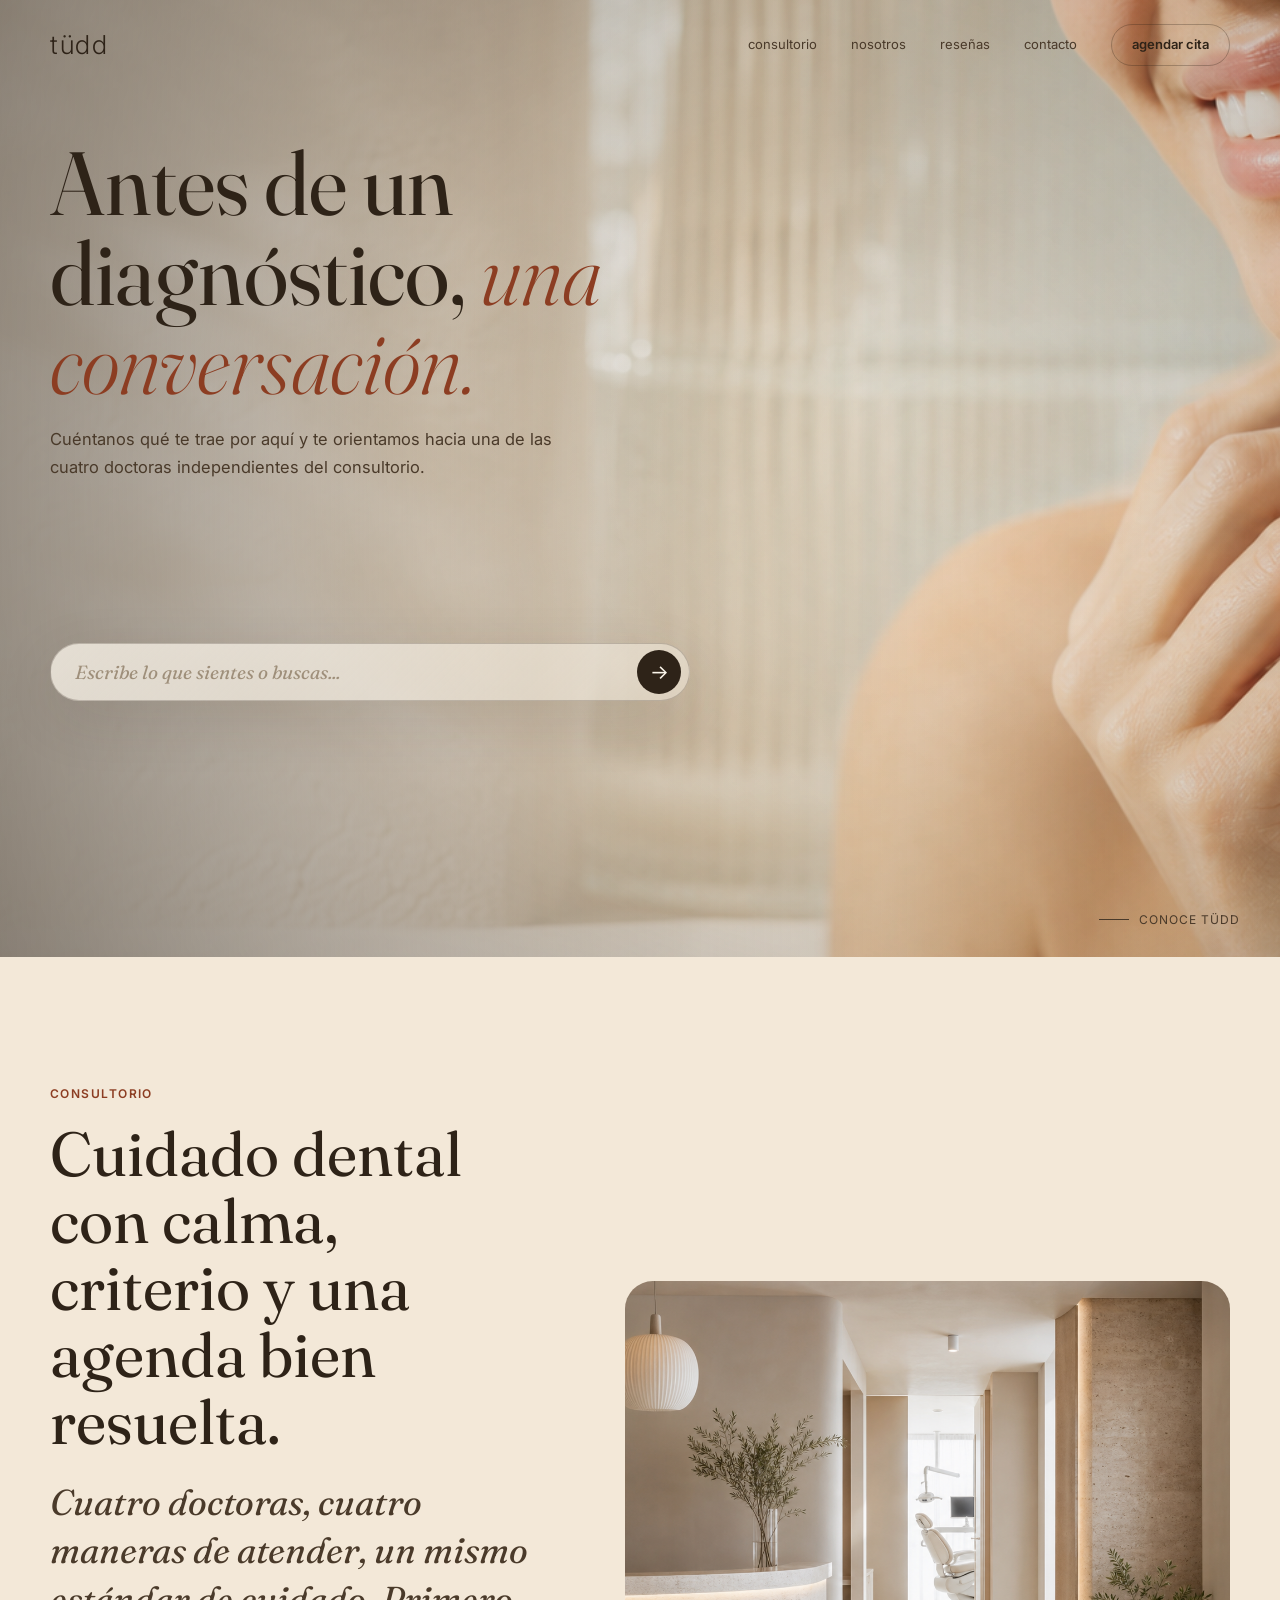
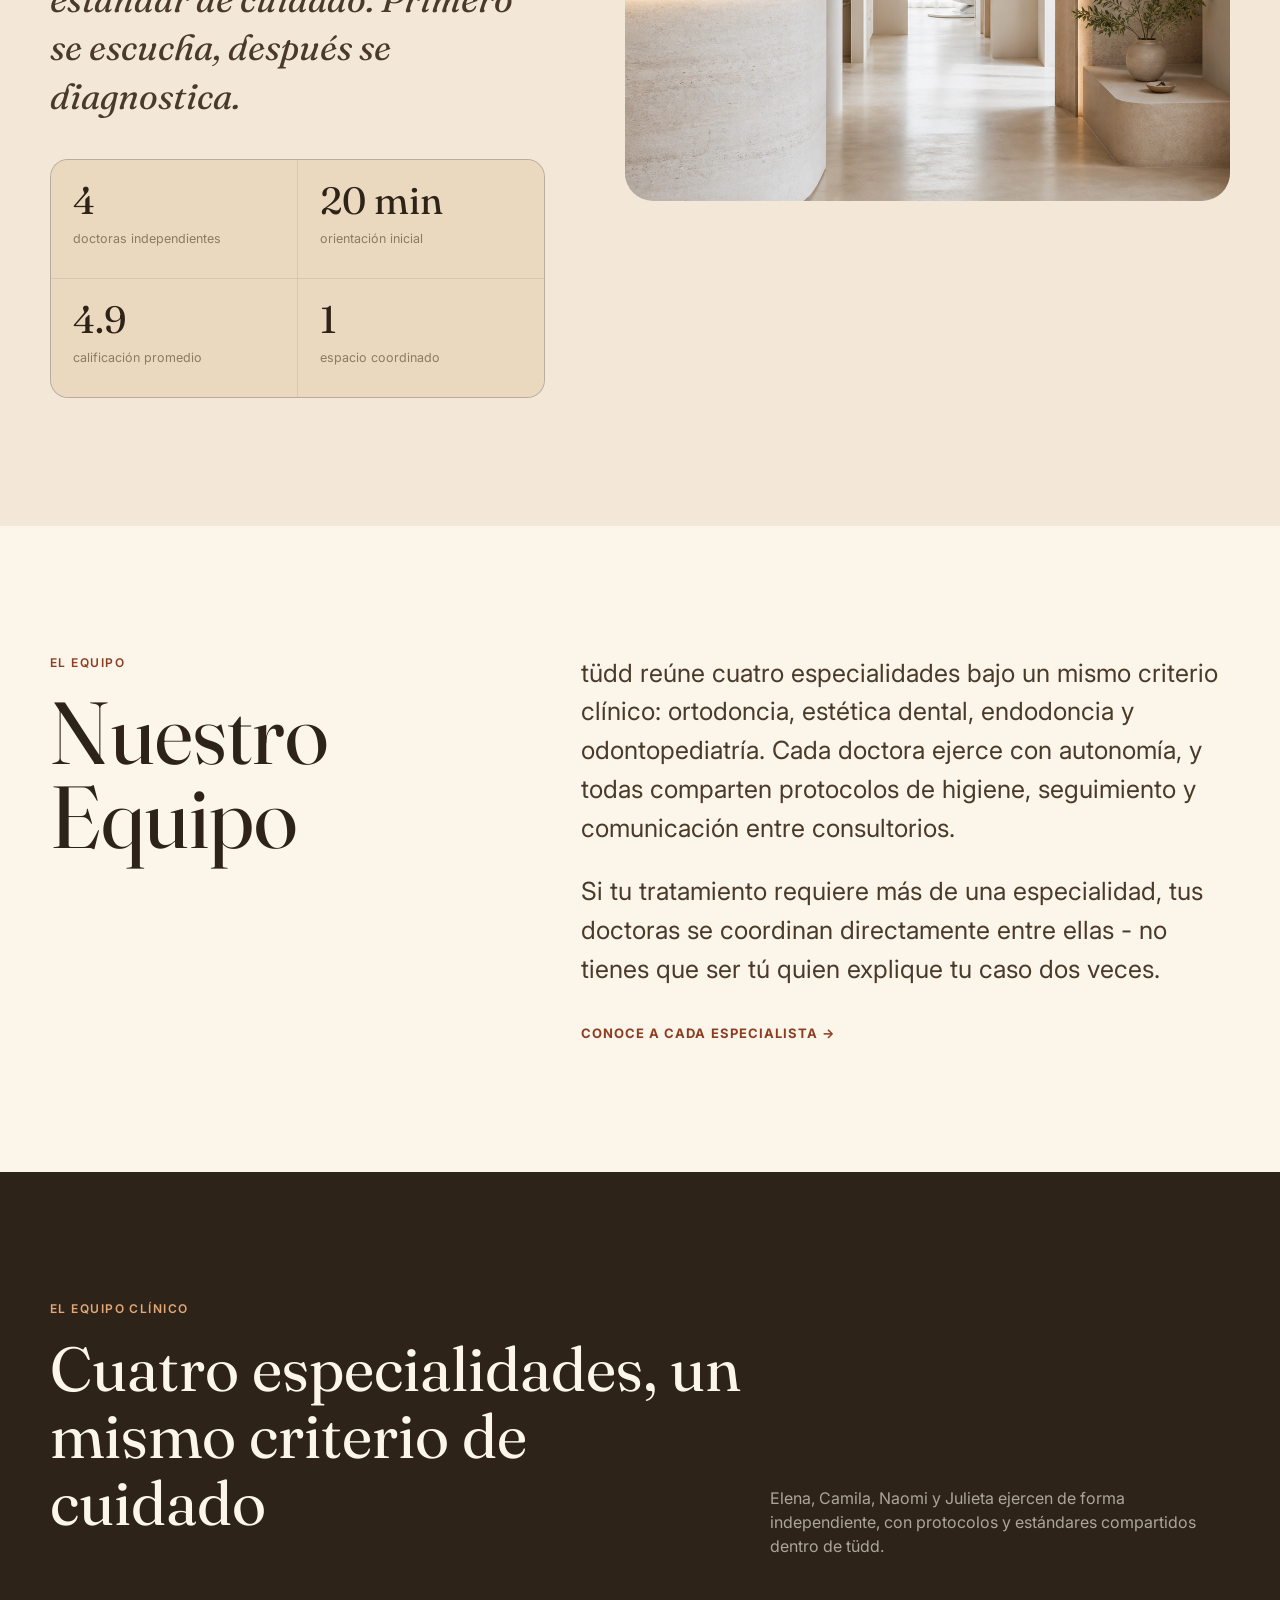
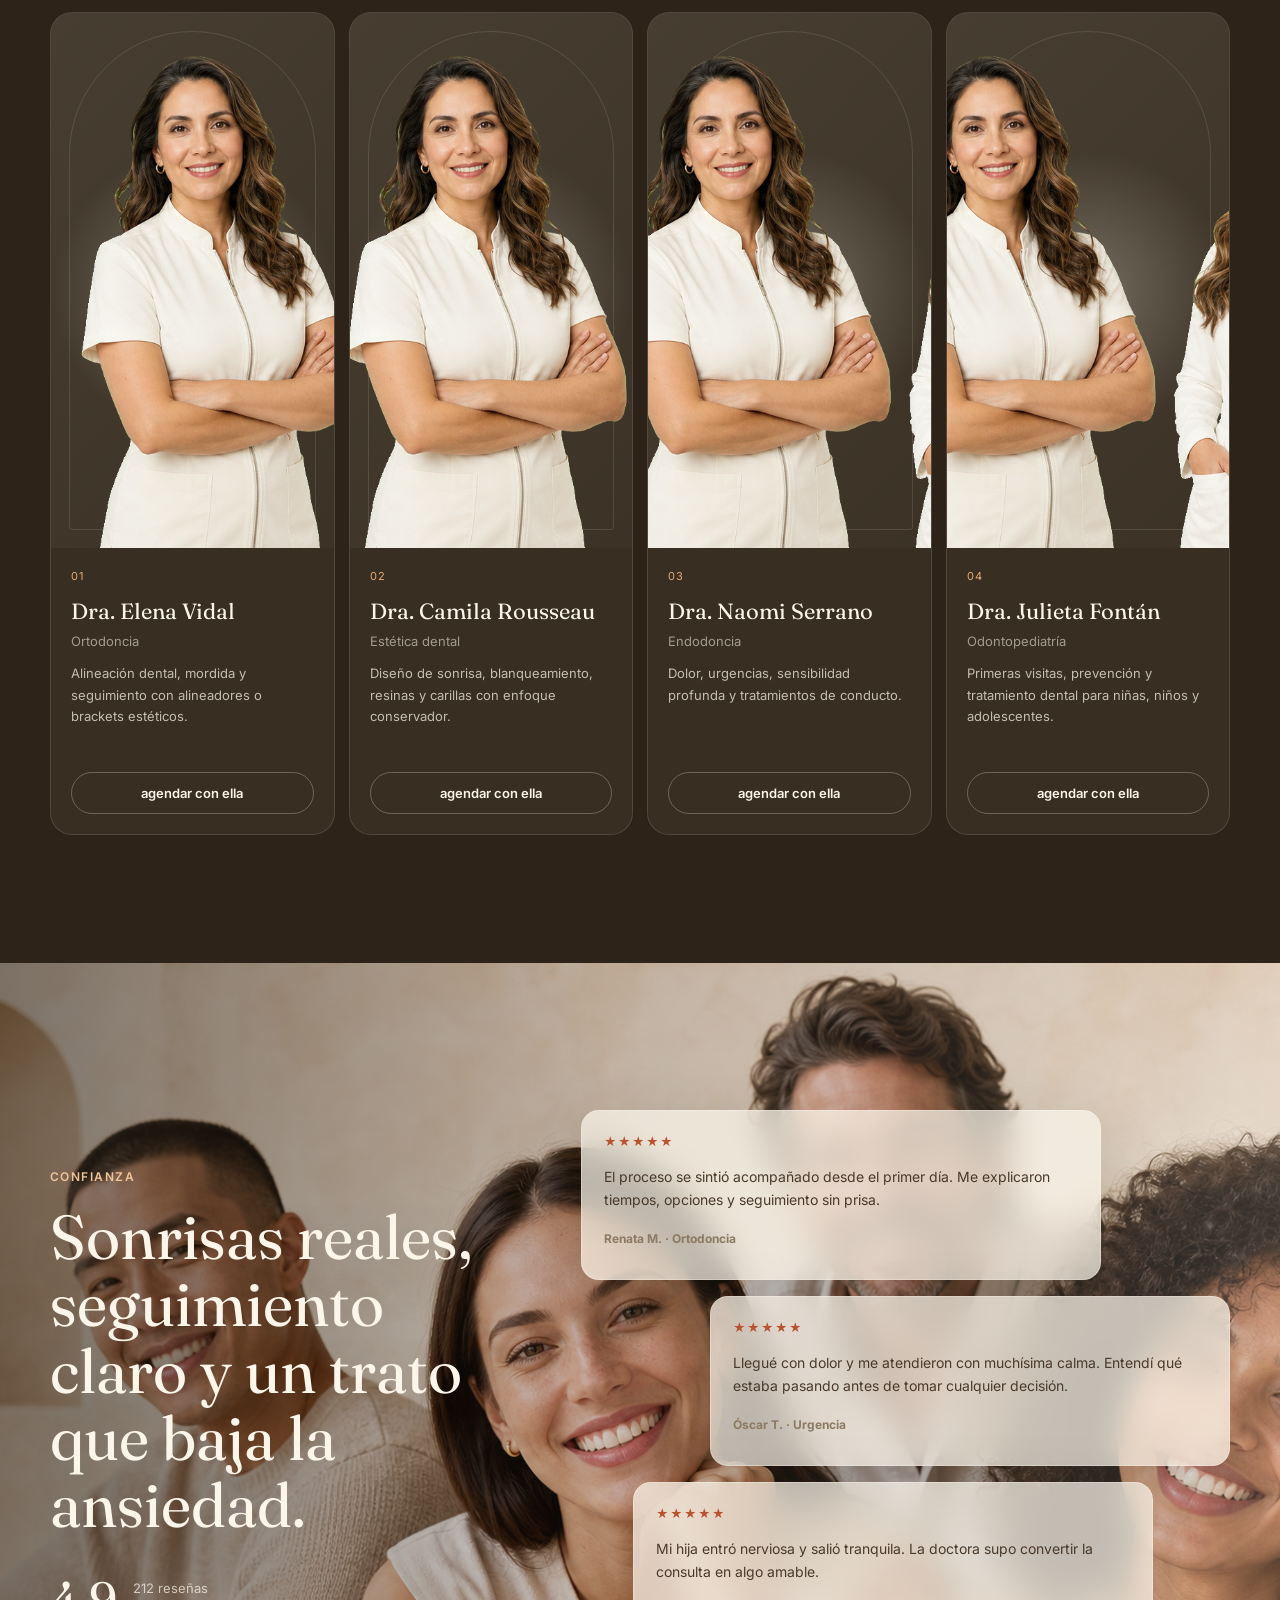
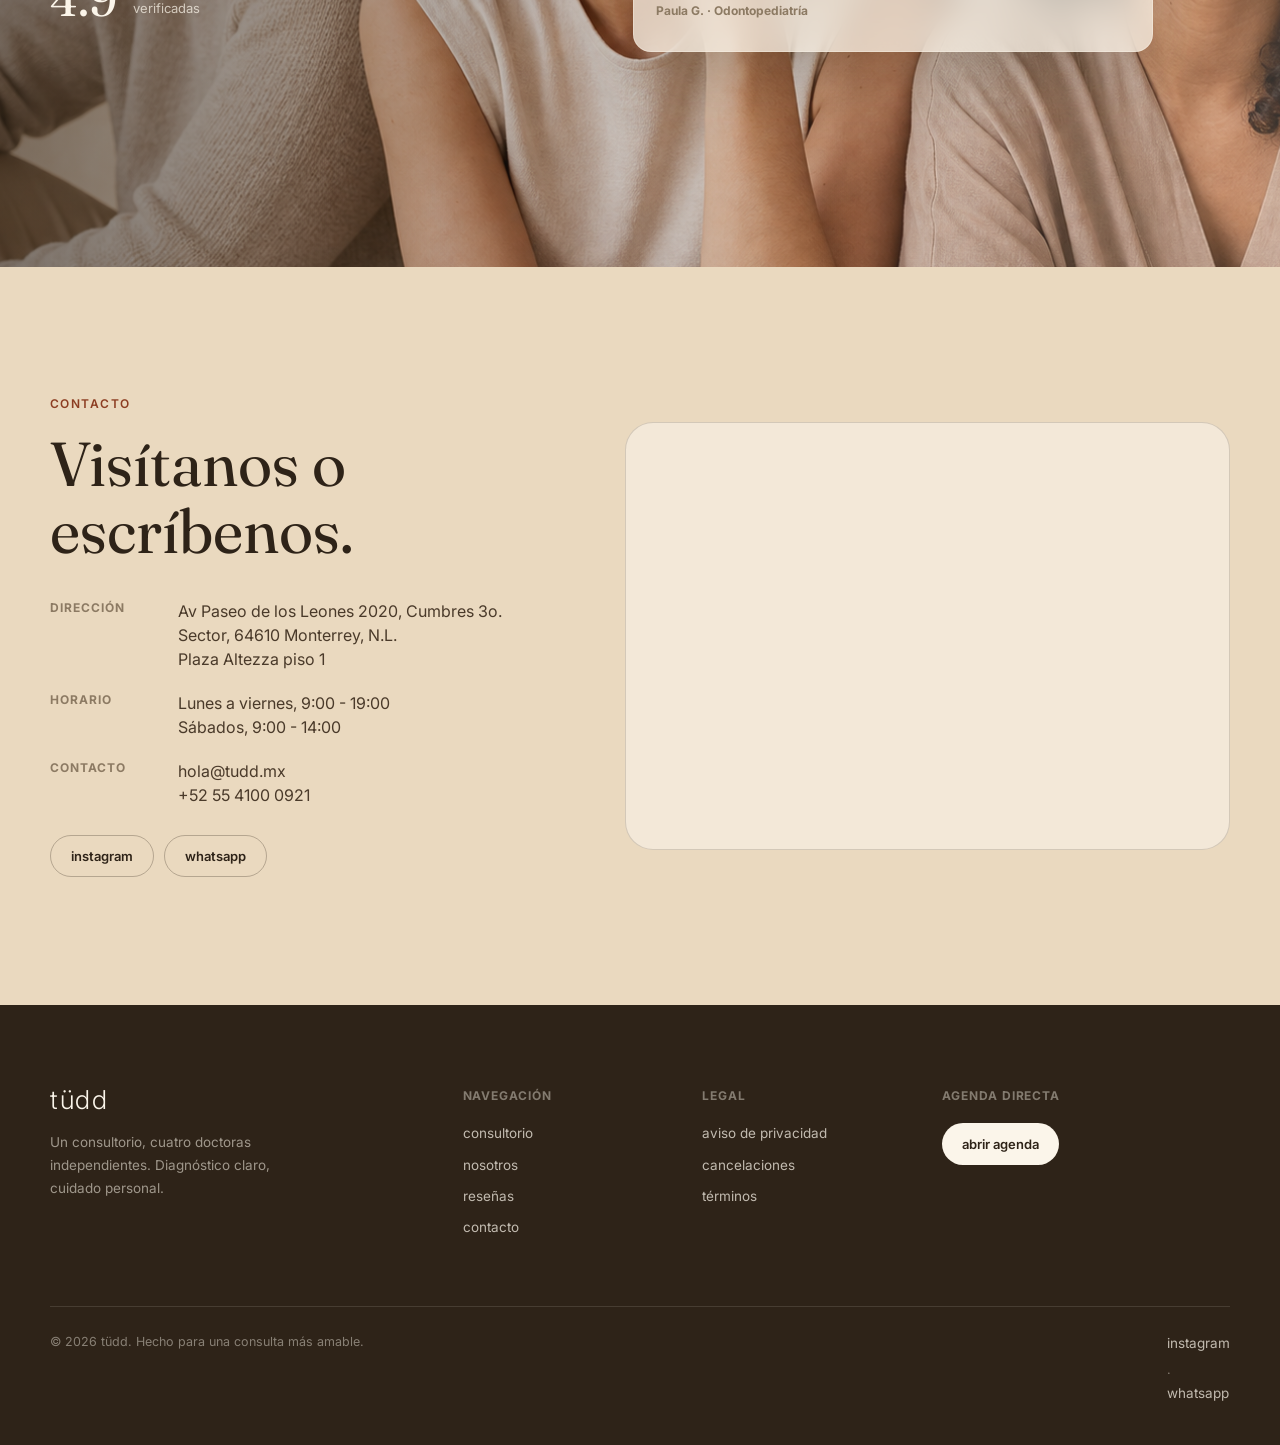
==== public/index.html @ cc46cb90 "Ajusta hero equipo confianza y contacto" ====
<!doctype html>
<html lang="es">
  <head>
    <meta charset="utf-8" />
    <meta name="viewport" content="width=device-width, initial-scale=1" />
    <title>tüdd | Consultorio dental boutique</title>
    <meta
      name="description"
      content="Consultorio dental boutique con asistente de triaje, cuatro doctoras independientes y agenda de citas."
    />
    <link rel="preconnect" href="https://fonts.googleapis.com" />
    <link rel="preconnect" href="https://fonts.gstatic.com" crossorigin />
    <link
      href="https://fonts.googleapis.com/css2?family=Fraunces:ital,opsz,wght@0,9..144,300;0,9..144,400;0,9..144,500;1,9..144,400&family=Inter:wght@300;400;500;600;700&display=swap"
      rel="stylesheet"
    />
    <link rel="stylesheet" href="styles.css" />
  </head>
  <body>
    <header class="site-header" id="siteHeader">
      <div class="wrap nav-wrap">
        <a class="logo" href="#inicio" aria-label="tüdd inicio">tüdd</a>
        <nav class="main-nav" id="mainNav" aria-label="Navegacion principal">
          <a href="#consultorio">consultorio</a>
          <a href="#nosotros">nosotros</a>
          <a href="#confianza">reseñas</a>
          <a href="#contacto">contacto</a>
          <button class="btn btn-outline" type="button" data-open-booking="elena">agendar cita</button>
        </nav>
        <button class="menu-toggle" id="menuToggle" type="button" aria-label="Abrir menu">
          <span></span>
          <span></span>
        </button>
      </div>
    </header>

    <main>
      <section class="hero" id="inicio">
        <div class="hero-photo" aria-hidden="true"></div>
        <div class="hero-scrim"></div>
        <div class="hero-grain"></div>

        <div class="wrap hero-inner" id="heroInner">
          <h1>Antes de un diagnóstico, <em>una conversación.</em></h1>
          <p class="hero-lede">
            Cuéntanos qué te trae por aquí y te orientamos hacia una de las cuatro doctoras
            independientes del consultorio.
          </p>

          <section class="assistant-embed" id="asistente" aria-label="Asistente de triaje">
            <div class="ask-line">
              <input id="assistantInput" type="text" placeholder="Escribe lo que sientes o buscas..." />
              <button class="send-btn" id="sendBtn" type="button" aria-label="Enviar">
                <span>→</span>
              </button>
            </div>
            <div class="assistant-response" id="assistantResponse" aria-live="polite"></div>
          </section>
        </div>

        <div class="scroll-cue"><span></span>conoce tüdd</div>
      </section>

      <section class="about" id="consultorio">
        <div class="wrap about-grid">
          <div class="about-copy reveal">
            <span class="eyebrow">consultorio</span>
            <h2>Cuidado dental con calma, criterio y una agenda bien resuelta.</h2>
            <p class="quote">
              Cuatro doctoras, cuatro maneras de atender, un mismo estándar de cuidado.
              Primero se escucha, después se diagnostica.
            </p>
            <div class="stat-grid">
              <div><strong>4</strong><span>doctoras independientes</span></div>
              <div><strong>20 min</strong><span>orientación inicial</span></div>
              <div><strong>4.9</strong><span>calificación promedio</span></div>
              <div><strong>1</strong><span>espacio coordinado</span></div>
            </div>
          </div>
          <div class="about-media reveal">
            <img src="assets/tudd-clinic.png" alt="Recepcion minimal del consultorio dental tüdd" />
          </div>
        </div>
      </section>

      <section class="team-intro" id="nosotros">
        <div class="wrap team-intro-grid">
          <div>
            <span class="eyebrow">el equipo</span>
            <h2>Nuestro Equipo</h2>
          </div>
          <div>
            <p>
              tüdd reúne cuatro especialidades bajo un mismo criterio clínico: ortodoncia,
              estética dental, endodoncia y odontopediatría. Cada doctora ejerce con
              autonomía, y todas comparten protocolos de higiene, seguimiento y comunicación
              entre consultorios.
            </p>
            <p>
              Si tu tratamiento requiere más de una especialidad, tus doctoras se coordinan
              directamente entre ellas - no tienes que ser tú quien explique tu caso dos veces.
            </p>
            <a href="#doctoras">conoce a cada especialista →</a>
          </div>
        </div>
      </section>

      <section class="doctors" id="doctoras">
        <div class="wrap doctors-head">
          <div>
            <span class="eyebrow">el equipo clínico</span>
            <h2>Cuatro especialidades, un mismo criterio de cuidado</h2>
          </div>
          <p>
            Elena, Camila, Naomi y Julieta ejercen de forma independiente, con protocolos y
            estándares compartidos dentro de tüdd.
          </p>
        </div>
        <div class="wrap">
          <div class="doctor-panel" id="doctorTrack" aria-label="Doctoras de tüdd"></div>
        </div>
      </section>

      <section class="trust" id="confianza">
        <div class="trust-bg" aria-hidden="true"></div>
        <div class="wrap trust-grid">
          <div class="trust-copy reveal">
            <span class="eyebrow">confianza</span>
            <h2>Sonrisas reales, seguimiento claro y un trato que baja la ansiedad.</h2>
            <div class="rating">
              <strong>4.9</strong>
              <span>212 reseñas verificadas</span>
            </div>
          </div>
          <div class="review-stack" id="reviewGrid" data-parallax-reviews></div>
        </div>
      </section>

      <section class="contact" id="contacto">
        <div class="wrap contact-grid">
          <div>
            <span class="eyebrow">contacto</span>
            <h2>Visítanos o escríbenos.</h2>
            <div class="contact-list">
              <div><span>dirección</span><p>Av Paseo de los Leones 2020, Cumbres 3o. Sector, 64610 Monterrey, N.L.<br />Plaza Altezza piso 1</p></div>
              <div><span>horario</span><p>Lunes a viernes, 9:00 - 19:00<br />Sábados, 9:00 - 14:00</p></div>
              <div><span>contacto</span><p>hola@tudd.mx<br />+52 55 4100 0921</p></div>
            </div>
            <div class="social-actions">
              <a class="btn btn-outline" href="https://www.instagram.com/tudd.mx" target="_blank" rel="noreferrer">instagram</a>
              <a class="btn btn-outline" href="https://wa.me/525541000921" target="_blank" rel="noreferrer">whatsapp</a>
            </div>
          </div>
          <div class="map-card">
            <iframe
              title="Mapa de tüdd en Plaza Altezza"
              src="https://www.google.com/maps?q=Av%20Paseo%20de%20los%20Leones%202020%2C%20Cumbres%203o.%20Sector%2C%2064610%20Monterrey%2C%20N.L.%20Plaza%20Altezza%20piso%201&output=embed"
              loading="lazy"
              referrerpolicy="no-referrer-when-downgrade"
            ></iframe>
          </div>
        </div>
      </section>
    </main>

    <footer class="footer">
      <div class="wrap footer-grid">
        <div>
          <a class="logo" href="#inicio">tüdd</a>
          <p>Un consultorio, cuatro doctoras independientes. Diagnóstico claro, cuidado personal.</p>
        </div>
        <div>
          <h3>navegación</h3>
          <a href="#consultorio">consultorio</a>
          <a href="#nosotros">nosotros</a>
          <a href="#confianza">reseñas</a>
          <a href="#contacto">contacto</a>
        </div>
        <div>
          <h3>legal</h3>
          <a href="#contacto">aviso de privacidad</a>
          <a href="#contacto">cancelaciones</a>
          <a href="#contacto">términos</a>
        </div>
        <div>
          <h3>agenda directa</h3>
          <button class="btn btn-light" type="button" data-open-booking="elena">abrir agenda</button>
        </div>
      </div>
      <div class="wrap footer-bottom">
        <span>© 2026 tüdd. Hecho para una consulta más amable.</span>
        <span><a href="https://www.instagram.com/tudd.mx" target="_blank" rel="noreferrer">instagram</a> · <a href="https://wa.me/525541000921" target="_blank" rel="noreferrer">whatsapp</a></span>
      </div>
    </footer>

    <div class="modal-overlay" id="modalOverlay" aria-hidden="true">
      <div class="modal-box" role="dialog" aria-modal="true" aria-labelledby="modalTitle">
        <button class="modal-close" id="modalClose" type="button" aria-label="Cerrar">×</button>
        <div id="modalContent"></div>
      </div>
    </div>

    <script src="script.js"></script>
  </body>
</html>
---- public/styles.css ----
:root {
  --sand: #f3e8d8;
  --sand-2: #ead9bf;
  --cream: #fbf5ea;
  --ink: #2e2318;
  --ink-soft: #4a3a2a;
  --taupe: #8c7a63;
  --terra: #b8532f;
  --terra-deep: #8c3d22;
  --line: rgba(46, 35, 24, 0.16);
  --line-strong: rgba(46, 35, 24, 0.28);
  --font-display: "Fraunces", Georgia, serif;
  --font-body: "Inter", Arial, sans-serif;
  --ease: cubic-bezier(0.22, 1, 0.36, 1);
}

* {
  box-sizing: border-box;
}

html {
  scroll-behavior: smooth;
}

body {
  margin: 0;
  overflow-x: hidden;
  background: var(--sand);
  color: var(--ink);
  font-family: var(--font-body);
  line-height: 1.5;
  -webkit-font-smoothing: antialiased;
}

a {
  color: inherit;
  text-decoration: none;
}

button,
input {
  font: inherit;
}

button {
  border: 0;
  background: none;
  cursor: pointer;
}

img {
  display: block;
  width: 100%;
}

.wrap {
  width: min(1180px, calc(100% - 48px));
  margin: 0 auto;
}

.site-header {
  position: fixed;
  inset: 0 0 auto;
  z-index: 30;
  padding: 24px 0;
  border-bottom: 1px solid transparent;
  transition: background 0.35s var(--ease), padding 0.35s var(--ease), border-color 0.35s var(--ease);
}

.site-header.scrolled {
  padding: 14px 0;
  border-color: var(--line);
  background: rgba(243, 232, 216, 0.88);
  backdrop-filter: blur(16px);
}

.nav-wrap {
  display: flex;
  align-items: center;
  justify-content: space-between;
  gap: 28px;
}

.logo {
  font-size: 26px;
  font-weight: 300;
  letter-spacing: 0.06em;
  line-height: 1;
}

.main-nav {
  display: flex;
  align-items: center;
  gap: 34px;
  color: var(--ink-soft);
  font-size: 13px;
}

.main-nav a:hover {
  color: var(--terra-deep);
}

.btn {
  display: inline-flex;
  min-height: 42px;
  align-items: center;
  justify-content: center;
  border-radius: 999px;
  padding: 0 20px;
  font-size: 13px;
  font-weight: 600;
  transition: transform 0.25s var(--ease), border-color 0.25s ease, color 0.25s ease, background 0.25s ease;
}

.btn:hover {
  transform: translateY(-1px);
}

.btn-outline {
  border: 1px solid var(--line-strong);
  color: var(--ink);
}

.btn-outline:hover {
  border-color: var(--terra);
  color: var(--terra-deep);
}

.btn-light {
  background: var(--cream);
  color: var(--ink);
}

.menu-toggle {
  position: relative;
  display: none;
  width: 34px;
  height: 34px;
}

.menu-toggle span {
  position: absolute;
  left: 5px;
  right: 5px;
  height: 1px;
  background: var(--ink);
  transition: transform 0.25s var(--ease);
}

.menu-toggle span:first-child {
  top: 12px;
}

.menu-toggle span:last-child {
  top: 20px;
}

.menu-toggle.open span:first-child {
  transform: translateY(4px) rotate(45deg);
}

.menu-toggle.open span:last-child {
  transform: translateY(-4px) rotate(-45deg);
}

.hero {
  position: relative;
  min-height: 100svh;
  display: flex;
  align-items: center;
  overflow: hidden;
  background: var(--cream);
}

.hero-photo {
  position: absolute;
  inset: -8vh 0;
  background-image: url("assets/tudd-hero.png");
  background-position: center;
  background-size: cover;
  background-attachment: fixed;
  will-change: transform;
}

.hero-scrim {
  position: absolute;
  inset: 0;
  background:
    radial-gradient(circle at 74% 48%, rgba(251, 245, 234, 0.06), rgba(46, 35, 24, 0.16) 48%, rgba(46, 35, 24, 0.56) 100%),
    linear-gradient(90deg, rgba(251, 245, 234, 0.82), rgba(251, 245, 234, 0.34) 46%, rgba(251, 245, 234, 0.04));
}

.hero-grain {
  position: absolute;
  inset: 0;
  opacity: 0.16;
  mix-blend-mode: multiply;
  pointer-events: none;
  background-image: radial-gradient(rgba(46, 35, 24, 0.18) 0.7px, transparent 0.7px);
  background-size: 12px 12px;
}

.hero-inner {
  position: relative;
  z-index: 2;
  padding: 138px 0 92px;
  will-change: transform, opacity;
}

h1,
h2,
h3,
p {
  margin-top: 0;
}

h1 {
  max-width: 760px;
  margin-bottom: 18px;
  color: var(--ink);
  font-family: var(--font-display);
  font-size: clamp(44px, 7vw, 92px);
  font-weight: 400;
  line-height: 1;
}

h1 em {
  color: var(--terra-deep);
  font-style: italic;
  font-weight: 300;
}

.hero-lede {
  max-width: 540px;
  color: var(--ink-soft);
  font-size: 16.5px;
  line-height: 1.7;
}

.eyebrow {
  display: block;
  margin-bottom: 18px;
  color: var(--terra-deep);
  font-size: 12px;
  font-weight: 600;
  letter-spacing: 0.12em;
  text-transform: uppercase;
}

.assistant-embed {
  max-width: 640px;
  margin-top: 34px;
}

.ask-line {
  display: flex;
  min-height: 56px;
  align-items: center;
  gap: 12px;
  border: 1px solid rgba(46, 35, 24, 0.22);
  border-radius: 999px;
  background: linear-gradient(135deg, rgba(251, 245, 234, 0.76), rgba(251, 245, 234, 0.42));
  box-shadow: 0 18px 60px rgba(46, 35, 24, 0.12);
  padding: 6px 8px 6px 22px;
  backdrop-filter: blur(18px);
}

.ask-line input {
  min-width: 0;
  flex: 1;
  border: 0;
  outline: 0;
  background: transparent;
  color: var(--ink);
  font-family: var(--font-display);
  font-size: 19px;
  font-style: italic;
}

.ask-line input::placeholder {
  color: rgba(140, 122, 99, 0.78);
}

.send-btn {
  width: 44px;
  height: 44px;
  flex: 0 0 auto;
  border-radius: 999px;
  background: var(--ink);
  color: var(--cream);
  font-size: 20px;
  line-height: 1;
  transition: transform 0.2s ease, background 0.2s ease;
}

.send-btn:hover {
  background: var(--terra-deep);
  transform: translateX(2px);
}

.assistant-response {
  min-height: 24px;
  margin: 12px 0 0 18px;
  color: var(--terra-deep);
  font-size: 13px;
  font-weight: 650;
}

.assistant-response button {
  margin-left: 6px;
  color: var(--ink);
  font-weight: 750;
  text-decoration: underline;
  text-underline-offset: 3px;
}

.scroll-cue {
  position: absolute;
  right: 40px;
  bottom: 28px;
  z-index: 3;
  display: flex;
  align-items: center;
  gap: 10px;
  color: var(--ink-soft);
  font-size: 12px;
  letter-spacing: 0.08em;
  text-transform: uppercase;
}

.scroll-cue span {
  width: 30px;
  height: 1px;
  background: currentColor;
}

section:not(.hero) {
  padding: clamp(84px, 10vw, 132px) 0;
}

.about-grid,
.team-intro-grid,
.trust-grid,
.contact-grid {
  display: grid;
  align-items: center;
  gap: clamp(34px, 7vw, 80px);
}

.about-grid {
  grid-template-columns: 0.9fr 1.1fr;
}

.about-copy h2,
.team-intro h2,
.doctors h2,
.trust-copy h2,
.contact h2 {
  max-width: 740px;
  margin-bottom: 22px;
  font-family: var(--font-display);
  font-size: clamp(34px, 5vw, 62px);
  font-weight: 400;
  line-height: 1.08;
}

.quote {
  max-width: 600px;
  margin-bottom: 38px;
  color: var(--ink-soft);
  font-family: var(--font-display);
  font-size: clamp(24px, 3vw, 36px);
  font-style: italic;
  line-height: 1.35;
}

.stat-grid {
  display: grid;
  grid-template-columns: repeat(2, 1fr);
  overflow: hidden;
  border: 1px solid var(--line);
  border-radius: 18px;
  background: var(--line);
  gap: 1px;
}

.stat-grid div {
  min-height: 118px;
  background: var(--sand-2);
  padding: 22px;
}

.stat-grid strong {
  display: block;
  color: var(--ink);
  font-family: var(--font-display);
  font-size: 38px;
  font-weight: 400;
  line-height: 1;
}

.stat-grid span {
  display: block;
  margin-top: 10px;
  color: var(--taupe);
  font-size: 12.5px;
}

.about-media img {
  min-height: 520px;
  border-radius: 28px;
  object-fit: cover;
}

.team-intro {
  background: var(--cream);
}

.team-intro-grid {
  grid-template-columns: 0.82fr 1.18fr;
  align-items: start;
}

.team-intro h2 {
  font-size: clamp(44px, 7vw, 88px);
  line-height: 0.96;
}

.team-intro p {
  max-width: 760px;
  color: var(--ink-soft);
  font-size: clamp(18px, 2vw, 25px);
  line-height: 1.55;
}

.team-intro a {
  display: inline-flex;
  margin-top: 10px;
  color: var(--terra-deep);
  font-size: 13px;
  font-weight: 700;
  letter-spacing: 0.08em;
  text-transform: uppercase;
}

.doctors {
  overflow: hidden;
  background: var(--ink);
  color: var(--cream);
}

.doctors .eyebrow {
  color: #e4a876;
}

.doctors-head {
  display: flex;
  align-items: flex-end;
  justify-content: space-between;
  gap: 28px;
  margin-bottom: 54px;
}

.doctors-head p {
  max-width: 460px;
  margin-bottom: 0;
  color: rgba(251, 245, 234, 0.62);
}

.doctor-panel {
  display: grid;
  grid-template-columns: repeat(4, minmax(0, 1fr));
  gap: 14px;
}

.doctor-card {
  min-width: 0;
  overflow: hidden;
  border: 1px solid rgba(251, 245, 234, 0.13);
  border-radius: 22px;
  background: rgba(251, 245, 234, 0.05);
  transition: border-color 0.25s ease, transform 0.25s var(--ease);
}

.doctor-card:hover {
  border-color: rgba(251, 245, 234, 0.32);
  transform: translateY(-4px);
}

.doctor-art {
  position: relative;
  min-height: clamp(270px, 30vw, 430px);
  display: grid;
  align-items: end;
  overflow: hidden;
  background:
    radial-gradient(circle at 50% 52%, rgba(251, 245, 234, 0.28), transparent 45%),
    linear-gradient(135deg, rgba(251, 245, 234, 0.08), rgba(251, 245, 234, 0.02));
}

.doctor-art::after {
  content: "";
  position: absolute;
  inset: 18px;
  border: 1px solid rgba(251, 245, 234, 0.12);
  border-radius: 999px 999px 22px 22px;
}

.doctor-art img {
  position: relative;
  z-index: 1;
  width: 400%;
  max-width: none;
  height: 112%;
  object-fit: cover;
  object-position: var(--doctor-position) bottom;
  transform: translateY(6%);
  filter: saturate(0.96) sepia(0.04);
}

.doctor-body {
  padding: 20px;
}

.doctor-index {
  display: block;
  margin-bottom: 10px;
  color: #e4a876;
  font-size: 11px;
  letter-spacing: 0.1em;
}

.doctor-name {
  margin-bottom: 4px;
  font-family: var(--font-display);
  font-size: 22px;
}

.doctor-role {
  margin-bottom: 12px;
  color: rgba(251, 245, 234, 0.55);
  font-size: 13px;
}

.doctor-bio {
  min-height: 96px;
  color: rgba(251, 245, 234, 0.72);
  font-size: 13px;
  line-height: 1.65;
}

.doctor-cta,
.modal-submit {
  width: 100%;
  min-height: 42px;
  border: 1px solid rgba(251, 245, 234, 0.28);
  border-radius: 999px;
  background: transparent;
  color: var(--cream);
  font-size: 13px;
  font-weight: 600;
  transition: background 0.25s ease, border-color 0.25s ease;
}

.doctor-cta:hover,
.modal-submit:hover {
  border-color: var(--terra);
  background: var(--terra);
}

.trust {
  position: relative;
  min-height: 96svh;
  overflow: hidden;
  background: var(--sand);
}

.trust-bg {
  position: absolute;
  inset: 0;
  background-image:
    linear-gradient(90deg, rgba(46, 35, 24, 0.6), rgba(46, 35, 24, 0.18) 48%, rgba(243, 232, 216, 0.22)),
    url("assets/tudd-trust.png");
  background-position: center;
  background-size: cover;
  background-attachment: fixed;
  transform: scale(1.04);
}

.trust-grid {
  position: relative;
  z-index: 1;
  grid-template-columns: 0.82fr 1.18fr;
  min-height: 72svh;
}

.trust-copy {
  color: var(--cream);
}

.trust-copy .eyebrow {
  color: #f1c399;
}

.trust-copy h2 {
  text-shadow: 0 18px 70px rgba(46, 35, 24, 0.28);
}

.rating {
  display: flex;
  align-items: center;
  gap: 16px;
  margin: 24px 0 28px;
}

.rating strong {
  font-family: var(--font-display);
  font-size: 48px;
  font-weight: 400;
}

.rating span {
  max-width: 130px;
  color: rgba(251, 245, 234, 0.72);
  font-size: 13px;
}

.review-stack {
  display: flex;
  flex-direction: column;
  gap: 16px;
  align-self: center;
  will-change: transform;
}

.review-card {
  width: min(520px, 100%);
  min-height: 170px;
  border: 1px solid rgba(251, 245, 234, 0.34);
  border-radius: 18px;
  background: rgba(251, 245, 234, 0.72);
  box-shadow: 0 26px 70px rgba(46, 35, 24, 0.22);
  padding: 22px;
  backdrop-filter: blur(16px);
}

.review-card:nth-child(2) {
  margin-left: auto;
}

.review-card:nth-child(3) {
  margin-left: 8%;
}

.review-stars {
  margin-bottom: 14px;
  color: var(--terra);
  font-size: 12px;
  letter-spacing: 1px;
}

.review-card p {
  color: var(--ink-soft);
  font-size: 14px;
  line-height: 1.65;
}

.review-card span {
  color: var(--taupe);
  font-size: 12px;
  font-weight: 700;
}

.contact {
  background: var(--sand-2);
}

.contact-grid {
  grid-template-columns: 0.9fr 1.1fr;
}

.contact-list {
  display: grid;
  gap: 20px;
  margin-top: 34px;
}

.contact-list div {
  display: grid;
  grid-template-columns: 110px 1fr;
  gap: 18px;
}

.contact-list span {
  color: var(--taupe);
  font-size: 12px;
  font-weight: 700;
  letter-spacing: 0.08em;
  text-transform: uppercase;
}

.contact-list p {
  margin-bottom: 0;
  color: var(--ink-soft);
}

.social-actions {
  display: flex;
  flex-wrap: wrap;
  gap: 10px;
  margin-top: 28px;
}

.map-card {
  min-height: 420px;
  overflow: hidden;
  border: 1px solid var(--line);
  border-radius: 28px;
  background: var(--sand);
}

.map-card iframe {
  width: 100%;
  height: 100%;
  min-height: 420px;
  border: 0;
  filter: saturate(0.82) sepia(0.16);
}

.footer {
  background: var(--ink);
  color: rgba(251, 245, 234, 0.68);
  padding: 82px 0 30px;
}

.footer-grid {
  display: grid;
  grid-template-columns: 1.3fr 0.7fr 0.7fr 1fr;
  gap: 38px;
  border-bottom: 1px solid rgba(251, 245, 234, 0.12);
  padding-bottom: 58px;
}

.footer .logo {
  display: block;
  margin-bottom: 18px;
  color: var(--cream);
}

.footer p {
  max-width: 270px;
  color: rgba(251, 245, 234, 0.55);
  font-size: 13.5px;
  line-height: 1.7;
}

.footer h3 {
  margin-bottom: 18px;
  color: rgba(251, 245, 234, 0.42);
  font-size: 12px;
  letter-spacing: 0.08em;
  text-transform: uppercase;
}

.footer a:not(.logo) {
  display: block;
  margin-bottom: 11px;
  color: rgba(251, 245, 234, 0.72);
  font-size: 13.5px;
}

.footer-bottom {
  display: flex;
  justify-content: space-between;
  gap: 20px;
  padding-top: 26px;
  color: rgba(251, 245, 234, 0.44);
  font-size: 12.5px;
}

.footer-bottom a {
  display: inline;
  margin: 0;
}

.modal-overlay {
  position: fixed;
  inset: 0;
  z-index: 80;
  display: flex;
  align-items: center;
  justify-content: center;
  padding: 24px;
  background: rgba(46, 35, 24, 0.58);
  backdrop-filter: blur(5px);
  opacity: 0;
  pointer-events: none;
  transition: opacity 0.25s var(--ease);
}

.modal-overlay.open {
  opacity: 1;
  pointer-events: auto;
}

.modal-box {
  position: relative;
  width: min(480px, 100%);
  max-height: 88vh;
  overflow-y: auto;
  border-radius: 28px;
  background: var(--sand);
  padding: 34px;
  transform: translateY(14px) scale(0.98);
  transition: transform 0.3s var(--ease);
}

.modal-overlay.open .modal-box {
  transform: translateY(0) scale(1);
}

.modal-close {
  position: absolute;
  top: 18px;
  right: 20px;
  color: var(--taupe);
  font-size: 30px;
  line-height: 1;
}

.modal-doctor {
  display: flex;
  gap: 14px;
  align-items: center;
  margin-bottom: 28px;
}

.modal-avatar {
  width: 56px;
  height: 56px;
  display: grid;
  place-items: center;
  border-radius: 50%;
  background: var(--cream);
  color: var(--ink);
  font-family: var(--font-display);
  font-size: 23px;
}

.modal-doctor h3 {
  margin: 0;
  font-family: var(--font-display);
  font-size: 24px;
  font-weight: 400;
}

.modal-doctor p {
  margin: 2px 0 0;
  color: var(--taupe);
  font-size: 13px;
}

.modal-label {
  display: block;
  margin: 22px 0 10px;
  color: var(--taupe);
  font-size: 12px;
  font-weight: 700;
  letter-spacing: 0.08em;
  text-transform: uppercase;
}

.pill-row {
  display: flex;
  flex-wrap: wrap;
  gap: 8px;
}

.pill-option {
  min-height: 38px;
  border: 1px solid var(--line-strong);
  border-radius: 999px;
  padding: 0 14px;
  color: var(--ink-soft);
  font-size: 13px;
}

.pill-option.active {
  border-color: var(--terra);
  background: var(--terra);
  color: var(--cream);
}

.form-field {
  margin-top: 10px;
}

.form-field input {
  width: 100%;
  border: 1px solid var(--line);
  border-radius: 999px;
  background: rgba(251, 245, 234, 0.62);
  outline: 0;
  padding: 13px 16px;
}

.modal-submit {
  margin-top: 18px;
  border-color: var(--terra);
  background: var(--terra);
}

.confirm-state {
  text-align: center;
}

.confirm-icon {
  width: 56px;
  height: 56px;
  display: grid;
  place-items: center;
  margin: 4px auto 18px;
  border-radius: 50%;
  background: var(--terra);
  color: var(--cream);
  font-size: 25px;
}

.confirm-detail {
  display: grid;
  gap: 8px;
  margin: 24px 0;
  text-align: left;
}

.confirm-detail div {
  display: flex;
  justify-content: space-between;
  gap: 18px;
  border-bottom: 1px solid var(--line);
  padding-bottom: 8px;
}

.confirm-detail span {
  color: var(--taupe);
  font-size: 12px;
}

.reveal {
  opacity: 0;
  transform: translateY(22px);
  transition: opacity 0.8s var(--ease), transform 0.8s var(--ease);
}

.reveal.in {
  opacity: 1;
  transform: translateY(0);
}

@media (prefers-reduced-motion: reduce) {
  *,
  *::before,
  *::after {
    animation-duration: 0.001ms !important;
    scroll-behavior: auto !important;
    transition-duration: 0.001ms !important;
  }

  .hero-photo,
  .trust-bg {
    background-attachment: scroll;
  }
}

@media (max-width: 900px) {
  .wrap {
    width: min(100% - 34px, 1180px);
  }

  .main-nav {
    position: fixed;
    top: 68px;
    right: 18px;
    left: 18px;
    display: none;
    flex-direction: column;
    align-items: stretch;
    gap: 6px;
    border: 1px solid var(--line);
    border-radius: 18px;
    background: rgba(243, 232, 216, 0.94);
    padding: 16px;
    backdrop-filter: blur(14px);
  }

  .main-nav.open {
    display: flex;
  }

  .main-nav a,
  .main-nav button {
    justify-content: flex-start;
    padding: 12px;
  }

  .menu-toggle {
    display: block;
  }

  .hero-inner {
    padding-top: 120px;
  }

  .hero-photo {
    background-position: 64% center;
    background-attachment: scroll;
  }

  .about-grid,
  .team-intro-grid,
  .trust-grid,
  .contact-grid,
  .footer-grid {
    grid-template-columns: 1fr;
  }

  .doctors-head,
  .footer-bottom {
    align-items: flex-start;
    flex-direction: column;
  }

  .doctor-panel {
    display: flex;
    gap: 14px;
    overflow-x: auto;
    scroll-snap-type: x mandatory;
    padding-bottom: 12px;
  }

  .doctor-card {
    width: min(82vw, 360px);
    flex: 0 0 auto;
    scroll-snap-align: start;
  }

  .trust-bg {
    background-attachment: scroll;
  }

  .review-stack {
    margin-top: 26px;
  }

  .review-card,
  .review-card:nth-child(2),
  .review-card:nth-child(3) {
    width: 100%;
    margin-left: 0;
  }
}

@media (max-width: 620px) {
  h1 {
    font-size: clamp(42px, 14vw, 66px);
  }

  .ask-line {
    min-height: 52px;
    padding-left: 16px;
  }

  .ask-line input {
    font-size: 17px;
  }

  .scroll-cue {
    display: none;
  }

  .stat-grid,
  .contact-list div {
    grid-template-columns: 1fr;
  }

  .team-intro p {
    font-size: 17px;
  }

  .about-media img,
  .map-card,
  .map-card iframe {
    min-height: 330px;
  }
}
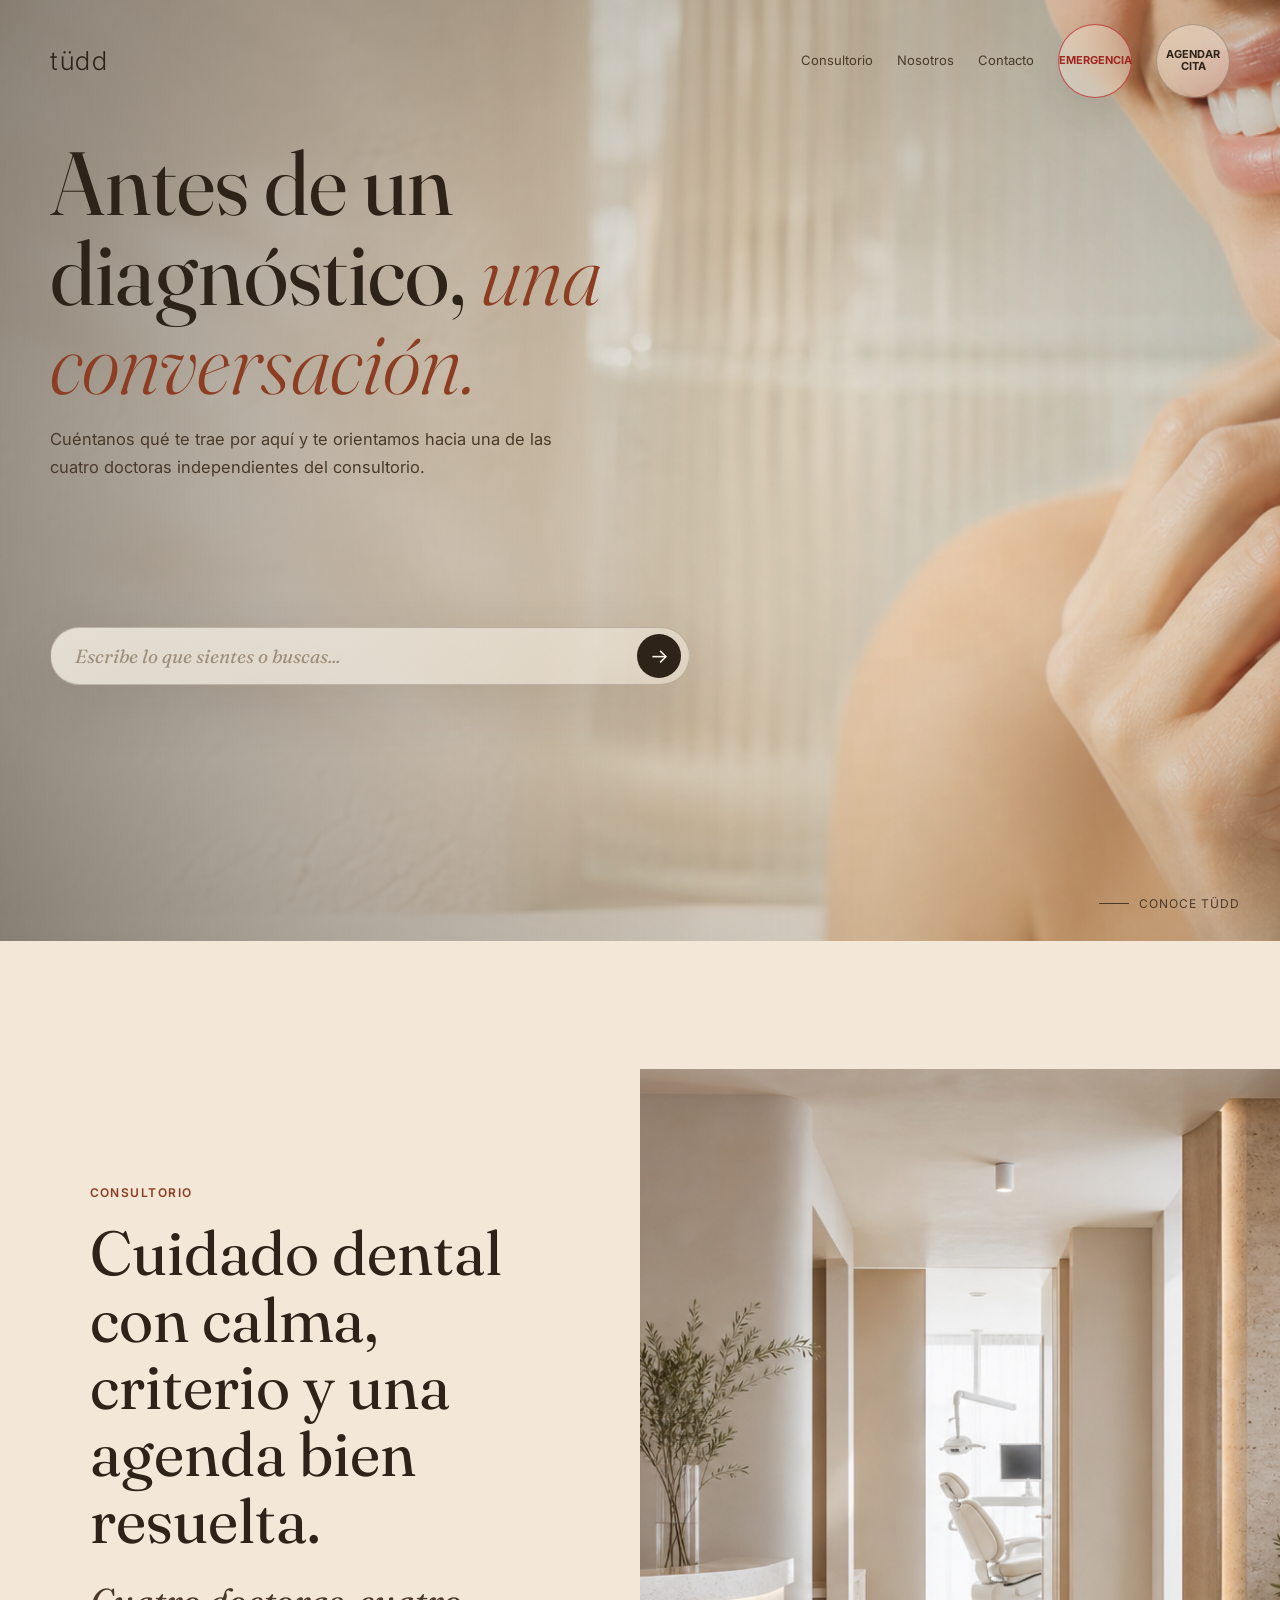
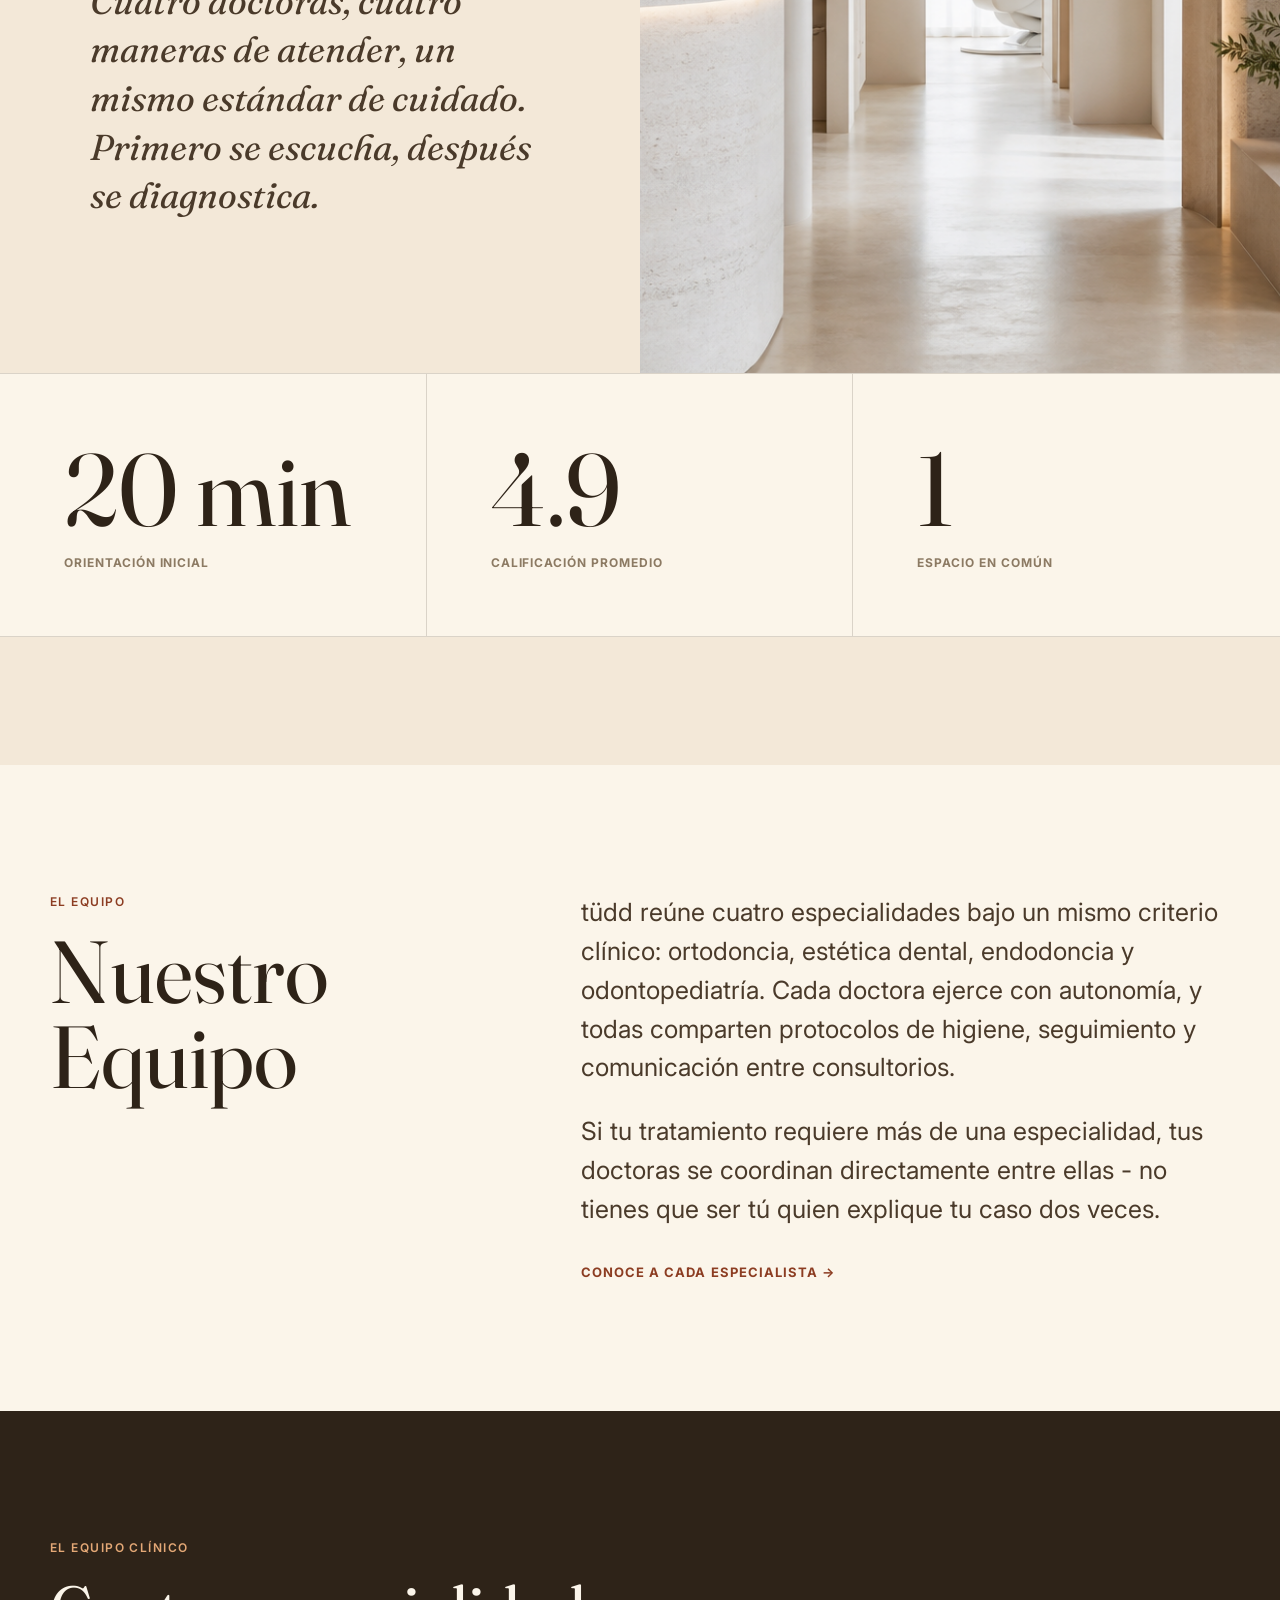
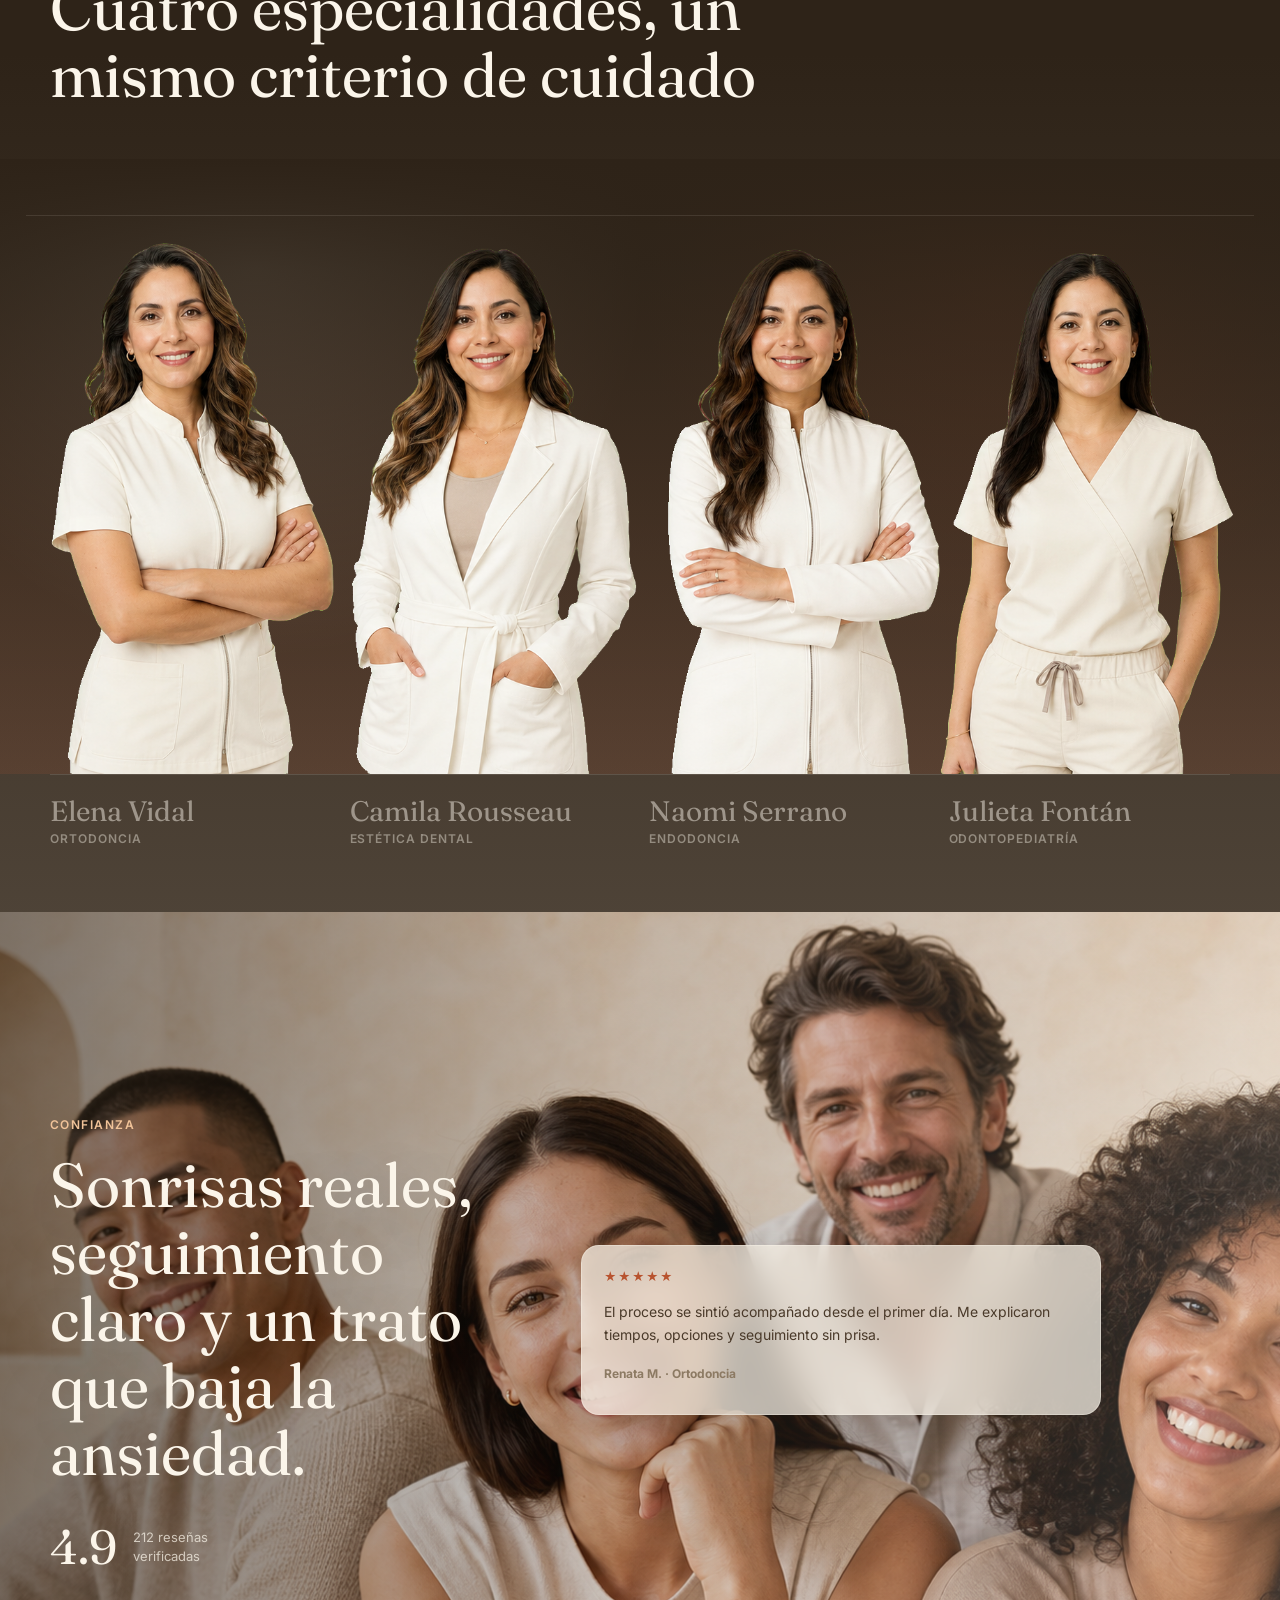
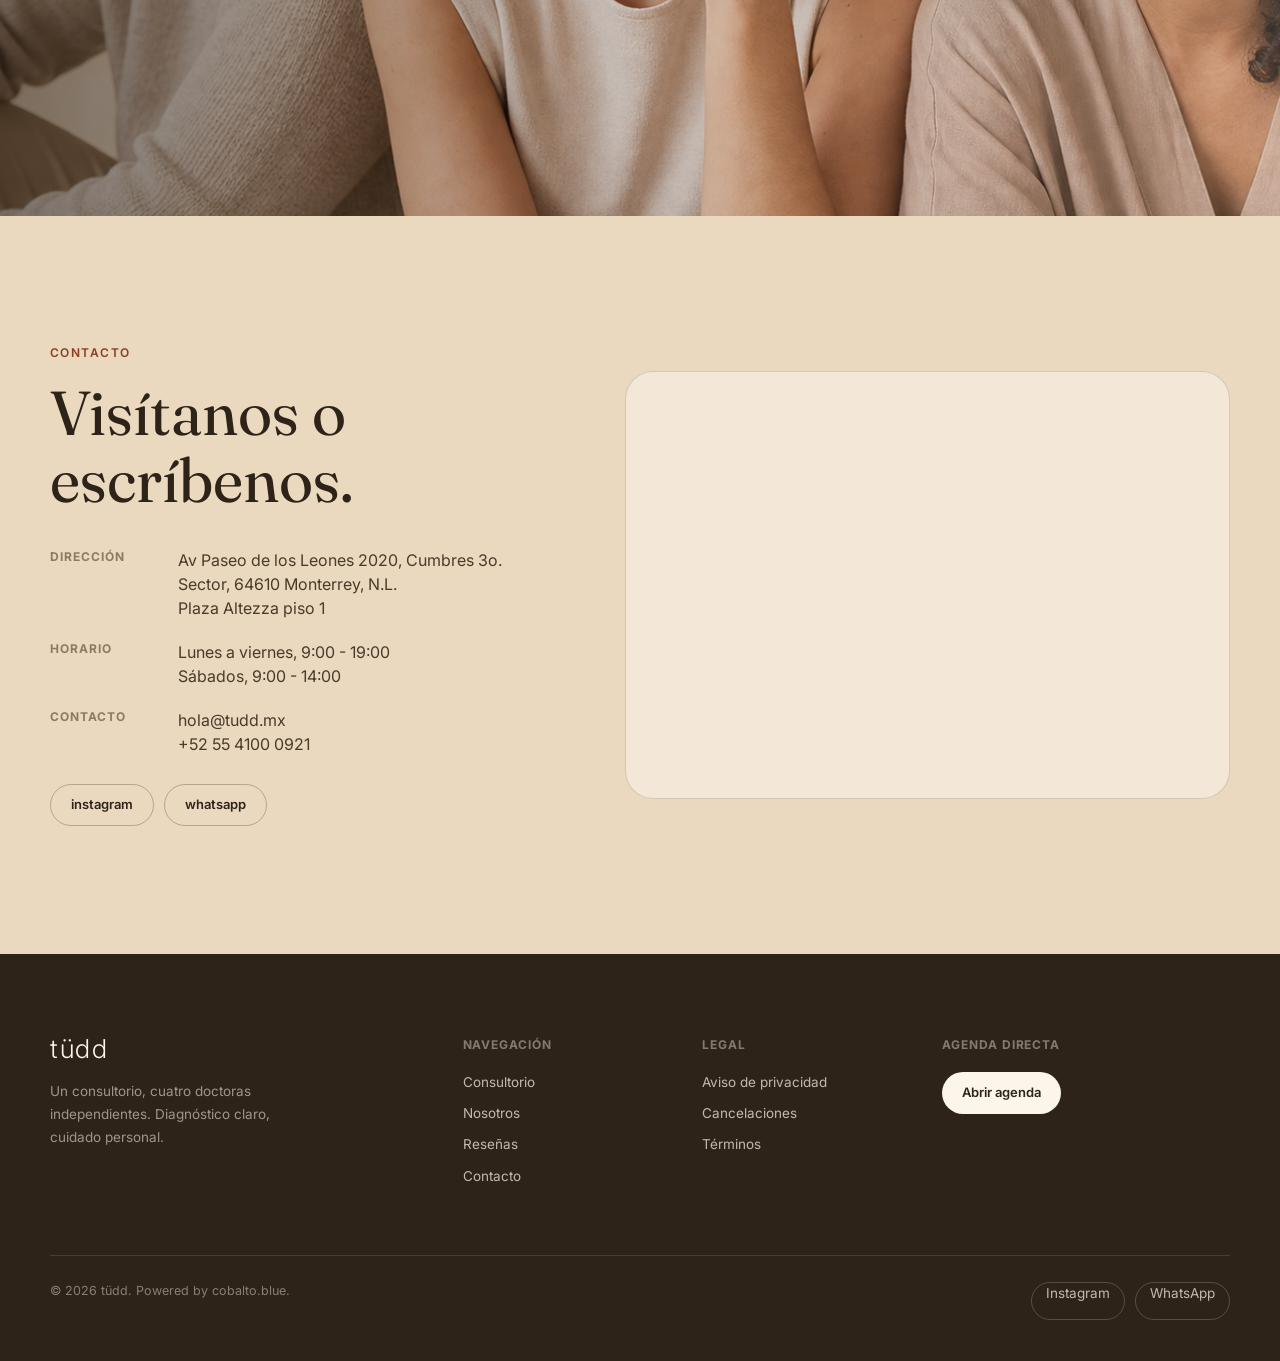
==== commit e51f0e00: "Refina hero consultorio equipo y reseñas" ====
--- a/public/index.html
+++ b/public/index.html
@@ -21,11 +21,11 @@
       <div class="wrap nav-wrap">
         <a class="logo" href="#inicio" aria-label="tüdd inicio">tüdd</a>
         <nav class="main-nav" id="mainNav" aria-label="Navegacion principal">
-          <a href="#consultorio">consultorio</a>
-          <a href="#nosotros">nosotros</a>
-          <a href="#confianza">reseñas</a>
-          <a href="#contacto">contacto</a>
-          <button class="btn btn-outline" type="button" data-open-booking="elena">agendar cita</button>
+          <a href="#consultorio">Consultorio</a>
+          <a href="#nosotros">Nosotros</a>
+          <a href="#contacto">Contacto</a>
+          <a class="nav-pill nav-pill-emergency" href="https://wa.me/525541000921?text=Hola%2C%20tengo%20una%20emergencia%20dental" target="_blank" rel="noreferrer">Emergencia</a>
+          <button class="nav-pill" type="button" data-open-booking="elena">Agendar cita</button>
         </nav>
         <button class="menu-toggle" id="menuToggle" type="button" aria-label="Abrir menu">
           <span></span>
@@ -62,7 +62,7 @@
       </section>
 
       <section class="about" id="consultorio">
-        <div class="wrap about-grid">
+        <div class="about-grid">
           <div class="about-copy reveal">
             <span class="eyebrow">consultorio</span>
             <h2>Cuidado dental con calma, criterio y una agenda bien resuelta.</h2>
@@ -70,16 +70,15 @@
               Cuatro doctoras, cuatro maneras de atender, un mismo estándar de cuidado.
               Primero se escucha, después se diagnostica.
             </p>
-            <div class="stat-grid">
-              <div><strong>4</strong><span>doctoras independientes</span></div>
-              <div><strong>20 min</strong><span>orientación inicial</span></div>
-              <div><strong>4.9</strong><span>calificación promedio</span></div>
-              <div><strong>1</strong><span>espacio coordinado</span></div>
-            </div>
           </div>
           <div class="about-media reveal">
             <img src="assets/tudd-clinic.png" alt="Recepcion minimal del consultorio dental tüdd" />
           </div>
+        </div>
+        <div class="stats-banner" aria-label="Datos del consultorio">
+          <div><strong>20 min</strong><span>Orientación inicial</span></div>
+          <div><strong>4.9</strong><span>Calificación promedio</span></div>
+          <div><strong>1</strong><span>Espacio en común</span></div>
         </div>
       </section>
 
@@ -111,14 +110,8 @@
             <span class="eyebrow">el equipo clínico</span>
             <h2>Cuatro especialidades, un mismo criterio de cuidado</h2>
           </div>
-          <p>
-            Elena, Camila, Naomi y Julieta ejercen de forma independiente, con protocolos y
-            estándares compartidos dentro de tüdd.
-          </p>
         </div>
-        <div class="wrap">
-          <div class="doctor-panel" id="doctorTrack" aria-label="Doctoras de tüdd"></div>
-        </div>
+        <div class="doctor-panel" id="doctorTrack" aria-label="Doctoras de tüdd"></div>
       </section>
 
       <section class="trust" id="confianza">
@@ -170,26 +163,26 @@
           <p>Un consultorio, cuatro doctoras independientes. Diagnóstico claro, cuidado personal.</p>
         </div>
         <div>
-          <h3>navegación</h3>
-          <a href="#consultorio">consultorio</a>
-          <a href="#nosotros">nosotros</a>
-          <a href="#confianza">reseñas</a>
-          <a href="#contacto">contacto</a>
+          <h3>Navegación</h3>
+          <a href="#consultorio">Consultorio</a>
+          <a href="#nosotros">Nosotros</a>
+          <a href="#confianza">Reseñas</a>
+          <a href="#contacto">Contacto</a>
         </div>
         <div>
-          <h3>legal</h3>
-          <a href="#contacto">aviso de privacidad</a>
-          <a href="#contacto">cancelaciones</a>
-          <a href="#contacto">términos</a>
+          <h3>Legal</h3>
+          <a href="#contacto">Aviso de privacidad</a>
+          <a href="#contacto">Cancelaciones</a>
+          <a href="#contacto">Términos</a>
         </div>
         <div>
-          <h3>agenda directa</h3>
-          <button class="btn btn-light" type="button" data-open-booking="elena">abrir agenda</button>
+          <h3>Agenda directa</h3>
+          <button class="btn btn-light" type="button" data-open-booking="elena">Abrir agenda</button>
         </div>
       </div>
       <div class="wrap footer-bottom">
-        <span>© 2026 tüdd. Hecho para una consulta más amable.</span>
-        <span><a href="https://www.instagram.com/tudd.mx" target="_blank" rel="noreferrer">instagram</a> · <a href="https://wa.me/525541000921" target="_blank" rel="noreferrer">whatsapp</a></span>
+        <span>© 2026 tüdd. Powered by cobalto.blue.</span>
+        <span class="footer-socials"><a href="https://www.instagram.com/tudd.mx" target="_blank" rel="noreferrer">Instagram</a><a href="https://wa.me/525541000921" target="_blank" rel="noreferrer">WhatsApp</a></span>
       </div>
     </footer>
 
--- a/public/styles.css
+++ b/public/styles.css
@@ -91,7 +91,7 @@
 .main-nav {
   display: flex;
   align-items: center;
-  gap: 34px;
+  gap: 24px;
   color: var(--ink-soft);
   font-size: 13px;
 }
@@ -131,6 +131,38 @@
   color: var(--ink);
 }
 
+.nav-pill {
+  width: 74px;
+  height: 74px;
+  display: inline-flex;
+  align-items: center;
+  justify-content: center;
+  border: 1px solid rgba(46, 35, 24, 0.28);
+  border-radius: 50%;
+  background: rgba(251, 245, 234, 0.34);
+  color: var(--ink);
+  padding: 0 10px;
+  text-align: center;
+  font-size: 11px;
+  font-weight: 700;
+  line-height: 1.08;
+  text-transform: uppercase;
+  backdrop-filter: blur(18px);
+  box-shadow: 0 14px 38px rgba(46, 35, 24, 0.1);
+  transition: transform 0.25s var(--ease), background 0.25s ease, border-color 0.25s ease;
+}
+
+.nav-pill:hover {
+  border-color: var(--ink);
+  background: rgba(251, 245, 234, 0.5);
+  transform: translateY(-2px);
+}
+
+.nav-pill-emergency {
+  border-color: rgba(184, 35, 35, 0.72);
+  color: #9e2720;
+}
+
 .menu-toggle {
   position: relative;
   display: none;
@@ -249,7 +281,7 @@
 
 .assistant-embed {
   max-width: 640px;
-  margin-top: 34px;
+  margin-top: 18px;
 }
 
 .ask-line {
@@ -338,7 +370,6 @@
   padding: clamp(84px, 10vw, 132px) 0;
 }
 
-.about-grid,
 .team-intro-grid,
 .trust-grid,
 .contact-grid {
@@ -348,7 +379,11 @@
 }
 
 .about-grid {
-  grid-template-columns: 0.9fr 1.1fr;
+  display: grid;
+  grid-template-columns: 1fr 1fr;
+  gap: 0;
+  align-items: stretch;
+  min-height: 760px;
 }
 
 .about-copy h2,
@@ -374,42 +409,70 @@
   line-height: 1.35;
 }
 
-.stat-grid {
+.about-copy {
+  display: flex;
+  flex-direction: column;
+  justify-content: center;
+  background: var(--sand);
+  padding: clamp(72px, 9vw, 132px) clamp(28px, 7vw, 96px);
+}
+
+.about-media {
+  min-height: 760px;
+}
+
+.about-media img {
+  width: 100%;
+  height: 100%;
+  min-height: 760px;
+  border-radius: 0;
+  object-fit: cover;
+}
+
+.stats-banner {
   display: grid;
-  grid-template-columns: repeat(2, 1fr);
+  grid-template-columns: repeat(3, 1fr);
+  min-height: 230px;
   overflow: hidden;
-  border: 1px solid var(--line);
-  border-radius: 18px;
-  background: var(--line);
-  gap: 1px;
-}
-
-.stat-grid div {
-  min-height: 118px;
+  border-top: 1px solid var(--line);
+  border-bottom: 1px solid var(--line);
+  background: var(--cream);
+}
+
+.stats-banner div {
+  display: flex;
+  flex-direction: column;
+  justify-content: center;
+  border-right: 1px solid var(--line);
+  padding: clamp(28px, 5vw, 72px);
+  transition: background 0.35s ease;
+}
+
+.stats-banner div:hover {
   background: var(--sand-2);
-  padding: 22px;
-}
-
-.stat-grid strong {
+}
+
+.stats-banner div:last-child {
+  border-right: 0;
+}
+
+.stats-banner strong {
   display: block;
   color: var(--ink);
   font-family: var(--font-display);
-  font-size: 38px;
+  font-size: clamp(54px, 8vw, 110px);
   font-weight: 400;
   line-height: 1;
 }
 
-.stat-grid span {
+.stats-banner span {
   display: block;
-  margin-top: 10px;
+  margin-top: 14px;
   color: var(--taupe);
-  font-size: 12.5px;
-}
-
-.about-media img {
-  min-height: 520px;
-  border-radius: 28px;
-  object-fit: cover;
+  font-size: 12px;
+  font-weight: 700;
+  letter-spacing: 0.08em;
+  text-transform: uppercase;
 }
 
 .team-intro {
@@ -445,8 +508,10 @@
 
 .doctors {
   overflow: hidden;
-  background: var(--ink);
+  background:
+    linear-gradient(180deg, var(--ink) 0%, var(--ink) 22%, rgba(46, 35, 24, 0.96) 42%, rgba(46, 35, 24, 0.84) 100%);
   color: var(--cream);
+  padding-bottom: 0 !important;
 }
 
 .doctors .eyebrow {
@@ -458,114 +523,130 @@
   align-items: flex-end;
   justify-content: space-between;
   gap: 28px;
-  margin-bottom: 54px;
-}
-
-.doctors-head p {
-  max-width: 460px;
-  margin-bottom: 0;
-  color: rgba(251, 245, 234, 0.62);
+  margin-bottom: 28px;
 }
 
 .doctor-panel {
+  width: 100vw;
+  margin-left: calc(50% - 50vw);
+  overflow: visible;
+}
+
+.team-stage {
+  position: relative;
+  overflow: hidden;
+  min-height: clamp(420px, 48vw, 720px);
+  border-radius: 0;
+  background:
+    linear-gradient(180deg, var(--ink) 0%, rgba(46, 35, 24, 0.72) 18%, rgba(184, 83, 47, 0.14) 100%),
+    radial-gradient(circle at 20% 18%, rgba(251, 245, 234, 0.24), transparent 34%),
+    radial-gradient(circle at 78% 22%, rgba(184, 83, 47, 0.18), transparent 32%);
+}
+
+.team-stage::before {
+  content: "";
+  position: absolute;
+  inset: 9% 2% 0;
+  border-top: 1px solid rgba(251, 245, 234, 0.1);
+  pointer-events: none;
+}
+
+.team-sheet {
+  position: absolute;
+  inset: auto 0 0;
+  z-index: 1;
+  width: 100%;
+  height: 98%;
+  object-fit: contain;
+  object-position: center bottom;
+  filter: saturate(0.96) sepia(0.04);
+  pointer-events: none;
+  transition: filter 0.25s ease;
+}
+
+.team-hotspot,
+.team-dim {
+  position: absolute;
+  top: 0;
+  bottom: 0;
+  left: var(--zone-left);
+  width: 25%;
+}
+
+.team-hotspot {
+  z-index: 4;
+  cursor: pointer;
+}
+
+.team-dim {
+  z-index: 2;
+  background: rgba(46, 35, 24, 0.36);
+  opacity: 0;
+  pointer-events: none;
+  transition: opacity 0.28s ease;
+}
+
+.team-dim.dimmed {
+  opacity: 1;
+}
+
+.team-name-row {
   display: grid;
   grid-template-columns: repeat(4, minmax(0, 1fr));
-  gap: 14px;
-}
-
-.doctor-card {
-  min-width: 0;
-  overflow: hidden;
-  border: 1px solid rgba(251, 245, 234, 0.13);
-  border-radius: 22px;
-  background: rgba(251, 245, 234, 0.05);
-  transition: border-color 0.25s ease, transform 0.25s var(--ease);
-}
-
-.doctor-card:hover {
-  border-color: rgba(251, 245, 234, 0.32);
-  transform: translateY(-4px);
-}
-
-.doctor-art {
-  position: relative;
-  min-height: clamp(270px, 30vw, 430px);
+  gap: 18px;
+  border-top: 1px solid rgba(251, 245, 234, 0.12);
+  width: min(1180px, calc(100% - 48px));
+  margin: 0 auto;
+  padding: 22px 0 64px;
+}
+
+.team-name {
   display: grid;
-  align-items: end;
-  overflow: hidden;
-  background:
-    radial-gradient(circle at 50% 52%, rgba(251, 245, 234, 0.28), transparent 45%),
-    linear-gradient(135deg, rgba(251, 245, 234, 0.08), rgba(251, 245, 234, 0.02));
-}
-
-.doctor-art::after {
-  content: "";
-  position: absolute;
-  inset: 18px;
-  border: 1px solid rgba(251, 245, 234, 0.12);
-  border-radius: 999px 999px 22px 22px;
-}
-
-.doctor-art img {
-  position: relative;
-  z-index: 1;
-  width: 400%;
-  max-width: none;
-  height: 112%;
-  object-fit: cover;
-  object-position: var(--doctor-position) bottom;
-  transform: translateY(6%);
-  filter: saturate(0.96) sepia(0.04);
-}
-
-.doctor-body {
-  padding: 20px;
-}
-
-.doctor-index {
-  display: block;
-  margin-bottom: 10px;
+  gap: 5px;
+  color: rgba(251, 245, 234, 0.48);
+  transition: color 0.25s ease, opacity 0.25s ease, transform 0.25s var(--ease);
+}
+
+.team-name span {
+  font-family: var(--font-display);
+  font-size: clamp(22px, 2.2vw, 34px);
+  line-height: 1;
+}
+
+.team-name small {
+  color: rgba(251, 245, 234, 0.42);
+  font-size: 12px;
+  font-weight: 600;
+  letter-spacing: 0.08em;
+  text-transform: uppercase;
+}
+
+.team-name:hover,
+.team-name.active {
+  color: var(--cream);
+  transform: translateY(-2px);
+}
+
+.team-name:hover small,
+.team-name.active small {
   color: #e4a876;
-  font-size: 11px;
-  letter-spacing: 0.1em;
-}
-
-.doctor-name {
-  margin-bottom: 4px;
-  font-family: var(--font-display);
-  font-size: 22px;
-}
-
-.doctor-role {
-  margin-bottom: 12px;
-  color: rgba(251, 245, 234, 0.55);
-  font-size: 13px;
-}
-
-.doctor-bio {
-  min-height: 96px;
-  color: rgba(251, 245, 234, 0.72);
-  font-size: 13px;
-  line-height: 1.65;
-}
-
-.doctor-cta,
+}
+
 .modal-submit {
   width: 100%;
   min-height: 42px;
-  border: 1px solid rgba(251, 245, 234, 0.28);
+  border: 1px solid var(--terra);
   border-radius: 999px;
-  background: transparent;
+  background: var(--terra);
   color: var(--cream);
   font-size: 13px;
   font-weight: 600;
   transition: background 0.25s ease, border-color 0.25s ease;
 }
 
-.doctor-cta:hover,
 .modal-submit:hover {
-  border-color: var(--terra);
-  background: var(--terra);
+  border-color: var(--terra-deep);
+  background: var(--terra-deep);
 }
 
 .trust {
@@ -642,14 +723,7 @@
   box-shadow: 0 26px 70px rgba(46, 35, 24, 0.22);
   padding: 22px;
   backdrop-filter: blur(16px);
-}
-
-.review-card:nth-child(2) {
-  margin-left: auto;
-}
-
-.review-card:nth-child(3) {
-  margin-left: 8%;
+  transition: opacity 0.35s ease, transform 0.35s ease;
 }
 
 .review-stars {
@@ -705,7 +779,7 @@
 }
 
 .social-actions {
-  display: flex;
+  display: inline-flex;
   flex-wrap: wrap;
   gap: 10px;
   margin-top: 28px;
@@ -779,8 +853,62 @@
 }
 
 .footer-bottom a {
-  display: inline;
+  display: inline-flex;
   margin: 0;
+}
+
+.footer-socials {
+  display: inline-flex;
+  gap: 10px;
+}
+
+.footer-socials a {
+  min-height: 38px;
+  align-items: center;
+  border: 1px solid rgba(251, 245, 234, 0.2);
+  border-radius: 999px;
+  padding: 0 14px;
+}
+
+.micro-body {
+  min-height: 100svh;
+  background:
+    radial-gradient(circle at 74% 20%, rgba(184, 83, 47, 0.14), transparent 34%),
+    radial-gradient(circle at 18% 18%, rgba(251, 245, 234, 0.9), transparent 32%),
+    var(--sand);
+}
+
+.micro-site {
+  width: min(900px, calc(100% - 48px));
+  min-height: 100svh;
+  display: flex;
+  flex-direction: column;
+  justify-content: center;
+  margin: 0 auto;
+  padding: 90px 0;
+}
+
+.micro-site .logo {
+  position: absolute;
+  top: 28px;
+}
+
+.micro-site h1 {
+  max-width: 820px;
+}
+
+.micro-site p {
+  max-width: 620px;
+  color: var(--ink-soft);
+  font-size: clamp(18px, 2vw, 25px);
+  line-height: 1.55;
+}
+
+.micro-actions {
+  display: flex;
+  flex-wrap: wrap;
+  gap: 10px;
+  margin-top: 22px;
 }
 
 .modal-overlay {
@@ -1031,17 +1159,14 @@
   }
 
   .doctor-panel {
-    display: flex;
-    gap: 14px;
     overflow-x: auto;
-    scroll-snap-type: x mandatory;
-    padding-bottom: 12px;
-  }
-
-  .doctor-card {
-    width: min(82vw, 360px);
-    flex: 0 0 auto;
-    scroll-snap-align: start;
+    padding-bottom: 18px;
+  }
+
+  .team-stage,
+  .team-name-row {
+    width: 820px;
+    max-width: none;
   }
 
   .trust-bg {
@@ -1079,12 +1204,38 @@
   }
 
   .stat-grid,
+  .stats-banner,
   .contact-list div {
     grid-template-columns: 1fr;
   }
 
+  .stats-banner div {
+    border-right: 0;
+    border-bottom: 1px solid var(--line);
+  }
+
+  .stats-banner div:last-child {
+    border-bottom: 0;
+  }
+
   .team-intro p {
     font-size: 17px;
+  }
+
+  .team-stage {
+    min-height: 420px;
+  }
+
+  .team-name-row {
+    gap: 12px;
+  }
+
+  .team-name span {
+    font-size: 24px;
+  }
+
+  .team-name small {
+    font-size: 10px;
   }
 
   .about-media img,
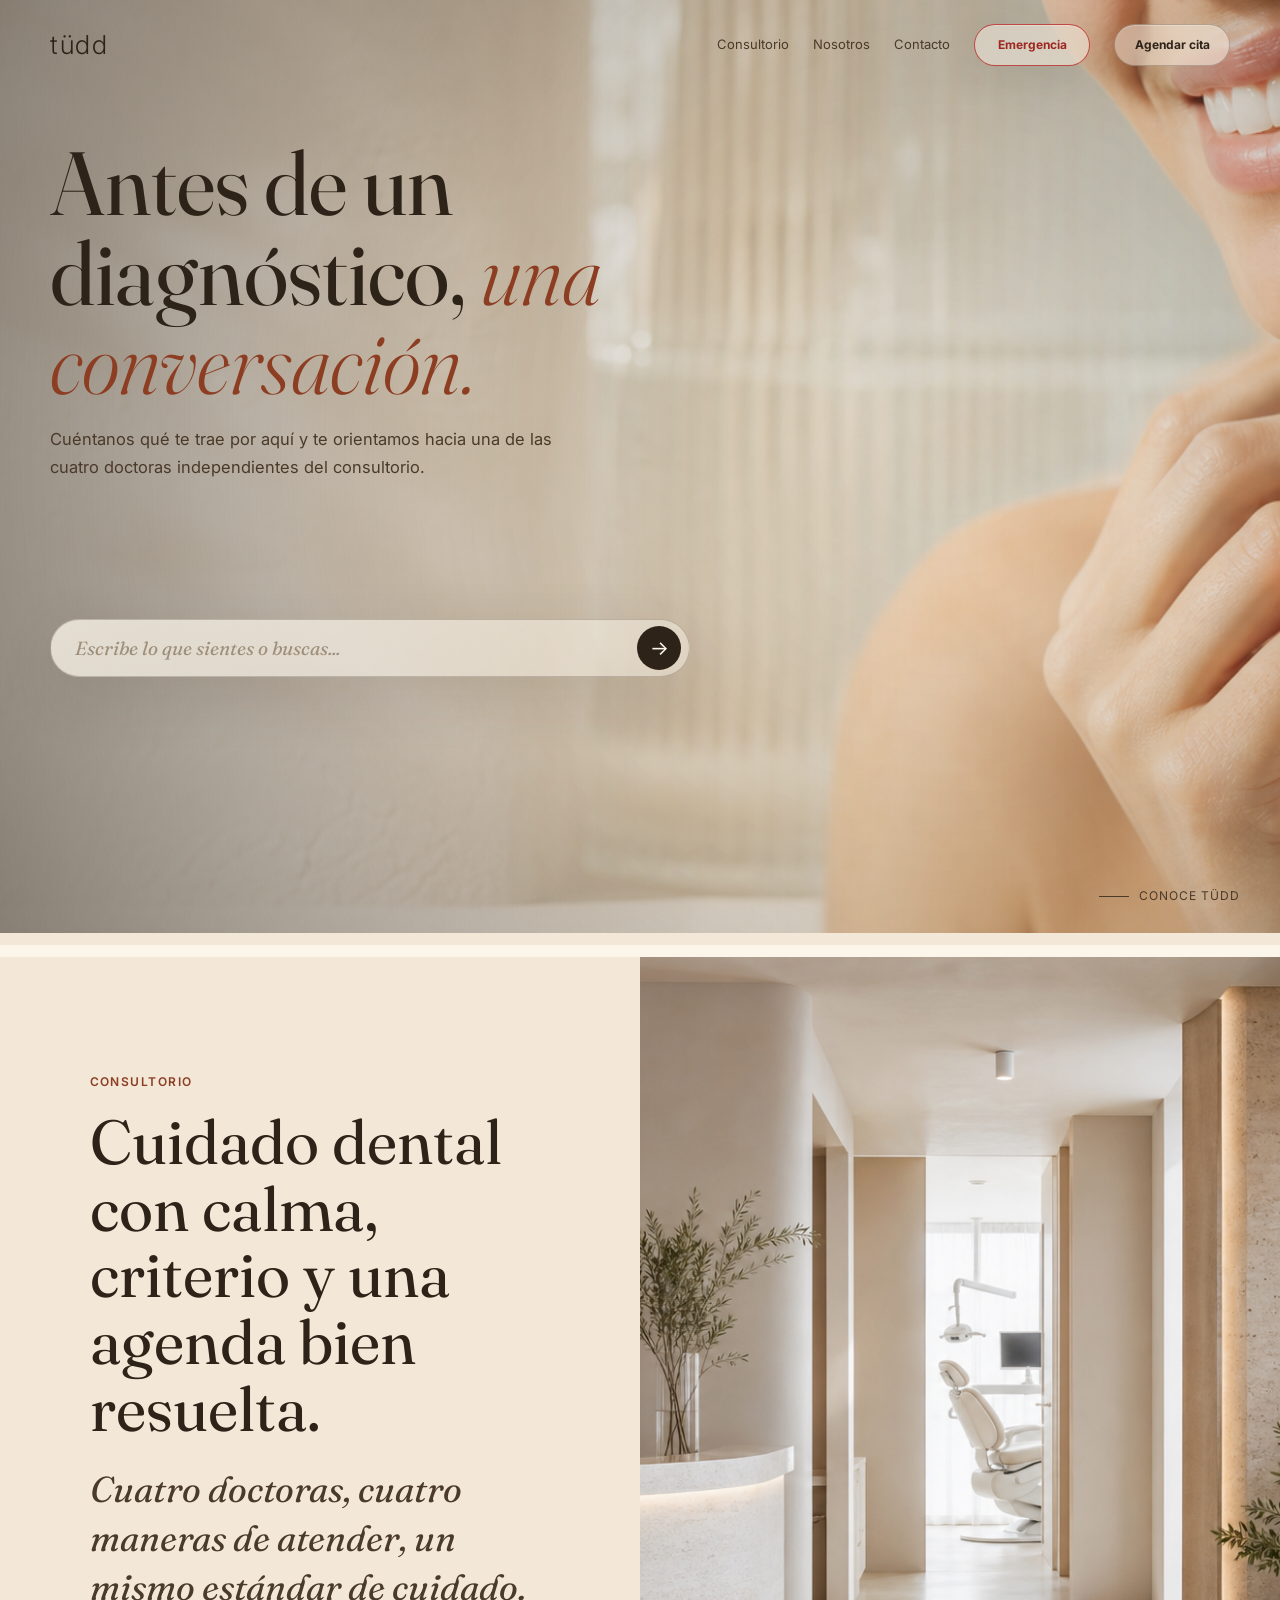
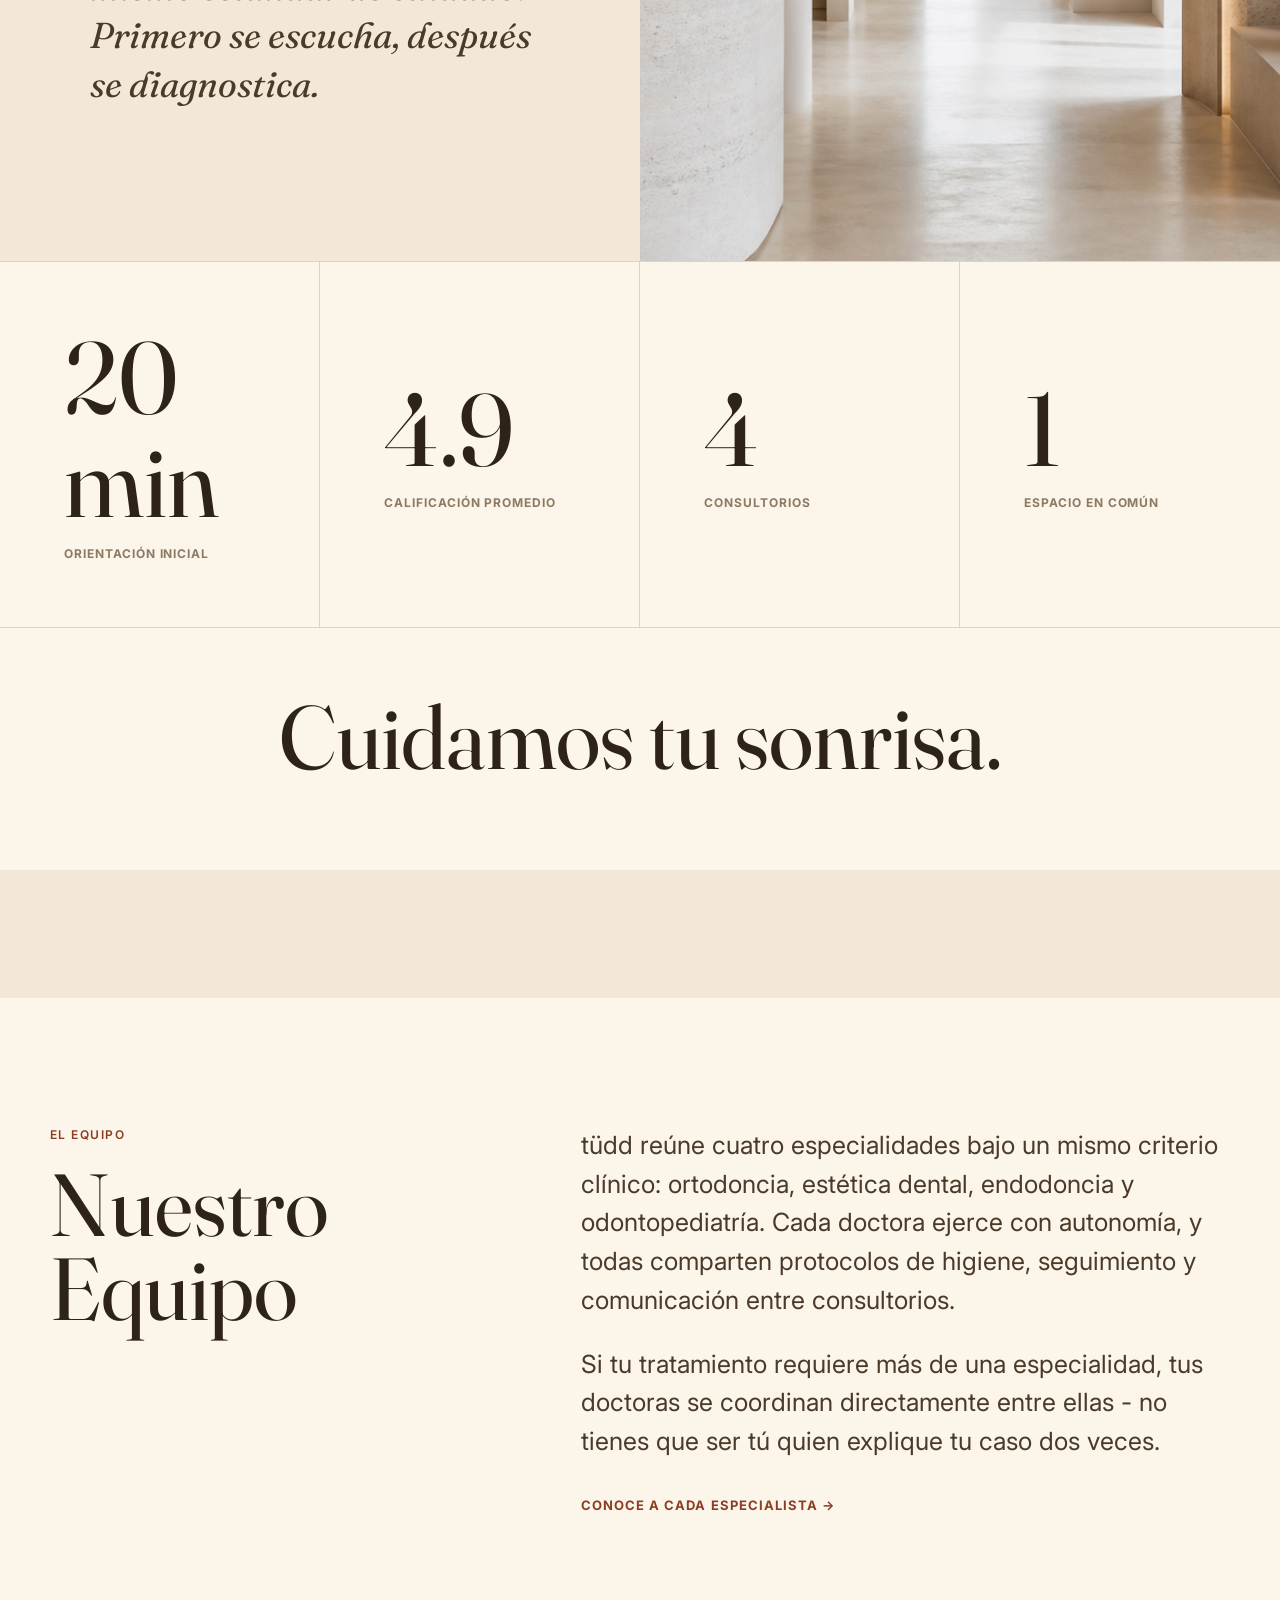
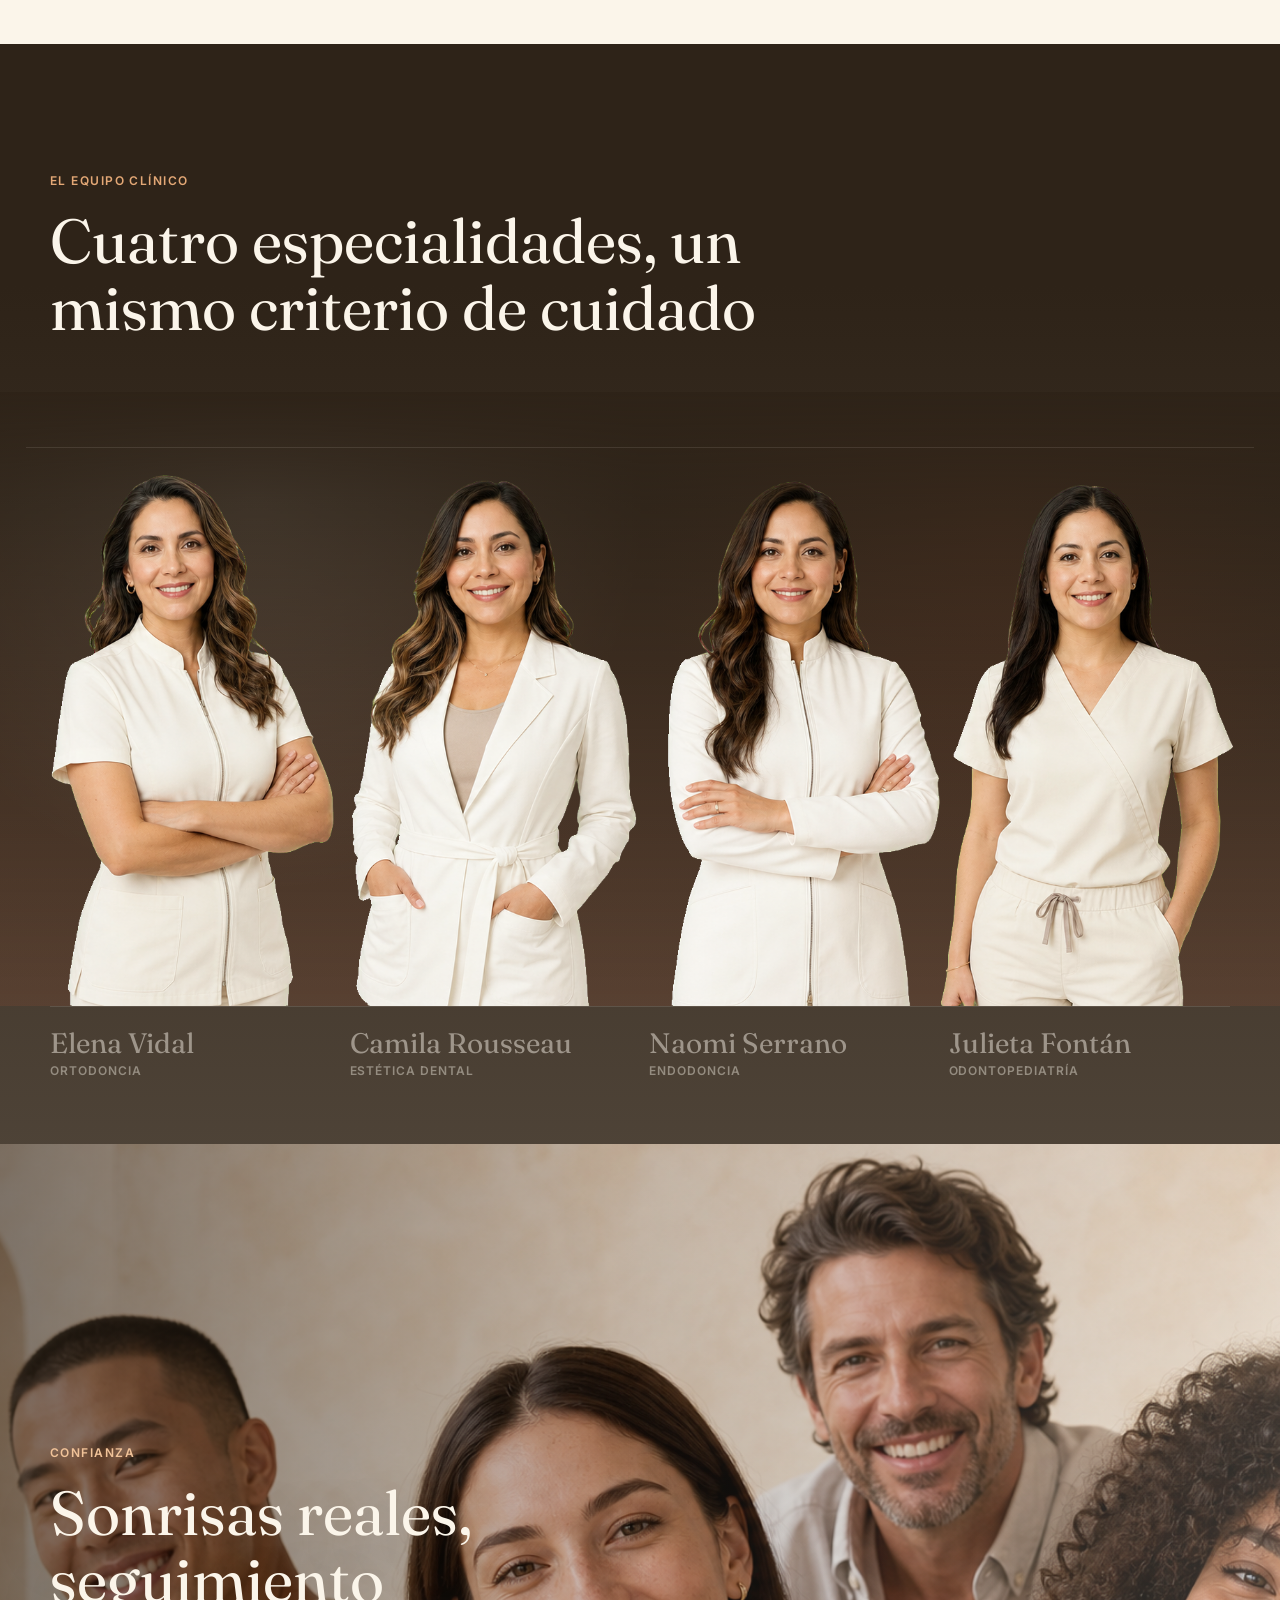
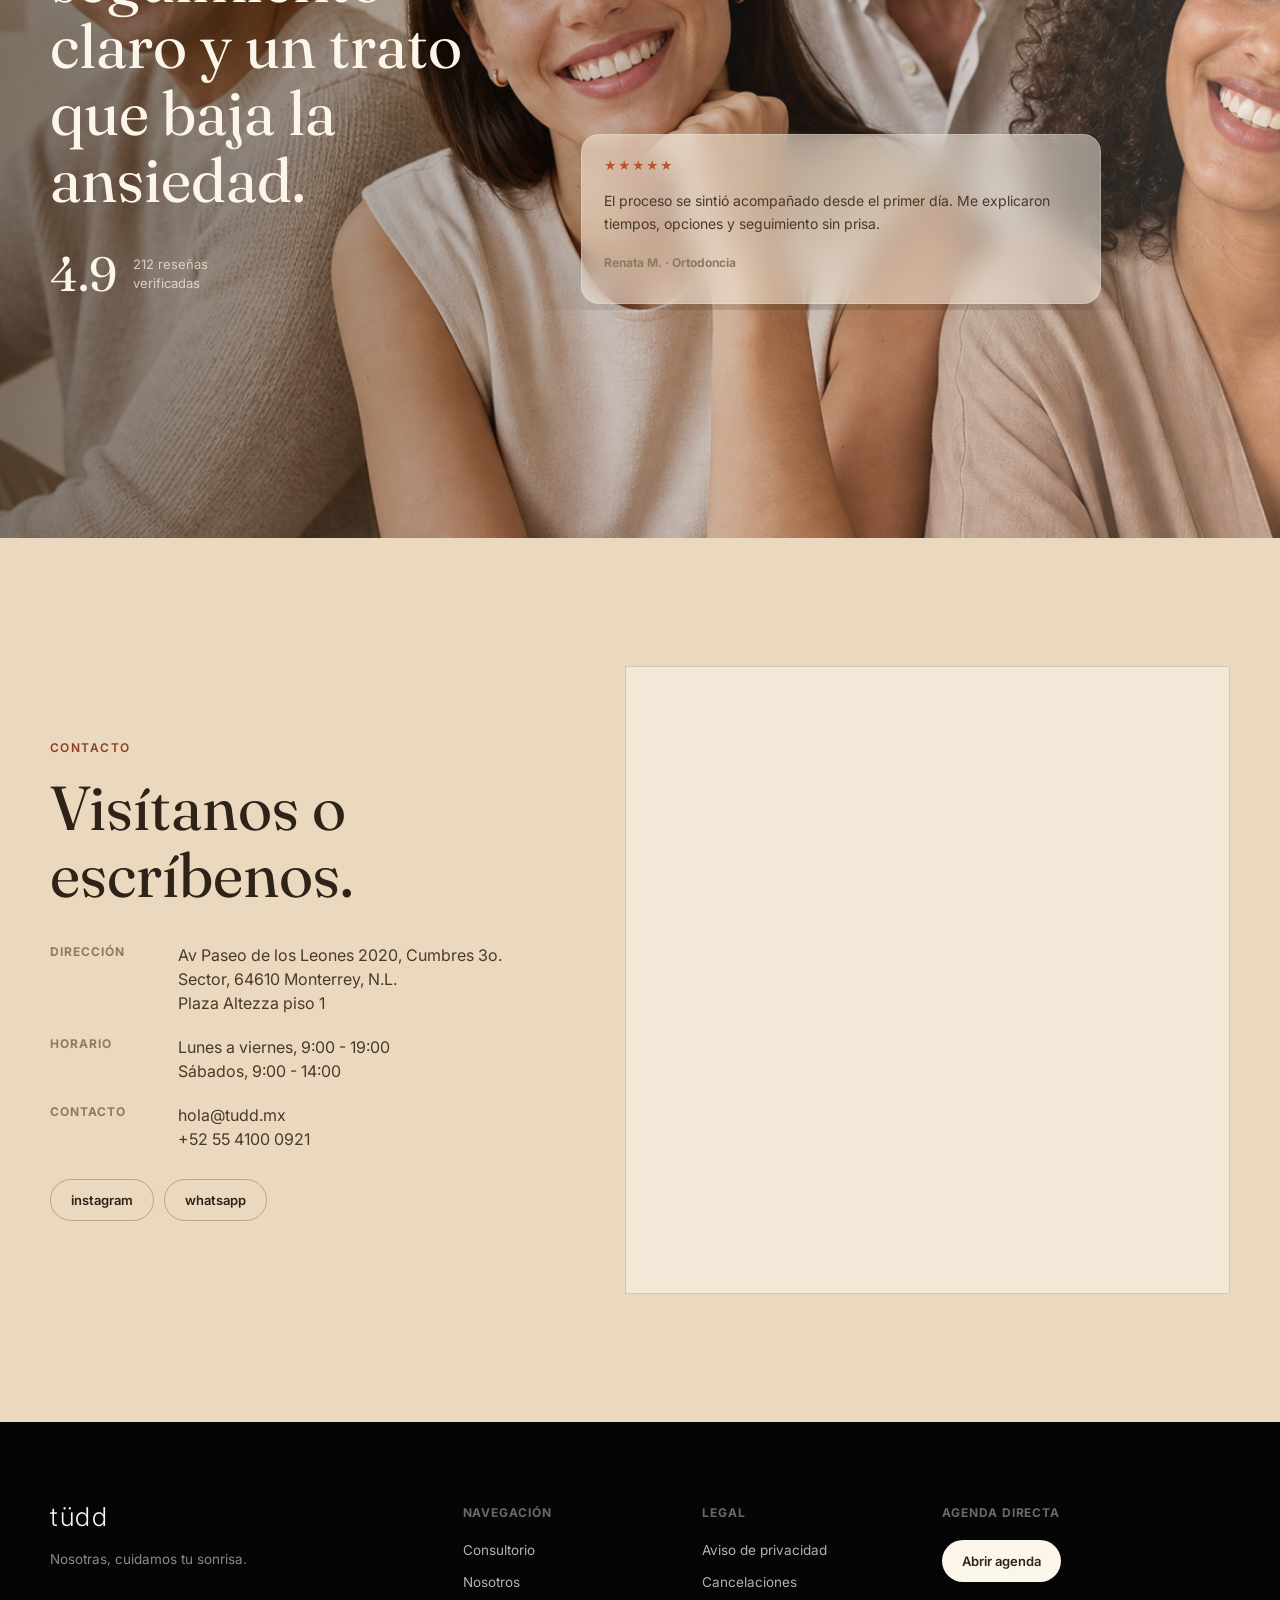
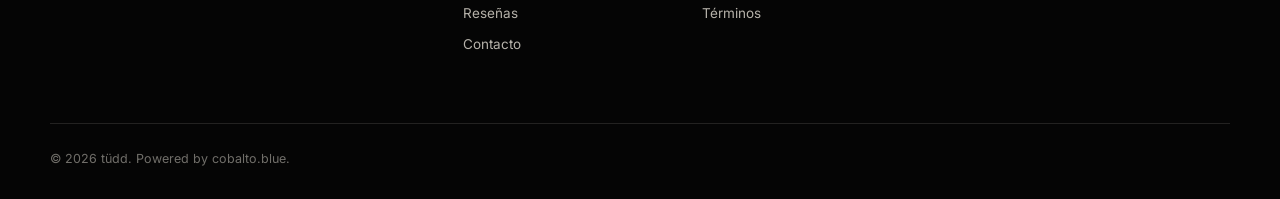
==== commit 464a757a: "Ajusta pildoras estadisticas mapa y footer" ====
--- a/public/index.html
+++ b/public/index.html
@@ -24,8 +24,8 @@
           <a href="#consultorio">Consultorio</a>
           <a href="#nosotros">Nosotros</a>
           <a href="#contacto">Contacto</a>
-          <a class="nav-pill nav-pill-emergency" href="https://wa.me/525541000921?text=Hola%2C%20tengo%20una%20emergencia%20dental" target="_blank" rel="noreferrer">Emergencia</a>
-          <button class="nav-pill" type="button" data-open-booking="elena">Agendar cita</button>
+          <a class="header-pill header-pill-emergency" href="https://wa.me/525541000921?text=Hola%2C%20tengo%20una%20emergencia%20dental" target="_blank" rel="noreferrer">Emergencia</a>
+          <button class="header-pill" type="button" data-open-booking="elena">Agendar cita</button>
         </nav>
         <button class="menu-toggle" id="menuToggle" type="button" aria-label="Abrir menu">
           <span></span>
@@ -78,8 +78,10 @@
         <div class="stats-banner" aria-label="Datos del consultorio">
           <div><strong>20 min</strong><span>Orientación inicial</span></div>
           <div><strong>4.9</strong><span>Calificación promedio</span></div>
+          <div><strong>4</strong><span>Consultorios</span></div>
           <div><strong>1</strong><span>Espacio en común</span></div>
         </div>
+        <p class="smile-statement">Cuidamos tu sonrisa.</p>
       </section>
 
       <section class="team-intro" id="nosotros">
@@ -160,7 +162,7 @@
       <div class="wrap footer-grid">
         <div>
           <a class="logo" href="#inicio">tüdd</a>
-          <p>Un consultorio, cuatro doctoras independientes. Diagnóstico claro, cuidado personal.</p>
+          <p>Nosotras, cuidamos tu sonrisa.</p>
         </div>
         <div>
           <h3>Navegación</h3>
@@ -182,7 +184,6 @@
       </div>
       <div class="wrap footer-bottom">
         <span>© 2026 tüdd. Powered by cobalto.blue.</span>
-        <span class="footer-socials"><a href="https://www.instagram.com/tudd.mx" target="_blank" rel="noreferrer">Instagram</a><a href="https://wa.me/525541000921" target="_blank" rel="noreferrer">WhatsApp</a></span>
       </div>
     </footer>
 
--- a/public/styles.css
+++ b/public/styles.css
@@ -131,35 +131,34 @@
   color: var(--ink);
 }
 
-.nav-pill {
-  width: 74px;
-  height: 74px;
+.header-pill {
+  min-width: 116px;
+  min-height: 42px;
   display: inline-flex;
   align-items: center;
   justify-content: center;
-  border: 1px solid rgba(46, 35, 24, 0.28);
-  border-radius: 50%;
-  background: rgba(251, 245, 234, 0.34);
+  border: 1px solid rgba(46, 35, 24, 0.26);
+  border-radius: 999px;
+  background: rgba(251, 245, 234, 0.46);
   color: var(--ink);
-  padding: 0 10px;
+  padding: 0 18px;
   text-align: center;
-  font-size: 11px;
+  font-size: 12px;
   font-weight: 700;
-  line-height: 1.08;
-  text-transform: uppercase;
-  backdrop-filter: blur(18px);
-  box-shadow: 0 14px 38px rgba(46, 35, 24, 0.1);
+  line-height: 1;
+  backdrop-filter: blur(22px);
+  box-shadow: inset 0 1px 0 rgba(255, 255, 255, 0.24), 0 14px 38px rgba(46, 35, 24, 0.1);
   transition: transform 0.25s var(--ease), background 0.25s ease, border-color 0.25s ease;
 }
 
-.nav-pill:hover {
-  border-color: var(--ink);
-  background: rgba(251, 245, 234, 0.5);
+.header-pill:hover {
+  border-color: rgba(46, 35, 24, 0.44);
+  background: rgba(251, 245, 234, 0.64);
   transform: translateY(-2px);
 }
 
-.nav-pill-emergency {
-  border-color: rgba(184, 35, 35, 0.72);
+.header-pill-emergency {
+  border-color: rgba(184, 35, 35, 0.78);
   color: #9e2720;
 }
 
@@ -281,7 +280,7 @@
 
 .assistant-embed {
   max-width: 640px;
-  margin-top: 18px;
+  margin-top: -6px;
 }
 
 .ask-line {
@@ -370,6 +369,10 @@
   padding: clamp(84px, 10vw, 132px) 0;
 }
 
+.about {
+  padding-top: 12px !important;
+}
+
 .team-intro-grid,
 .trust-grid,
 .contact-grid {
@@ -383,7 +386,8 @@
   grid-template-columns: 1fr 1fr;
   gap: 0;
   align-items: stretch;
-  min-height: 760px;
+  min-height: calc(100svh - 12px);
+  border-top: 12px solid var(--cream);
 }
 
 .about-copy h2,
@@ -418,25 +422,37 @@
 }
 
 .about-media {
-  min-height: 760px;
+  min-height: calc(100svh - 12px);
 }
 
 .about-media img {
   width: 100%;
   height: 100%;
-  min-height: 760px;
+  min-height: calc(100svh - 12px);
   border-radius: 0;
   object-fit: cover;
 }
 
 .stats-banner {
   display: grid;
-  grid-template-columns: repeat(3, 1fr);
+  grid-template-columns: repeat(4, 1fr);
   min-height: 230px;
   overflow: hidden;
   border-top: 1px solid var(--line);
   border-bottom: 1px solid var(--line);
   background: var(--cream);
+}
+
+.smile-statement {
+  margin: 0;
+  background: var(--cream);
+  color: var(--ink);
+  padding: clamp(34px, 5vw, 68px) 24px clamp(54px, 7vw, 88px);
+  text-align: center;
+  font-family: var(--font-display);
+  font-size: clamp(42px, 7vw, 90px);
+  font-weight: 400;
+  line-height: 1;
 }
 
 .stats-banner div {
@@ -672,7 +688,9 @@
   position: relative;
   z-index: 1;
   grid-template-columns: 0.82fr 1.18fr;
-  min-height: 72svh;
+  min-height: 82svh;
+  align-items: end;
+  padding-bottom: 8svh;
 }
 
 .trust-copy {
@@ -711,18 +729,20 @@
   flex-direction: column;
   gap: 16px;
   align-self: center;
+  justify-self: end;
+  margin-top: auto;
   will-change: transform;
 }
 
 .review-card {
   width: min(520px, 100%);
   min-height: 170px;
-  border: 1px solid rgba(251, 245, 234, 0.34);
+  border: 1px solid rgba(251, 245, 234, 0.22);
   border-radius: 18px;
-  background: rgba(251, 245, 234, 0.72);
+  background: rgba(251, 245, 234, 0.5);
   box-shadow: 0 26px 70px rgba(46, 35, 24, 0.22);
   padding: 22px;
-  backdrop-filter: blur(16px);
+  backdrop-filter: blur(14px);
   transition: opacity 0.35s ease, transform 0.35s ease;
 }
 
@@ -786,23 +806,23 @@
 }
 
 .map-card {
-  min-height: 420px;
+  min-height: 620px;
   overflow: hidden;
   border: 1px solid var(--line);
-  border-radius: 28px;
+  border-radius: 0;
   background: var(--sand);
 }
 
 .map-card iframe {
   width: 100%;
   height: 100%;
-  min-height: 420px;
+  min-height: 620px;
   border: 0;
   filter: saturate(0.82) sepia(0.16);
 }
 
 .footer {
-  background: var(--ink);
+  background: #050505;
   color: rgba(251, 245, 234, 0.68);
   padding: 82px 0 30px;
 }
@@ -855,19 +875,6 @@
 .footer-bottom a {
   display: inline-flex;
   margin: 0;
-}
-
-.footer-socials {
-  display: inline-flex;
-  gap: 10px;
-}
-
-.footer-socials a {
-  min-height: 38px;
-  align-items: center;
-  border: 1px solid rgba(251, 245, 234, 0.2);
-  border-radius: 999px;
-  padding: 0 14px;
 }
 
 .micro-body {
@@ -1131,6 +1138,13 @@
     padding: 12px;
   }
 
+  .header-pill {
+    width: auto;
+    height: auto;
+    min-height: 42px;
+    border-radius: 999px;
+  }
+
   .menu-toggle {
     display: block;
   }
@@ -1152,6 +1166,12 @@
     grid-template-columns: 1fr;
   }
 
+  .about-grid,
+  .about-media,
+  .about-media img {
+    min-height: auto;
+  }
+
   .doctors-head,
   .footer-bottom {
     align-items: flex-start;
@@ -1241,6 +1261,6 @@
   .about-media img,
   .map-card,
   .map-card iframe {
-    min-height: 330px;
-  }
-}
+    min-height: 420px;
+  }
+}
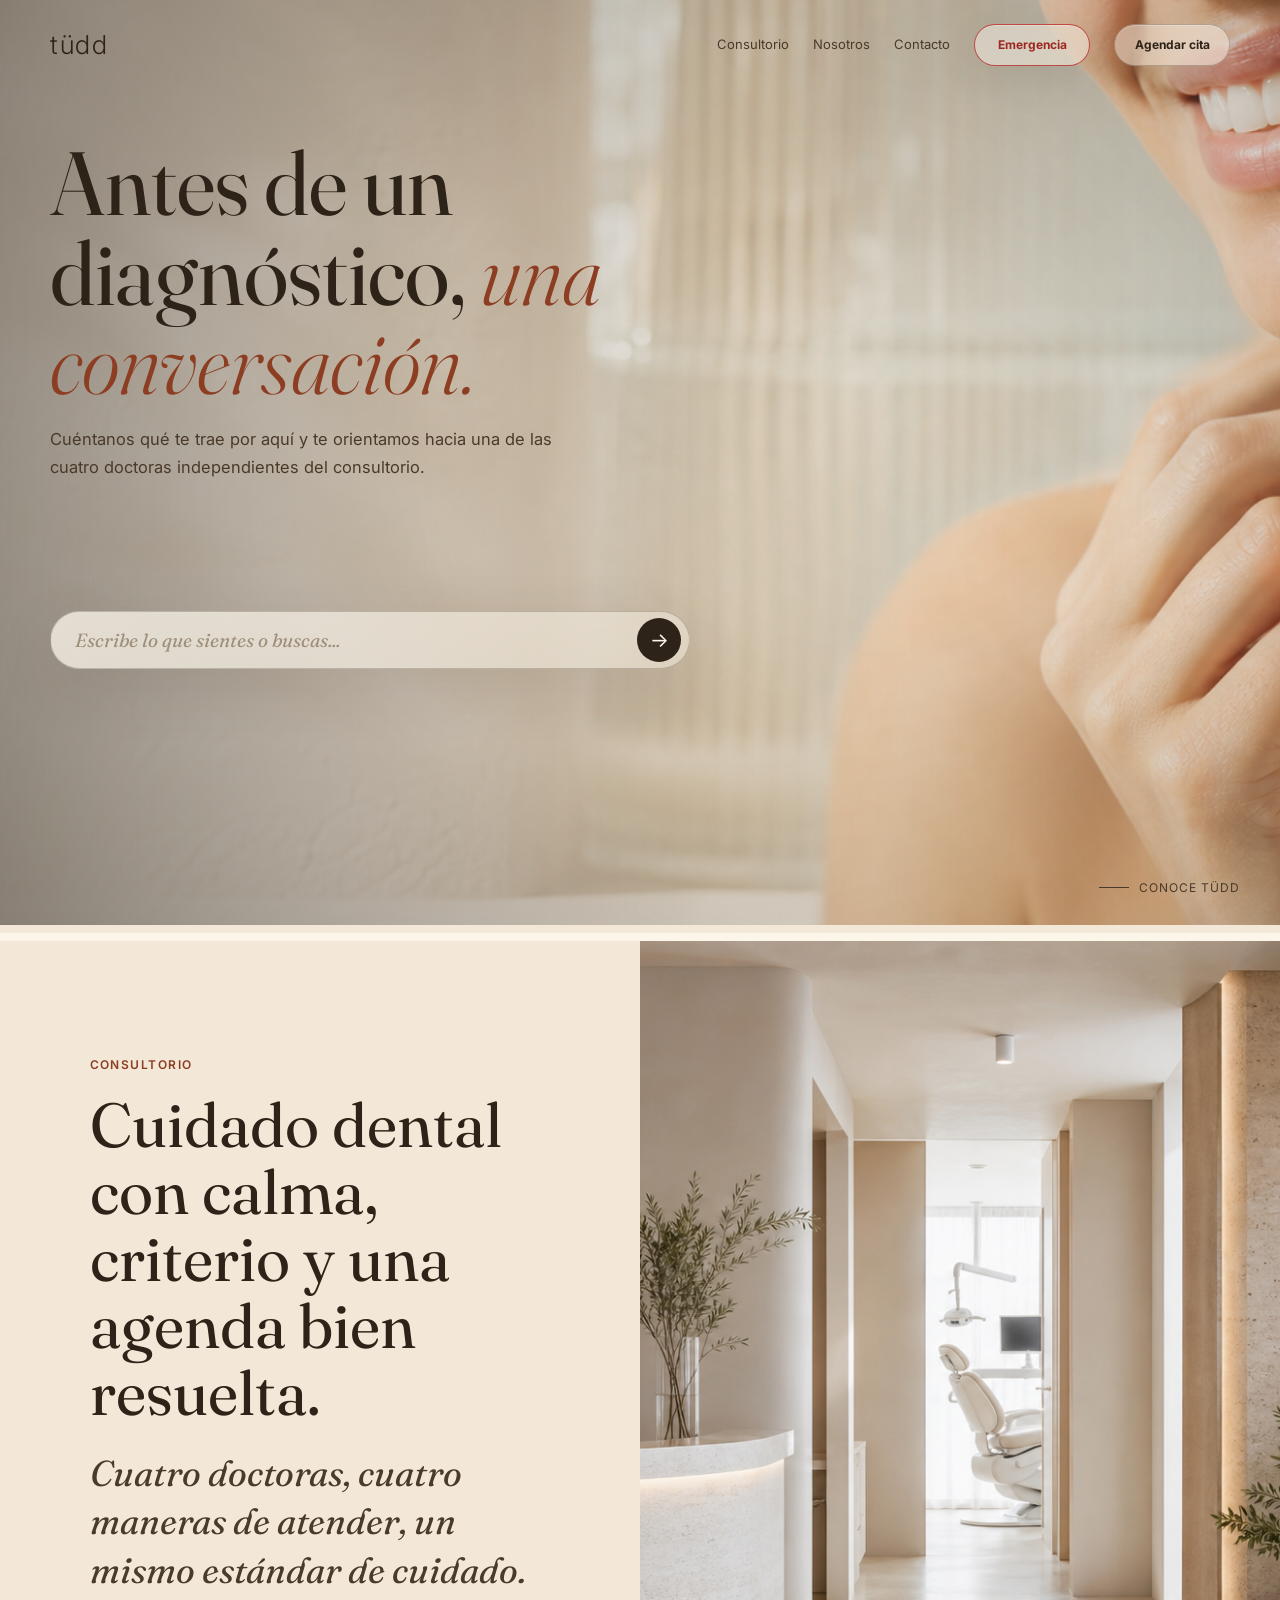
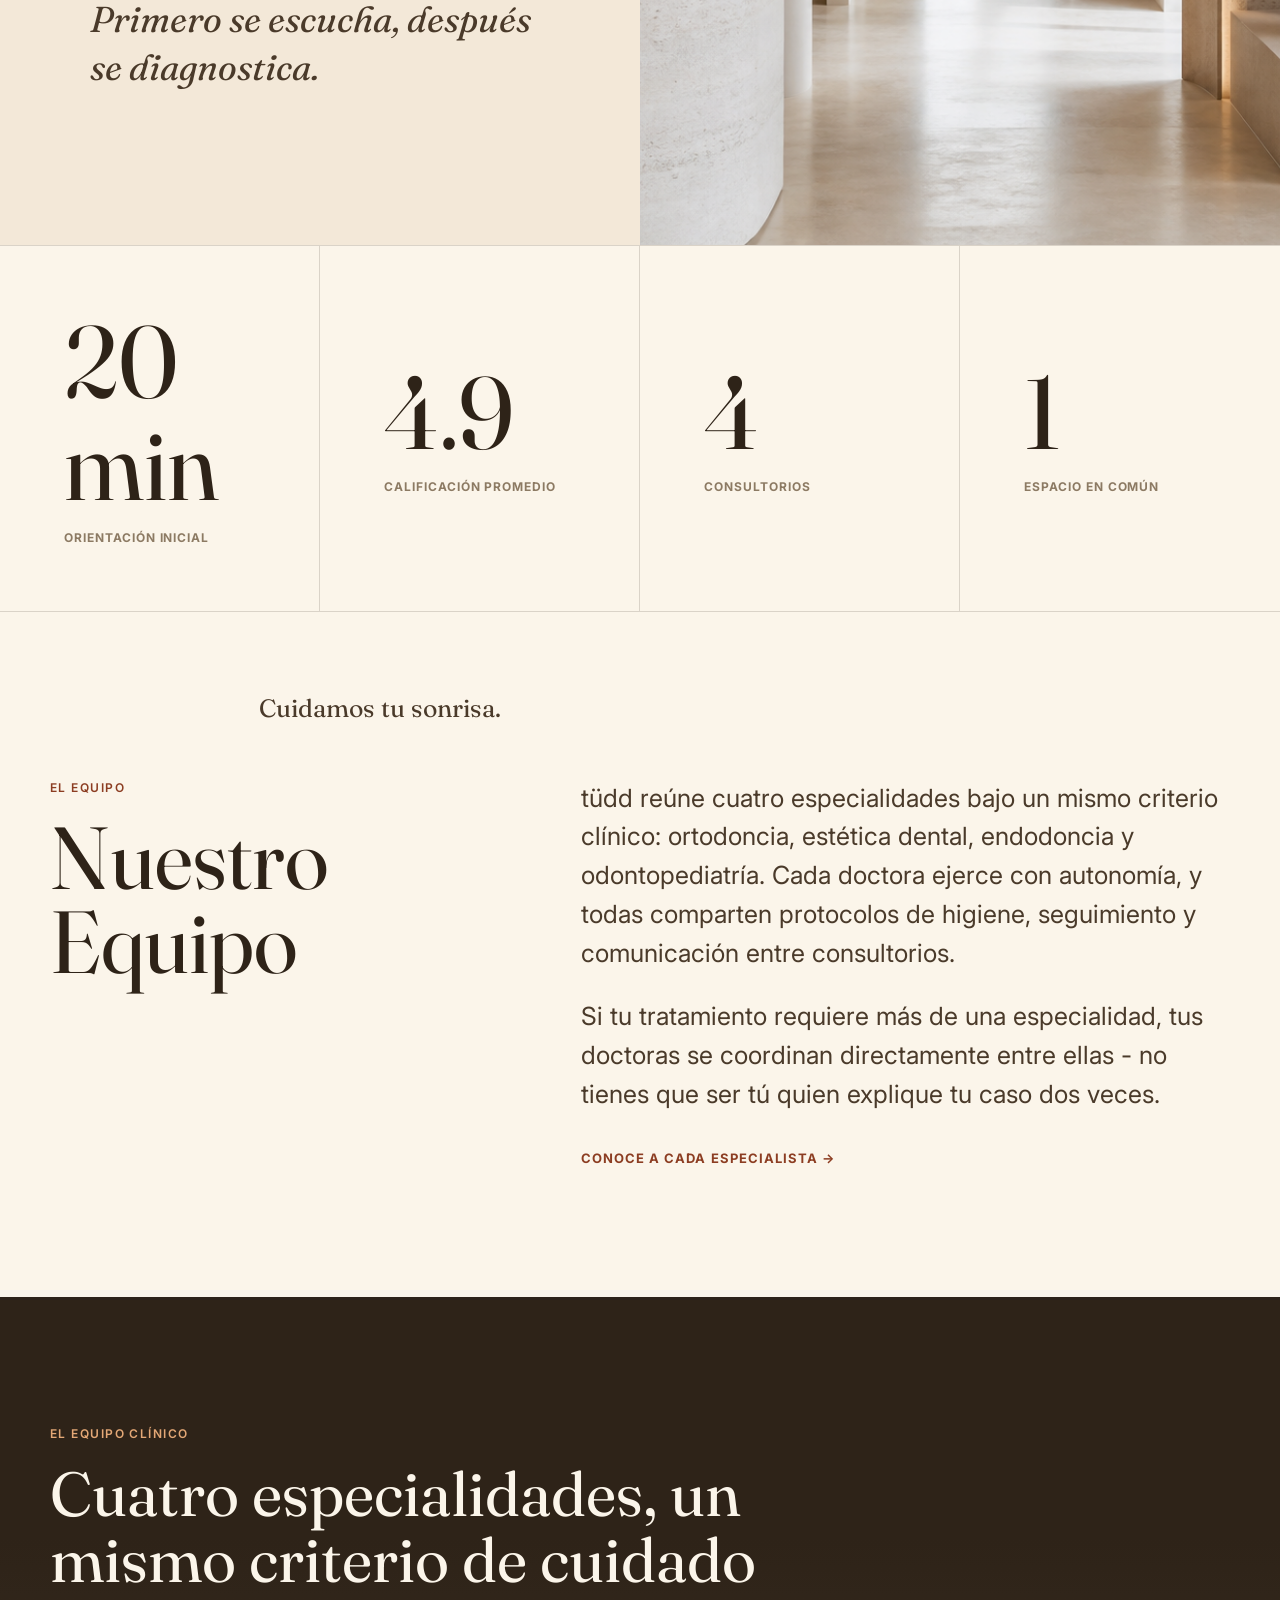
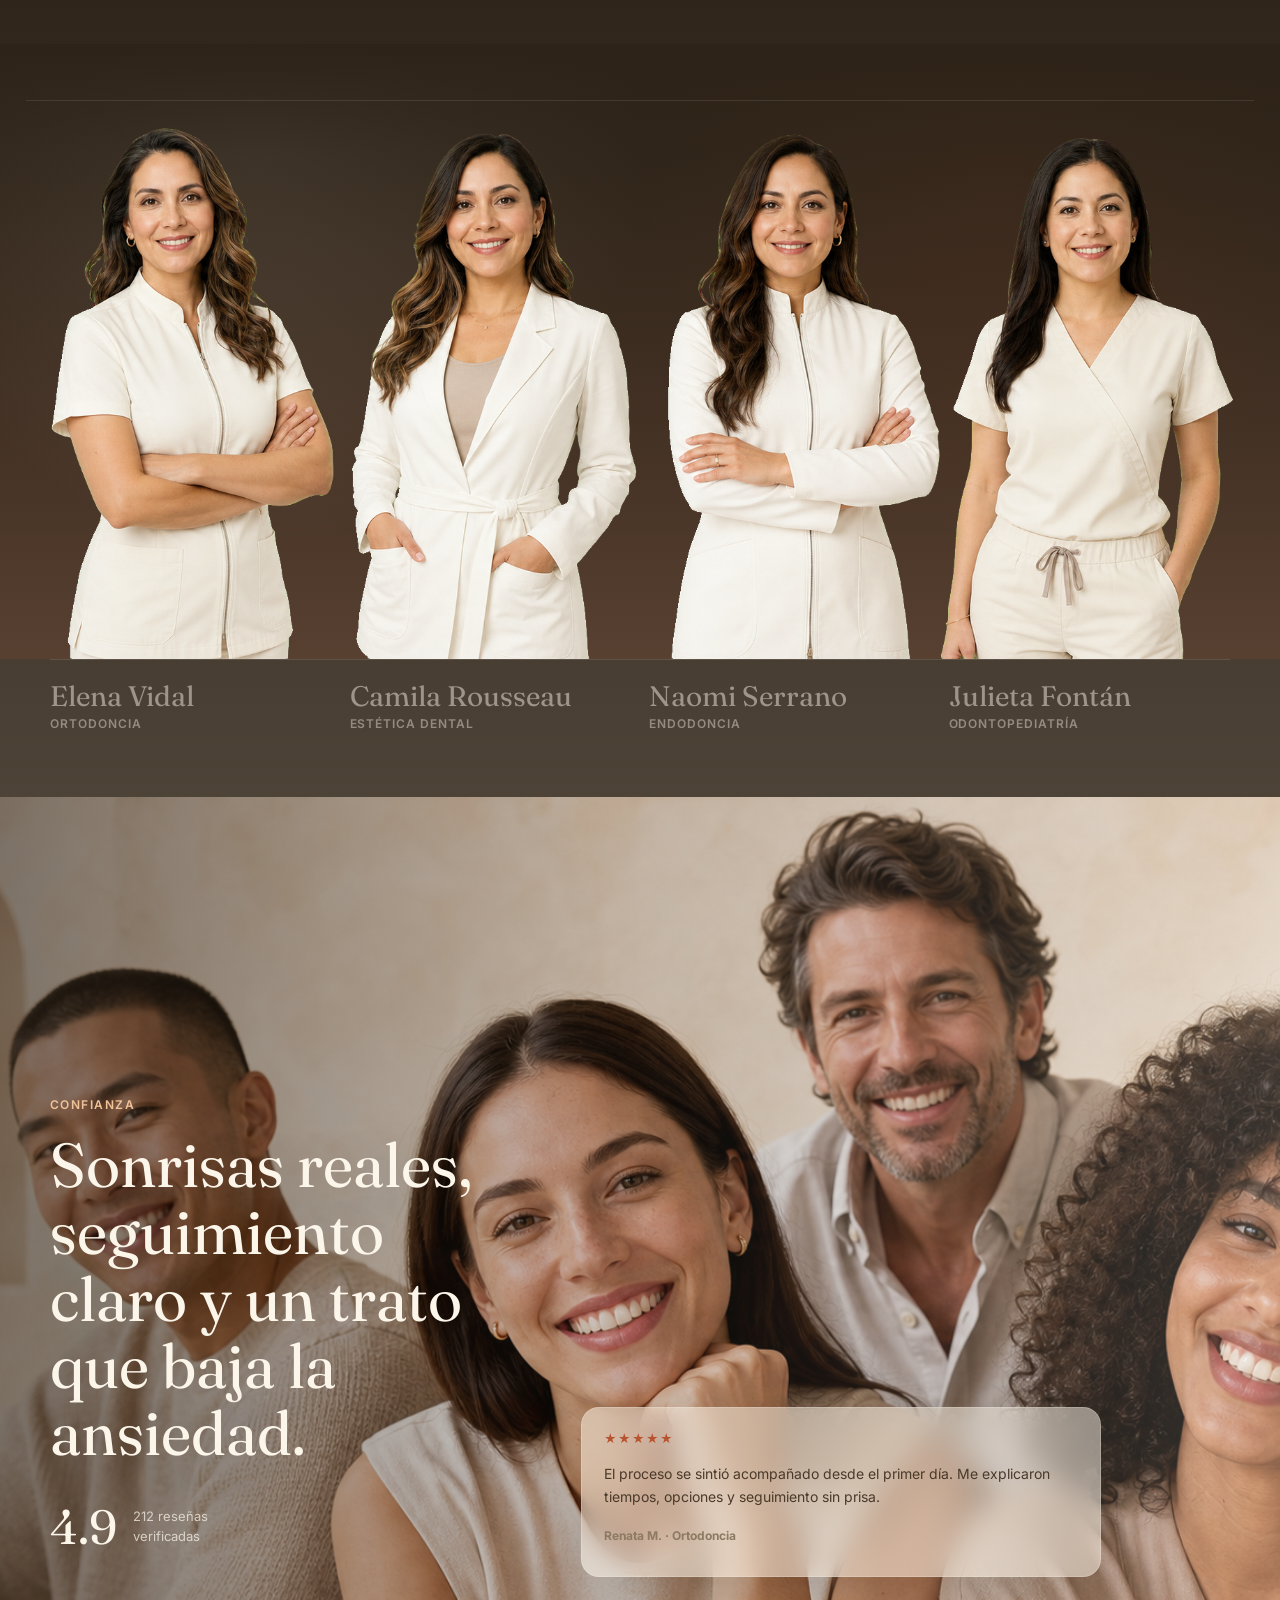
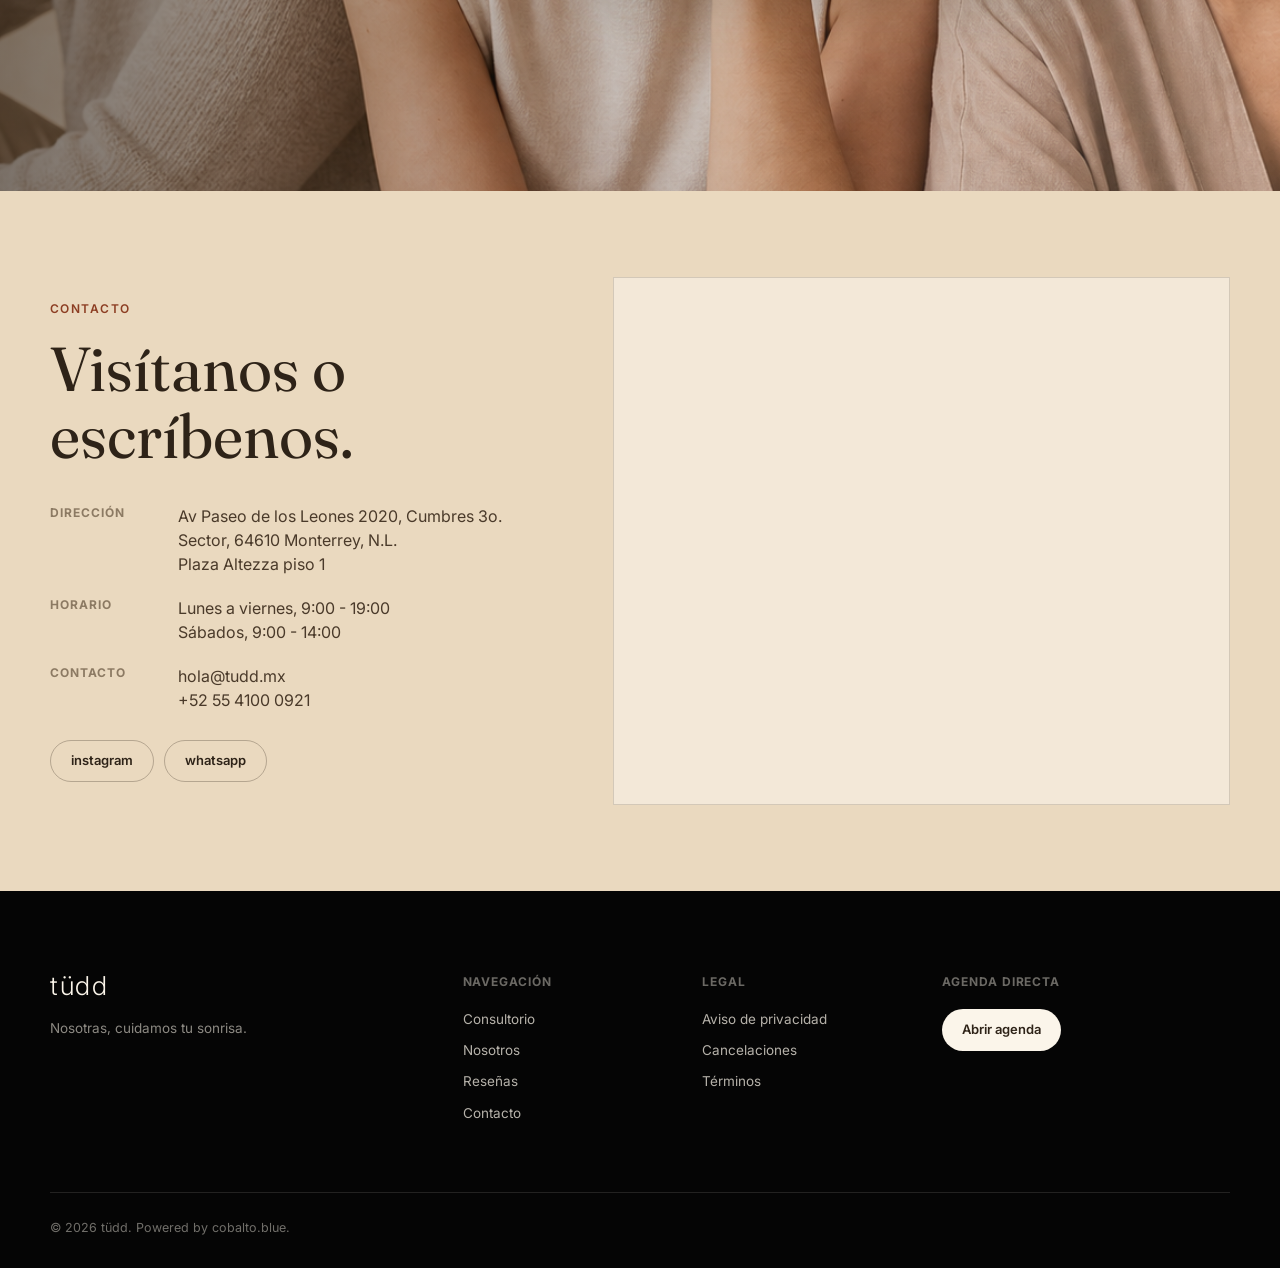
==== commit a87d1c20: "Refina hero franjas y contacto" ====
--- a/public/index.html
+++ b/public/index.html
@@ -14,7 +14,7 @@
       href="https://fonts.googleapis.com/css2?family=Fraunces:ital,opsz,wght@0,9..144,300;0,9..144,400;0,9..144,500;1,9..144,400&family=Inter:wght@300;400;500;600;700&display=swap"
       rel="stylesheet"
     />
-    <link rel="stylesheet" href="styles.css" />
+    <link rel="stylesheet" href="styles.css?v=20260709d" />
   </head>
   <body>
     <header class="site-header" id="siteHeader">
@@ -81,10 +81,10 @@
           <div><strong>4</strong><span>Consultorios</span></div>
           <div><strong>1</strong><span>Espacio en común</span></div>
         </div>
+      </section>
+
+      <section class="team-intro" id="nosotros">
         <p class="smile-statement">Cuidamos tu sonrisa.</p>
-      </section>
-
-      <section class="team-intro" id="nosotros">
         <div class="wrap team-intro-grid">
           <div>
             <span class="eyebrow">el equipo</span>
@@ -194,6 +194,7 @@
       </div>
     </div>
 
-    <script src="script.js"></script>
+    <script src="script.js?v=20260709d"></script>
   </body>
 </html>
+
--- a/public/styles.css
+++ b/public/styles.css
@@ -234,8 +234,10 @@
 .hero-inner {
   position: relative;
   z-index: 2;
+  display: flex;
+  flex-direction: column;
+  align-items: flex-start;
   padding: 138px 0 92px;
-  will-change: transform, opacity;
 }
 
 h1,
@@ -263,6 +265,7 @@
 
 .hero-lede {
   max-width: 540px;
+  margin-bottom: 0;
   color: var(--ink-soft);
   font-size: 16.5px;
   line-height: 1.7;
@@ -279,8 +282,9 @@
 }
 
 .assistant-embed {
+  width: min(640px, 100%);
   max-width: 640px;
-  margin-top: -6px;
+  margin-top: 2px;
 }
 
 .ask-line {
@@ -370,7 +374,8 @@
 }
 
 .about {
-  padding-top: 12px !important;
+  padding-top: 8px !important;
+  padding-bottom: 0 !important;
 }
 
 .team-intro-grid,
@@ -386,8 +391,8 @@
   grid-template-columns: 1fr 1fr;
   gap: 0;
   align-items: stretch;
-  min-height: calc(100svh - 12px);
-  border-top: 12px solid var(--cream);
+  min-height: calc(100svh - 8px);
+  border-top: 8px solid var(--cream);
 }
 
 .about-copy h2,
@@ -422,13 +427,13 @@
 }
 
 .about-media {
-  min-height: calc(100svh - 12px);
+  min-height: calc(100svh - 8px);
 }
 
 .about-media img {
   width: 100%;
   height: 100%;
-  min-height: calc(100svh - 12px);
+  min-height: calc(100svh - 8px);
   border-radius: 0;
   object-fit: cover;
 }
@@ -447,7 +452,7 @@
   margin: 0;
   background: var(--cream);
   color: var(--ink);
-  padding: clamp(34px, 5vw, 68px) 24px clamp(54px, 7vw, 88px);
+  padding: clamp(42px, 6vw, 82px) 24px clamp(30px, 4vw, 56px);
   text-align: center;
   font-family: var(--font-display);
   font-size: clamp(42px, 7vw, 90px);
@@ -493,6 +498,7 @@
 
 .team-intro {
   background: var(--cream);
+  padding-top: 0 !important;
 }
 
 .team-intro-grid {
@@ -767,10 +773,13 @@
 
 .contact {
   background: var(--sand-2);
+  padding-top: clamp(56px, 7vw, 86px) !important;
+  padding-bottom: clamp(56px, 7vw, 86px) !important;
 }
 
 .contact-grid {
   grid-template-columns: 0.9fr 1.1fr;
+  gap: clamp(28px, 5vw, 58px);
 }
 
 .contact-list {
@@ -806,7 +815,7 @@
 }
 
 .map-card {
-  min-height: 620px;
+  min-height: 520px;
   overflow: hidden;
   border: 1px solid var(--line);
   border-radius: 0;
@@ -816,7 +825,7 @@
 .map-card iframe {
   width: 100%;
   height: 100%;
-  min-height: 620px;
+  min-height: 520px;
   border: 0;
   filter: saturate(0.82) sepia(0.16);
 }
@@ -1264,3 +1273,4 @@
     min-height: 420px;
   }
 }
+
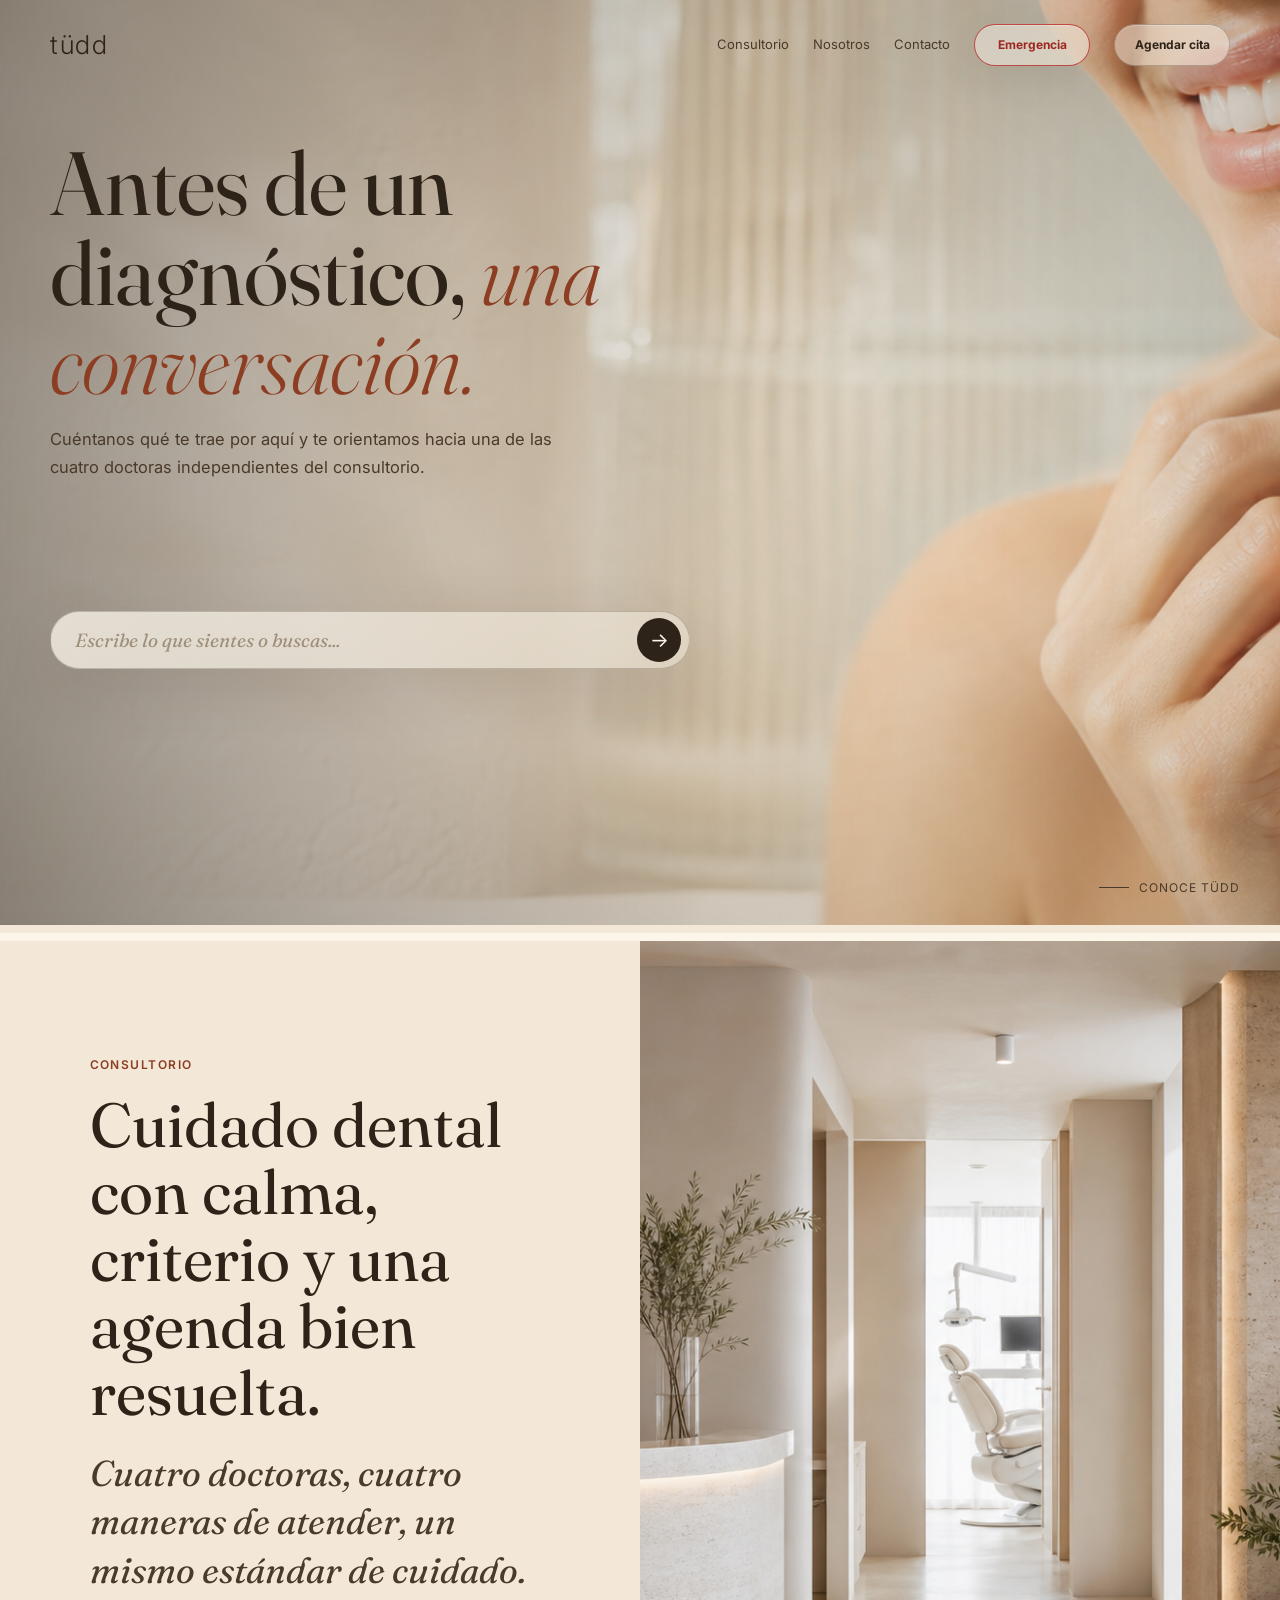
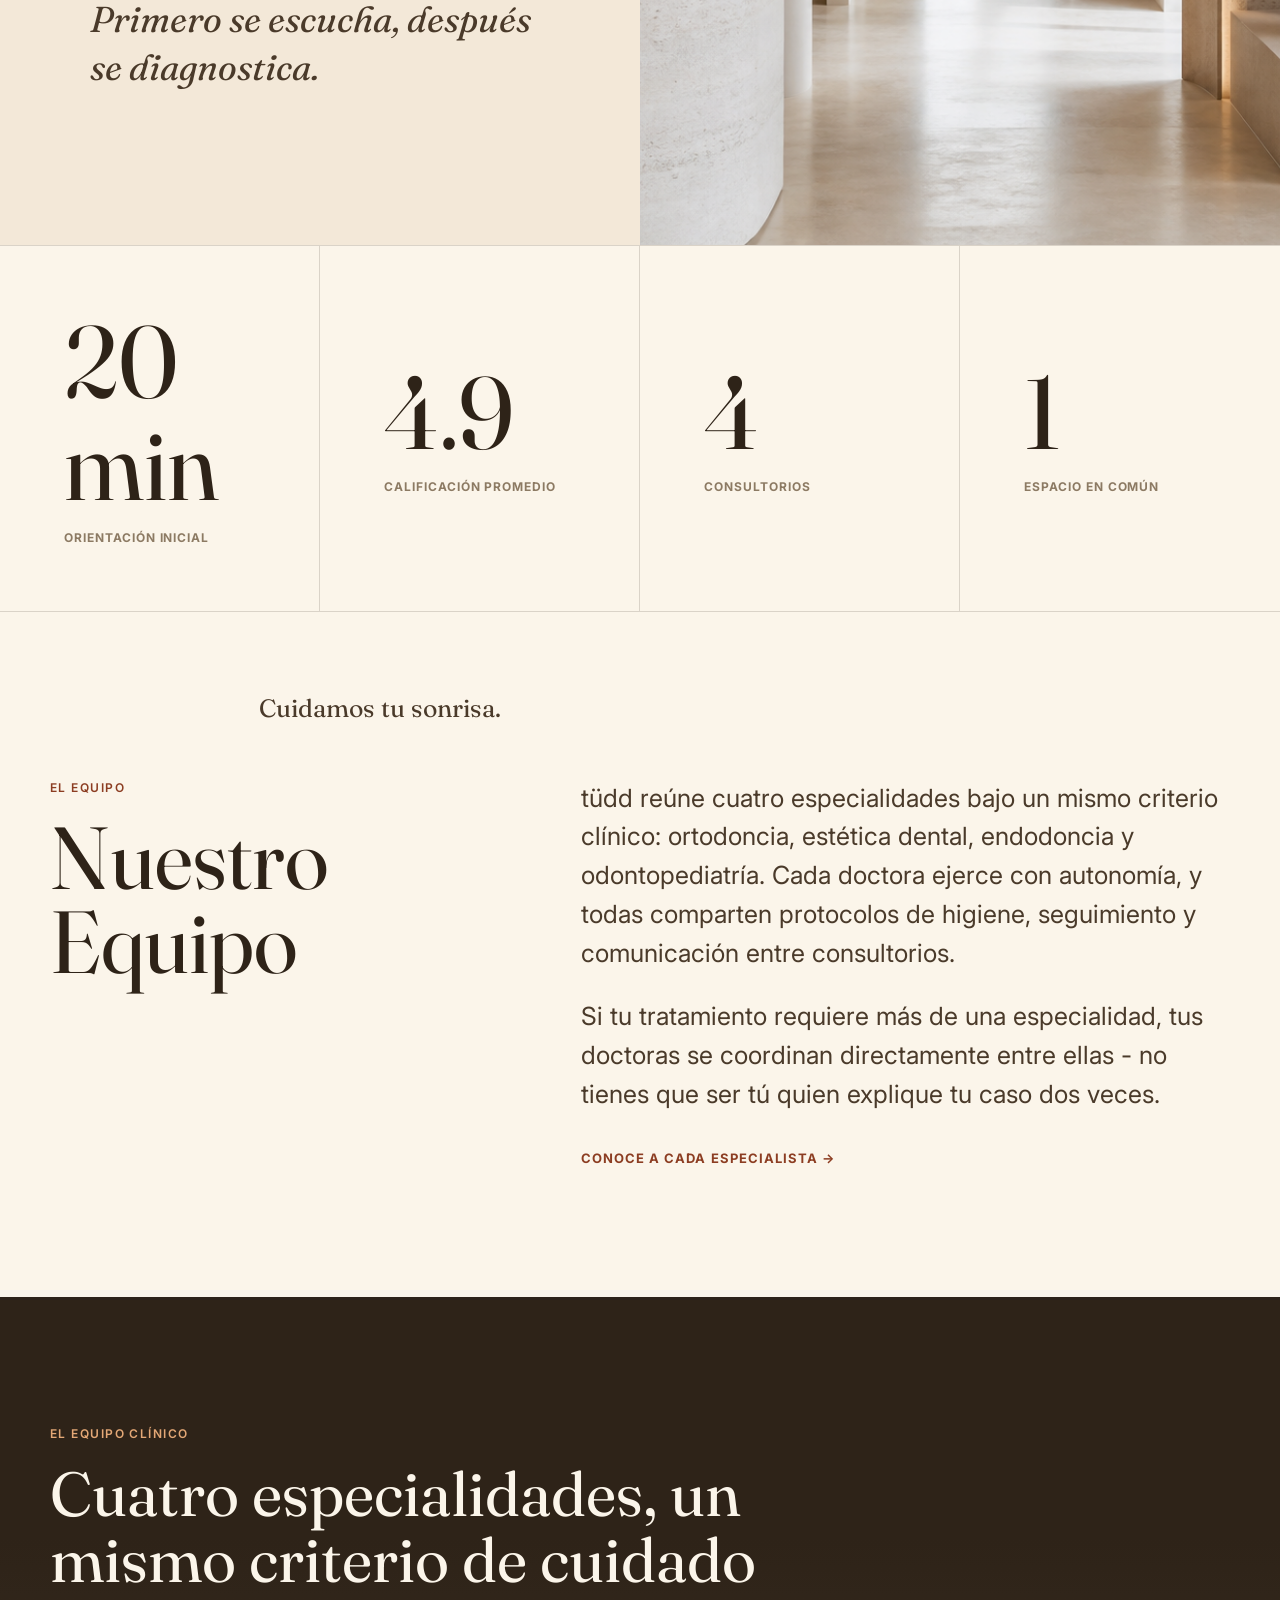
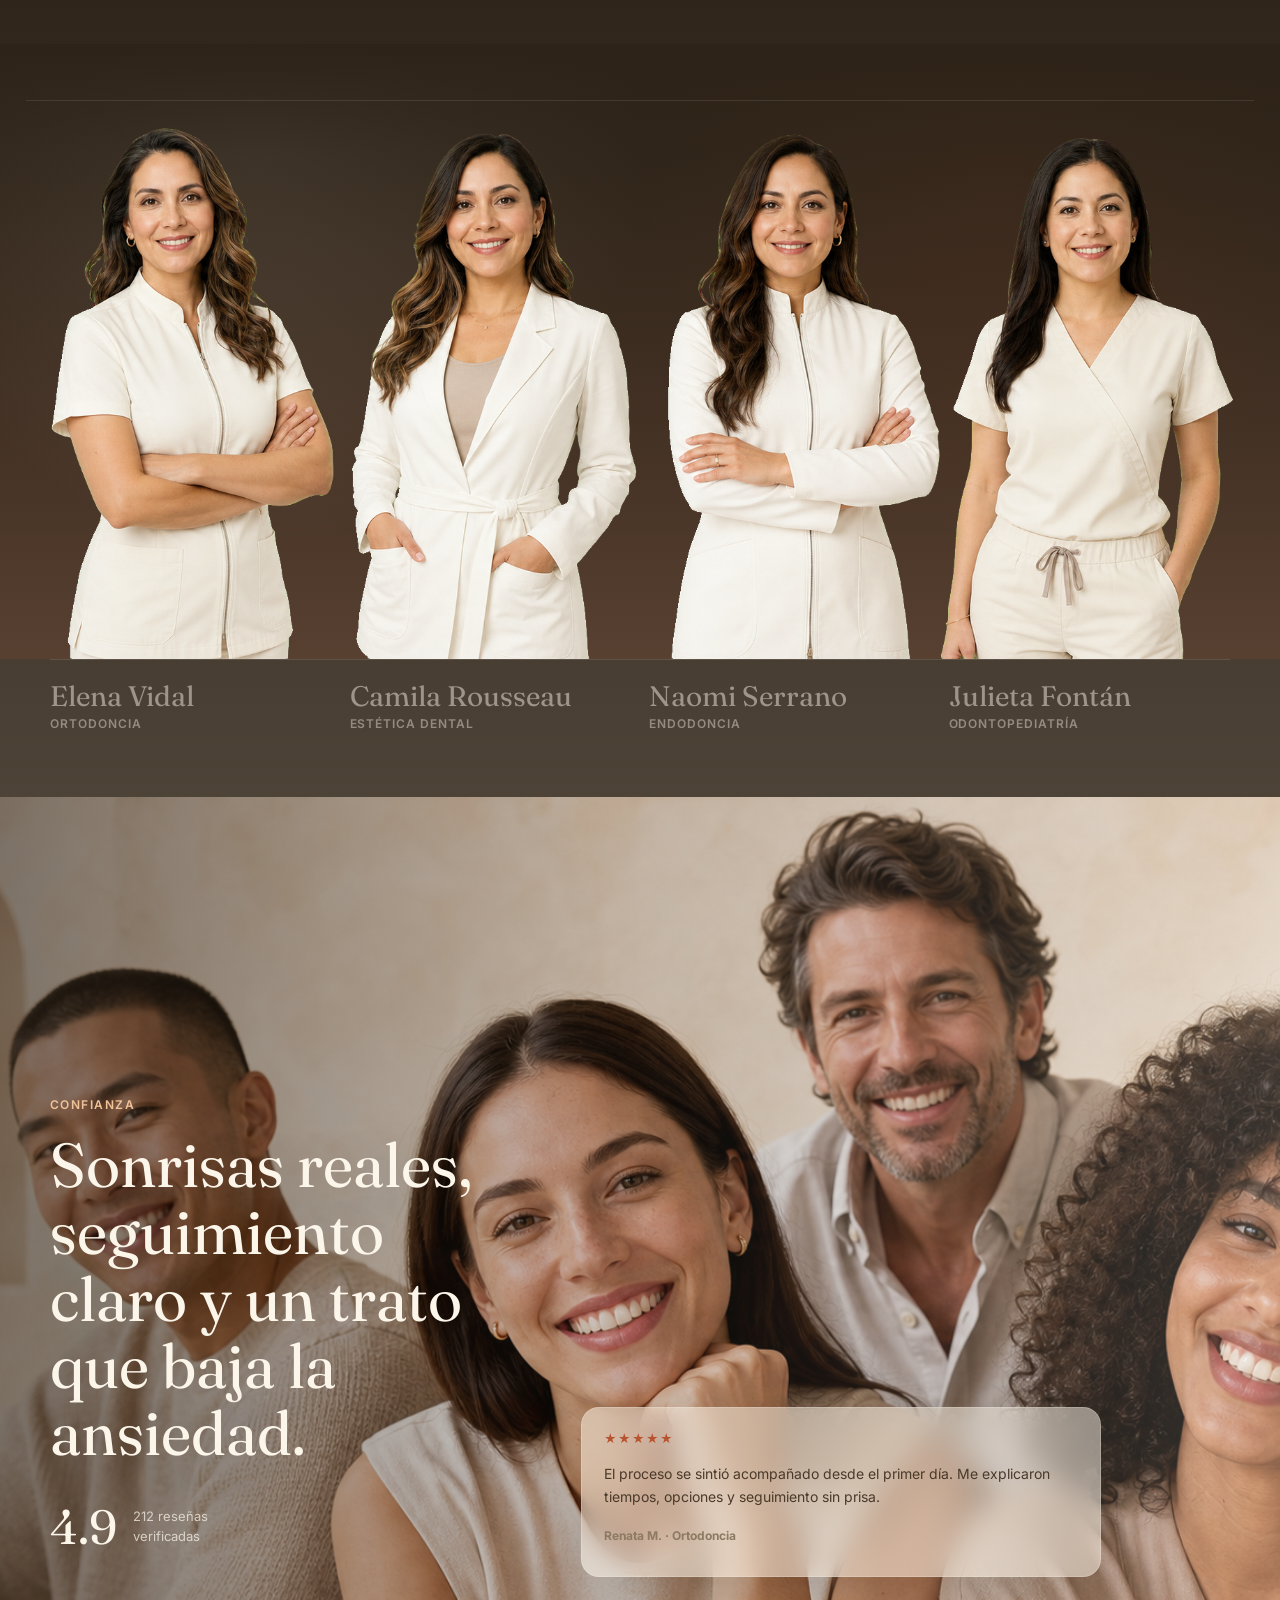
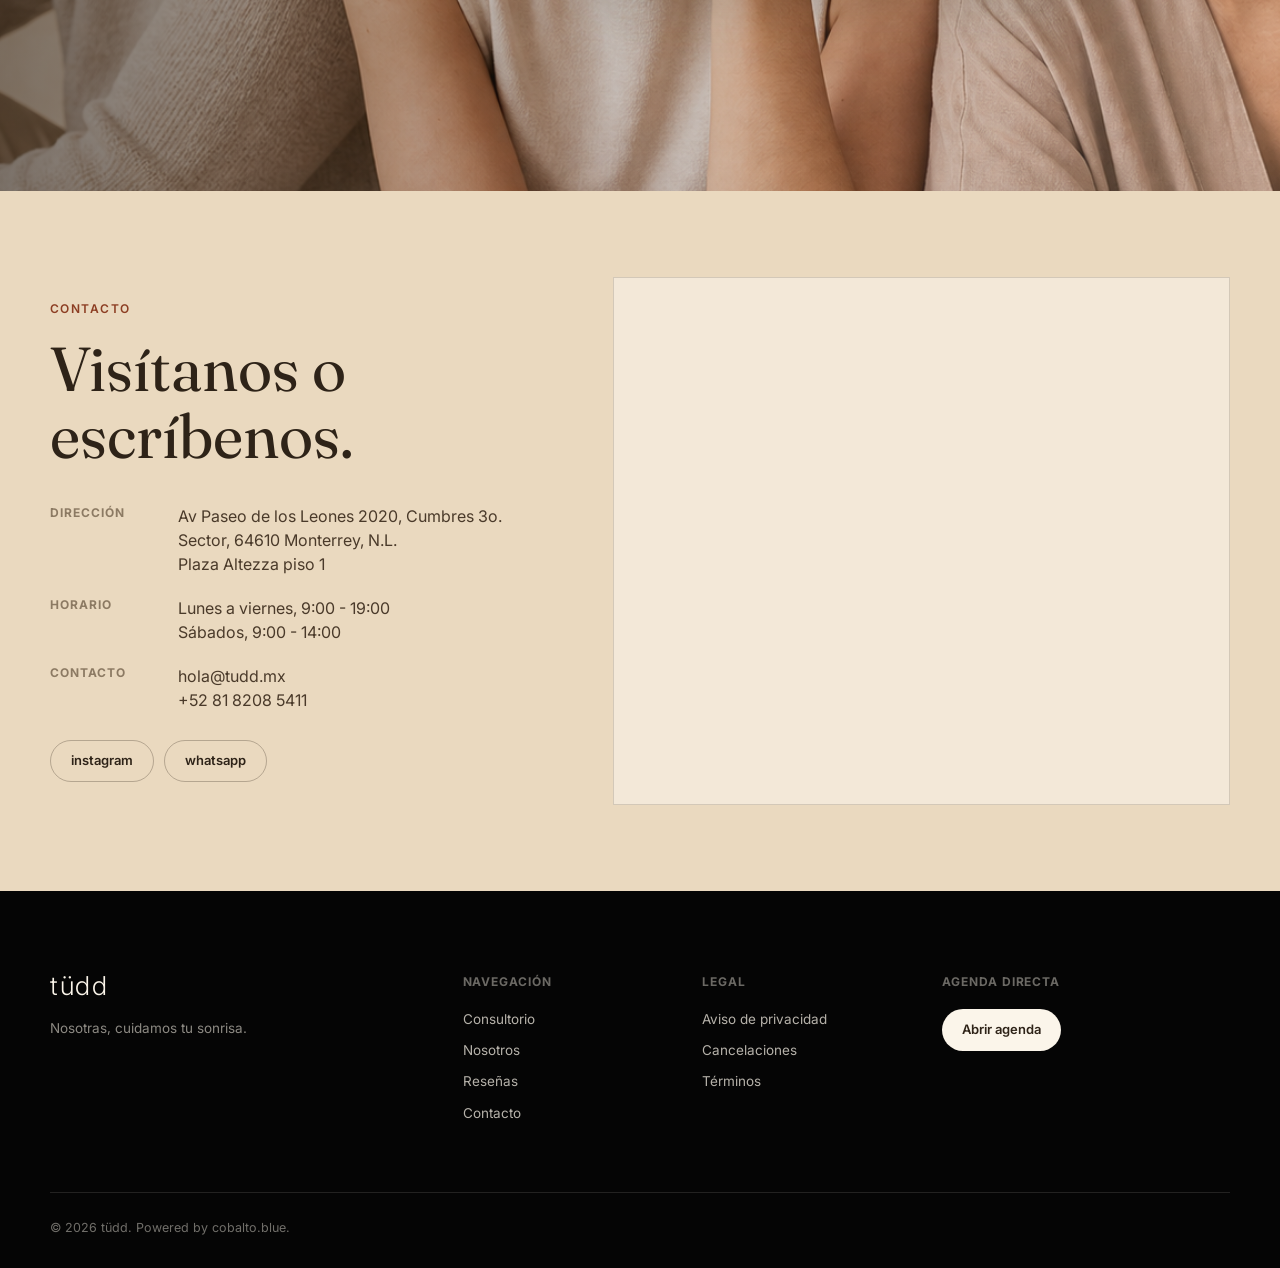
==== commit d6d3f8a2: "Actualiza telefono de WhatsApp" ====
--- a/public/index.html
+++ b/public/index.html
@@ -14,7 +14,7 @@
       href="https://fonts.googleapis.com/css2?family=Fraunces:ital,opsz,wght@0,9..144,300;0,9..144,400;0,9..144,500;1,9..144,400&family=Inter:wght@300;400;500;600;700&display=swap"
       rel="stylesheet"
     />
-    <link rel="stylesheet" href="styles.css?v=20260709d" />
+    <link rel="stylesheet" href="styles.css?v=20260709e" />
   </head>
   <body>
     <header class="site-header" id="siteHeader">
@@ -24,7 +24,7 @@
           <a href="#consultorio">Consultorio</a>
           <a href="#nosotros">Nosotros</a>
           <a href="#contacto">Contacto</a>
-          <a class="header-pill header-pill-emergency" href="https://wa.me/525541000921?text=Hola%2C%20tengo%20una%20emergencia%20dental" target="_blank" rel="noreferrer">Emergencia</a>
+          <a class="header-pill header-pill-emergency" href="https://wa.me/528182085411?text=Hola%2C%20tengo%20una%20emergencia%20dental" target="_blank" rel="noreferrer">Emergencia</a>
           <button class="header-pill" type="button" data-open-booking="elena">Agendar cita</button>
         </nav>
         <button class="menu-toggle" id="menuToggle" type="button" aria-label="Abrir menu">
@@ -139,11 +139,11 @@
             <div class="contact-list">
               <div><span>dirección</span><p>Av Paseo de los Leones 2020, Cumbres 3o. Sector, 64610 Monterrey, N.L.<br />Plaza Altezza piso 1</p></div>
               <div><span>horario</span><p>Lunes a viernes, 9:00 - 19:00<br />Sábados, 9:00 - 14:00</p></div>
-              <div><span>contacto</span><p>hola@tudd.mx<br />+52 55 4100 0921</p></div>
+              <div><span>contacto</span><p>hola@tudd.mx<br />+52 81 8208 5411</p></div>
             </div>
             <div class="social-actions">
               <a class="btn btn-outline" href="https://www.instagram.com/tudd.mx" target="_blank" rel="noreferrer">instagram</a>
-              <a class="btn btn-outline" href="https://wa.me/525541000921" target="_blank" rel="noreferrer">whatsapp</a>
+              <a class="btn btn-outline" href="https://wa.me/528182085411" target="_blank" rel="noreferrer">whatsapp</a>
             </div>
           </div>
           <div class="map-card">
@@ -194,7 +194,7 @@
       </div>
     </div>
 
-    <script src="script.js?v=20260709d"></script>
+    <script src="script.js?v=20260709e"></script>
   </body>
 </html>
 
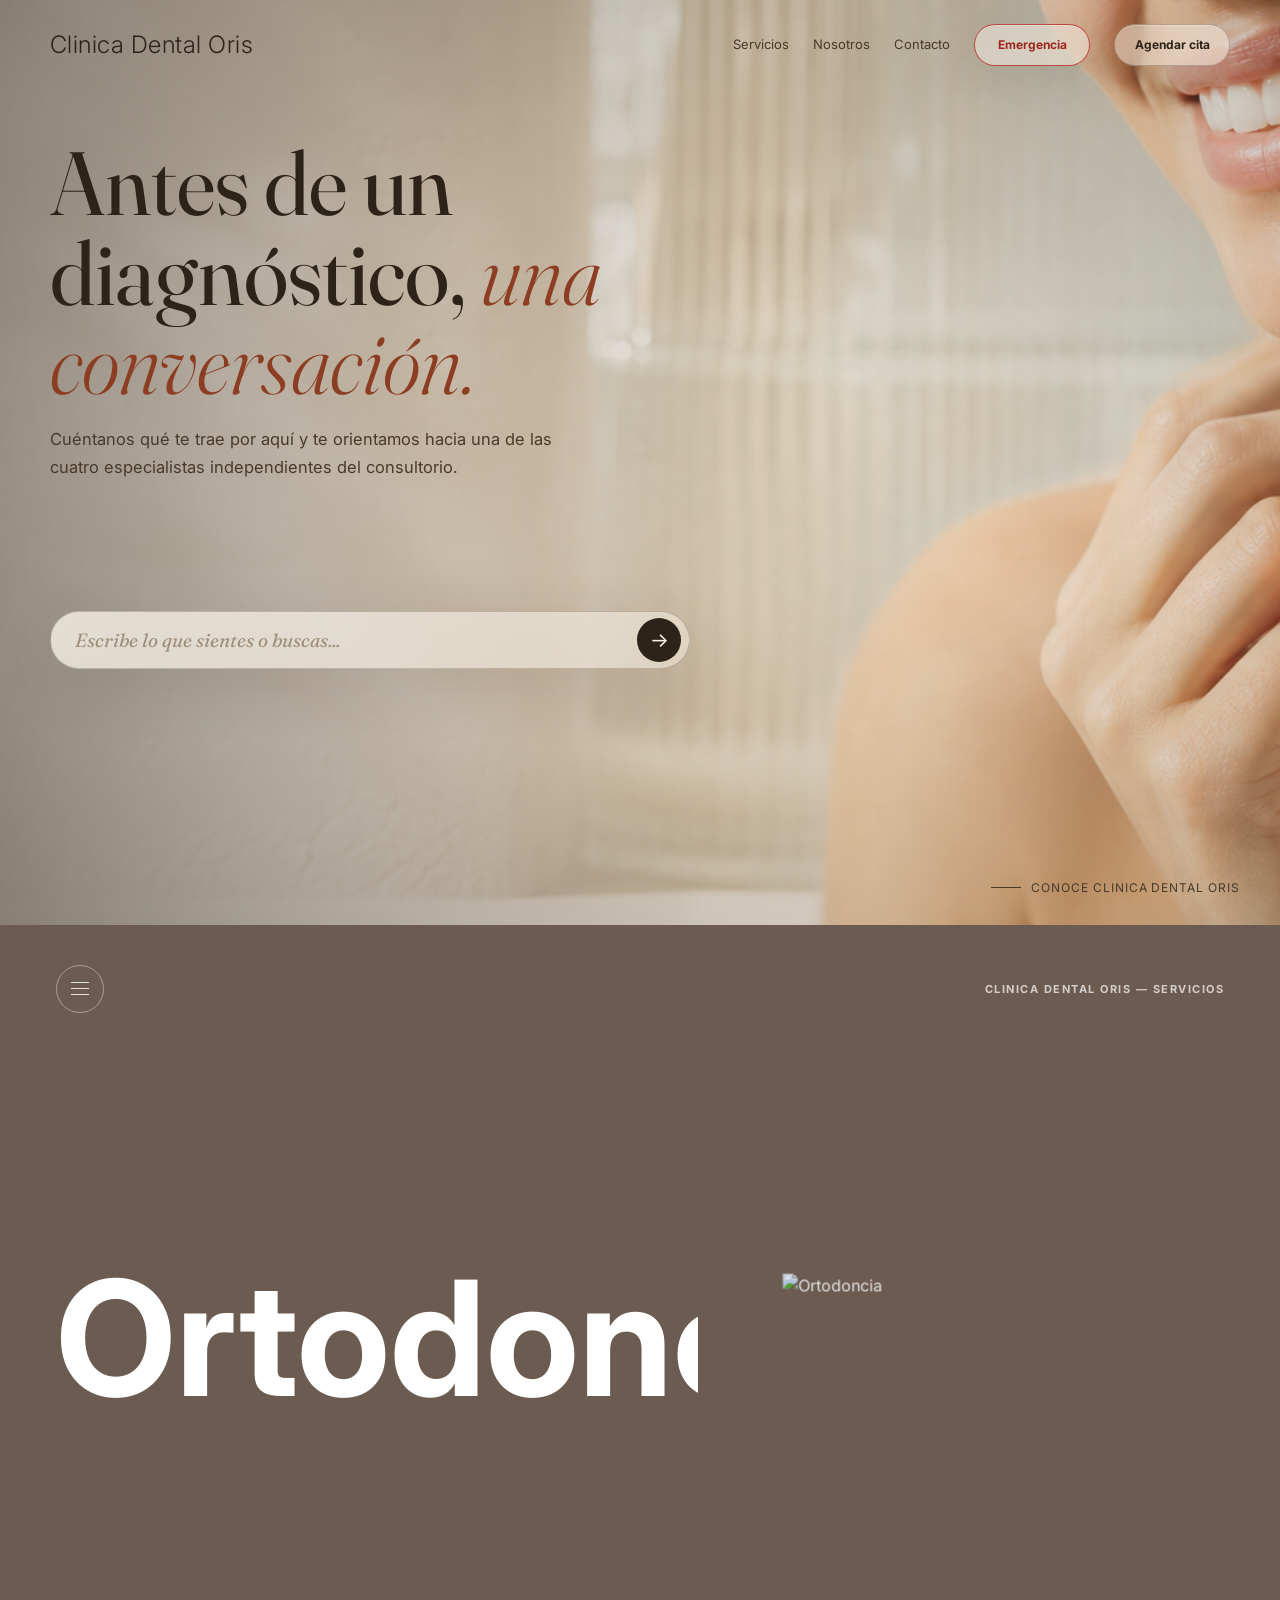
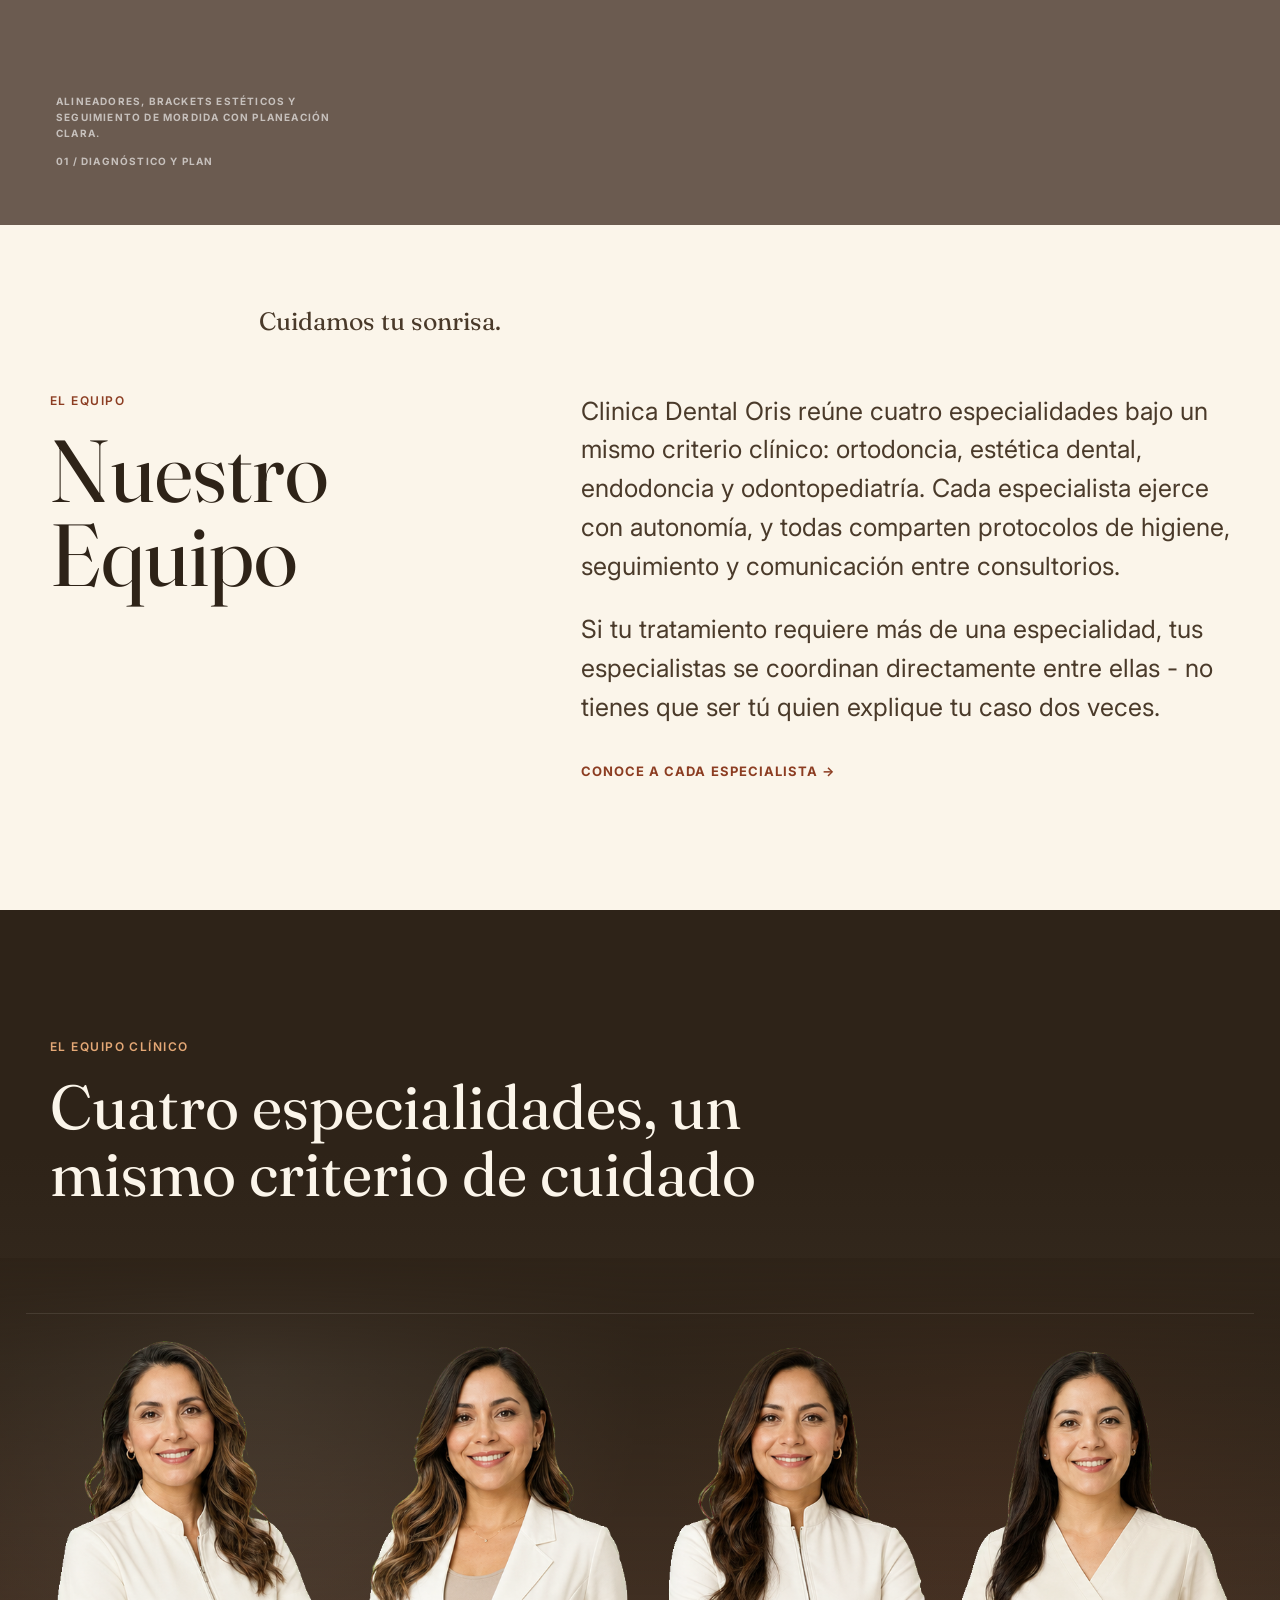
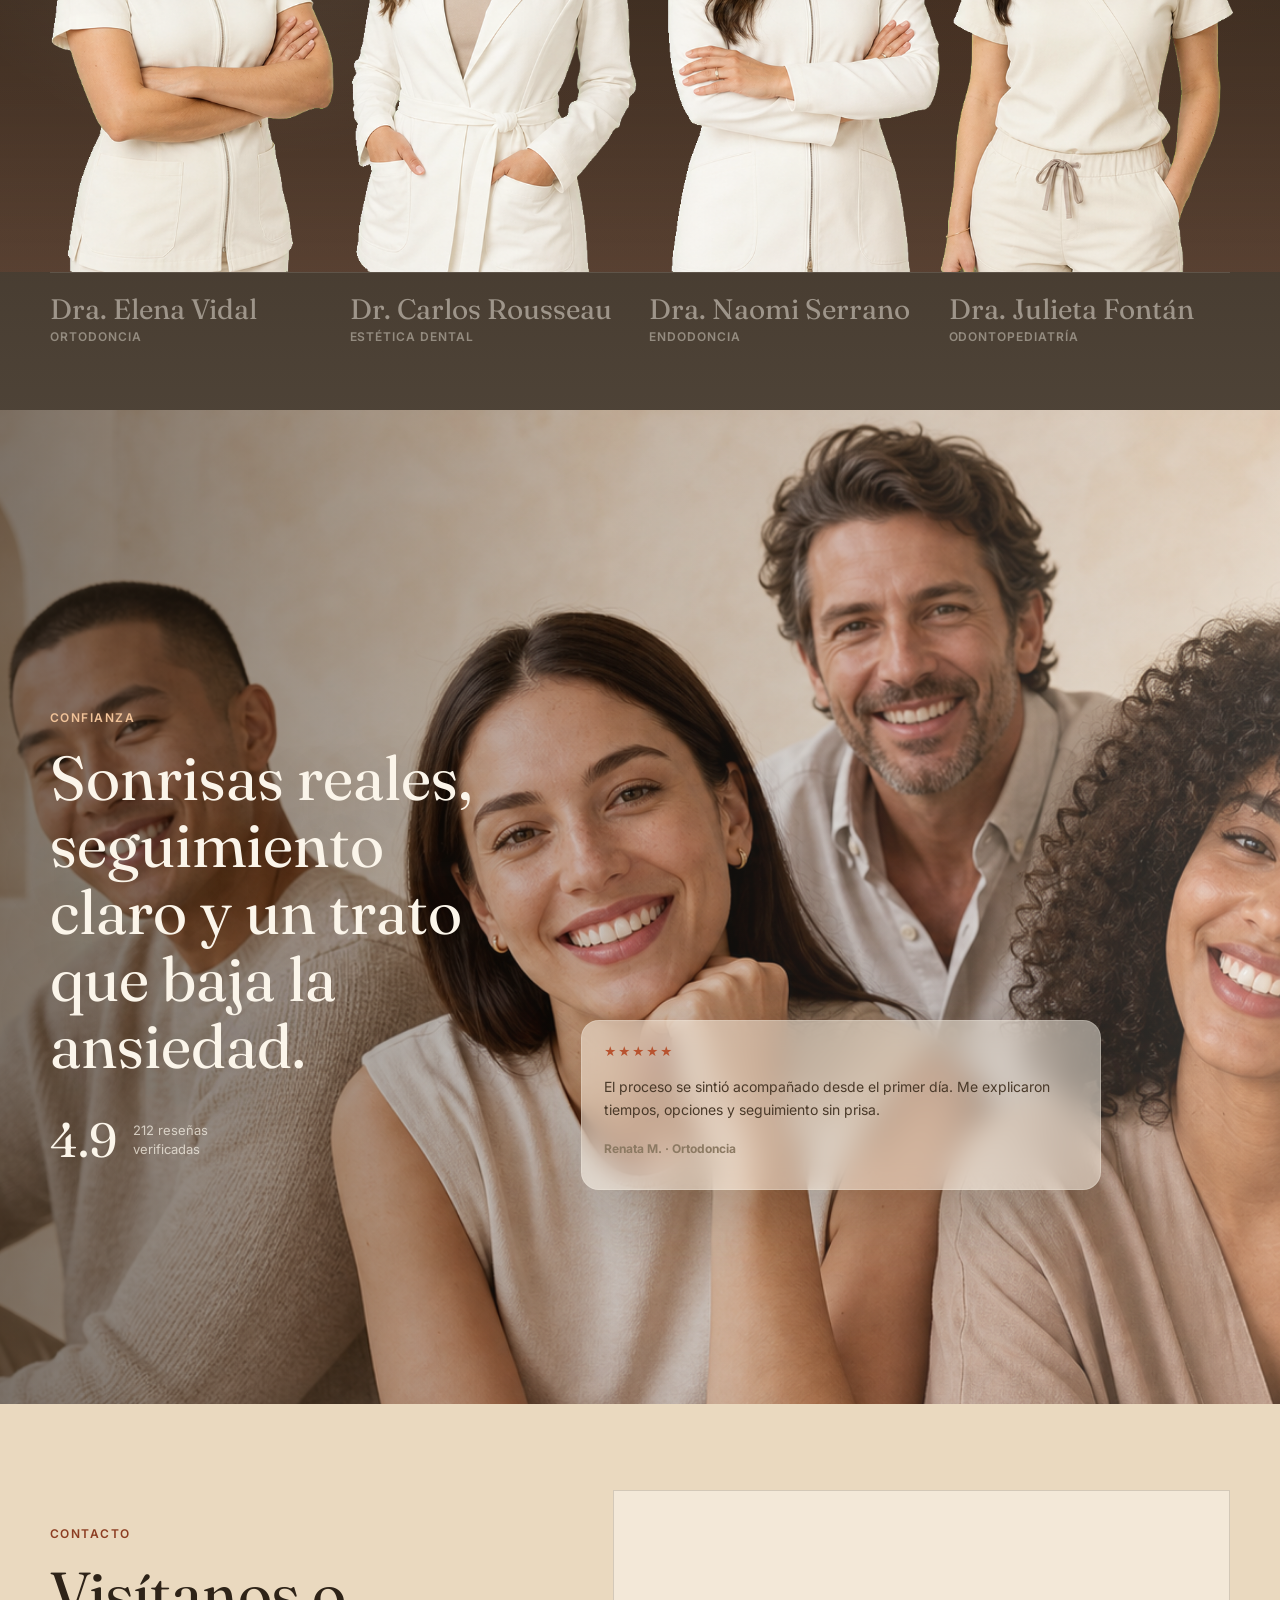
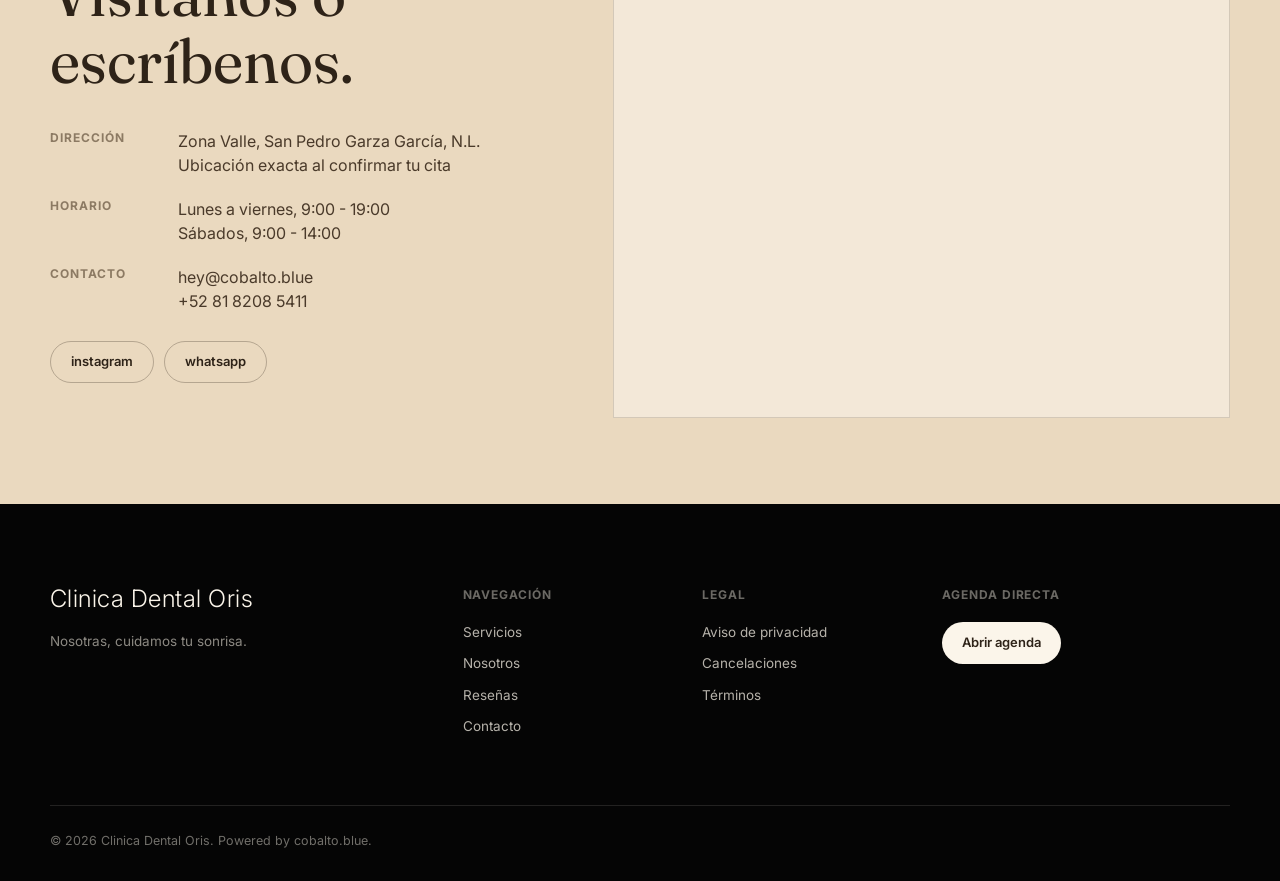
==== commit 5fdaf46e: "Replica slider de servicios estilo CodePen" ====
--- a/public/index.html
+++ b/public/index.html
@@ -3,10 +3,10 @@
   <head>
     <meta charset="utf-8" />
     <meta name="viewport" content="width=device-width, initial-scale=1" />
-    <title>tüdd | Consultorio dental boutique</title>
+    <title>Clinica Dental Oris | Consultorio dental boutique</title>
     <meta
       name="description"
-      content="Consultorio dental boutique con asistente de triaje, cuatro doctoras independientes y agenda de citas."
+      content="Consultorio dental boutique con asistente de triaje, cuatro especialistas independientes y agenda de citas."
     />
     <link rel="preconnect" href="https://fonts.googleapis.com" />
     <link rel="preconnect" href="https://fonts.gstatic.com" crossorigin />
@@ -14,14 +14,14 @@
       href="https://fonts.googleapis.com/css2?family=Fraunces:ital,opsz,wght@0,9..144,300;0,9..144,400;0,9..144,500;1,9..144,400&family=Inter:wght@300;400;500;600;700&display=swap"
       rel="stylesheet"
     />
-    <link rel="stylesheet" href="styles.css?v=20260709e" />
+    <link rel="stylesheet" href="styles.css?v=20260709g" />
   </head>
   <body>
     <header class="site-header" id="siteHeader">
       <div class="wrap nav-wrap">
-        <a class="logo" href="#inicio" aria-label="tüdd inicio">tüdd</a>
+        <a class="logo" href="#inicio" aria-label="Clinica Dental Oris inicio">Clinica Dental Oris</a>
         <nav class="main-nav" id="mainNav" aria-label="Navegacion principal">
-          <a href="#consultorio">Consultorio</a>
+          <a href="#consultorio">Servicios</a>
           <a href="#nosotros">Nosotros</a>
           <a href="#contacto">Contacto</a>
           <a class="header-pill header-pill-emergency" href="https://wa.me/528182085411?text=Hola%2C%20tengo%20una%20emergencia%20dental" target="_blank" rel="noreferrer">Emergencia</a>
@@ -43,7 +43,7 @@
         <div class="wrap hero-inner" id="heroInner">
           <h1>Antes de un diagnóstico, <em>una conversación.</em></h1>
           <p class="hero-lede">
-            Cuéntanos qué te trae por aquí y te orientamos hacia una de las cuatro doctoras
+            Cuéntanos qué te trae por aquí y te orientamos hacia una de las cuatro especialistas
             independientes del consultorio.
           </p>
 
@@ -58,28 +58,32 @@
           </section>
         </div>
 
-        <div class="scroll-cue"><span></span>conoce tüdd</div>
-      </section>
-
-      <section class="about" id="consultorio">
-        <div class="about-grid">
-          <div class="about-copy reveal">
-            <span class="eyebrow">consultorio</span>
-            <h2>Cuidado dental con calma, criterio y una agenda bien resuelta.</h2>
-            <p class="quote">
-              Cuatro doctoras, cuatro maneras de atender, un mismo estándar de cuidado.
-              Primero se escucha, después se diagnostica.
-            </p>
-          </div>
-          <div class="about-media reveal">
-            <img src="assets/tudd-clinic.png" alt="Recepcion minimal del consultorio dental tüdd" />
-          </div>
-        </div>
-        <div class="stats-banner" aria-label="Datos del consultorio">
-          <div><strong>20 min</strong><span>Orientación inicial</span></div>
-          <div><strong>4.9</strong><span>Calificación promedio</span></div>
-          <div><strong>4</strong><span>Consultorios</span></div>
-          <div><strong>1</strong><span>Espacio en común</span></div>
+        <div class="scroll-cue"><span></span>conoce Clinica Dental Oris</div>
+      </section>
+
+      <section class="slider" id="consultorio" data-service-slider>
+        <div class="slider__header">
+          <button class="slider__menu" type="button" aria-label="Explorar servicios">
+            <span></span>
+            <span></span>
+            <span></span>
+          </button>
+          <span class="slider__label">CLINICA DENTAL ORIS — SERVICIOS</span>
+        </div>
+
+        <div class="slider__body">
+          <div class="slider__left">
+            <h2 class="slider__title" aria-live="polite"></h2>
+            <div class="slider__footer">
+              <div class="slider__info">
+                <p class="slider__description" data-slider-description></p>
+                <p class="slider__location" data-slider-location></p>
+              </div>
+            </div>
+          </div>
+          <div class="slider__right">
+            <div class="slider__images"></div>
+          </div>
         </div>
       </section>
 
@@ -92,13 +96,13 @@
           </div>
           <div>
             <p>
-              tüdd reúne cuatro especialidades bajo un mismo criterio clínico: ortodoncia,
-              estética dental, endodoncia y odontopediatría. Cada doctora ejerce con
+              Clinica Dental Oris reúne cuatro especialidades bajo un mismo criterio clínico: ortodoncia,
+              estética dental, endodoncia y odontopediatría. Cada especialista ejerce con
               autonomía, y todas comparten protocolos de higiene, seguimiento y comunicación
               entre consultorios.
             </p>
             <p>
-              Si tu tratamiento requiere más de una especialidad, tus doctoras se coordinan
+              Si tu tratamiento requiere más de una especialidad, tus especialistas se coordinan
               directamente entre ellas - no tienes que ser tú quien explique tu caso dos veces.
             </p>
             <a href="#doctoras">conoce a cada especialista →</a>
@@ -113,7 +117,7 @@
             <h2>Cuatro especialidades, un mismo criterio de cuidado</h2>
           </div>
         </div>
-        <div class="doctor-panel" id="doctorTrack" aria-label="Doctoras de tüdd"></div>
+        <div class="doctor-panel" id="doctorTrack" aria-label="Especialistas de Clinica Dental Oris"></div>
       </section>
 
       <section class="trust" id="confianza">
@@ -137,9 +141,9 @@
             <span class="eyebrow">contacto</span>
             <h2>Visítanos o escríbenos.</h2>
             <div class="contact-list">
-              <div><span>dirección</span><p>Av Paseo de los Leones 2020, Cumbres 3o. Sector, 64610 Monterrey, N.L.<br />Plaza Altezza piso 1</p></div>
+              <div><span>dirección</span><p>Zona Valle, San Pedro Garza García, N.L.<br />Ubicación exacta al confirmar tu cita</p></div>
               <div><span>horario</span><p>Lunes a viernes, 9:00 - 19:00<br />Sábados, 9:00 - 14:00</p></div>
-              <div><span>contacto</span><p>hola@tudd.mx<br />+52 81 8208 5411</p></div>
+              <div><span>contacto</span><p>hey@cobalto.blue<br />+52 81 8208 5411</p></div>
             </div>
             <div class="social-actions">
               <a class="btn btn-outline" href="https://www.instagram.com/tudd.mx" target="_blank" rel="noreferrer">instagram</a>
@@ -148,8 +152,8 @@
           </div>
           <div class="map-card">
             <iframe
-              title="Mapa de tüdd en Plaza Altezza"
-              src="https://www.google.com/maps?q=Av%20Paseo%20de%20los%20Leones%202020%2C%20Cumbres%203o.%20Sector%2C%2064610%20Monterrey%2C%20N.L.%20Plaza%20Altezza%20piso%201&output=embed"
+              title="Mapa de Clinica Dental Oris en San Pedro Garza García"
+              src="https://www.google.com/maps?q=San%20Pedro%20Garza%20Garc%C3%ADa%2C%20N.L.&output=embed"
               loading="lazy"
               referrerpolicy="no-referrer-when-downgrade"
             ></iframe>
@@ -161,12 +165,12 @@
     <footer class="footer">
       <div class="wrap footer-grid">
         <div>
-          <a class="logo" href="#inicio">tüdd</a>
+          <a class="logo" href="#inicio">Clinica Dental Oris</a>
           <p>Nosotras, cuidamos tu sonrisa.</p>
         </div>
         <div>
           <h3>Navegación</h3>
-          <a href="#consultorio">Consultorio</a>
+          <a href="#consultorio">Servicios</a>
           <a href="#nosotros">Nosotros</a>
           <a href="#confianza">Reseñas</a>
           <a href="#contacto">Contacto</a>
@@ -183,7 +187,7 @@
         </div>
       </div>
       <div class="wrap footer-bottom">
-        <span>© 2026 tüdd. Powered by cobalto.blue.</span>
+        <span>© 2026 Clinica Dental Oris. Powered by cobalto.blue.</span>
       </div>
     </footer>
 
@@ -194,7 +198,8 @@
       </div>
     </div>
 
-    <script src="script.js?v=20260709e"></script>
+    <script src="https://unpkg.com/gsap@3/dist/gsap.min.js"></script>
+    <script src="script.js?v=20260709g"></script>
   </body>
 </html>
 
--- a/public/styles.css
+++ b/public/styles.css
@@ -82,10 +82,11 @@
 }
 
 .logo {
-  font-size: 26px;
+  max-width: calc(100vw - 96px);
+  font-size: clamp(18px, 2.4vw, 24px);
   font-weight: 300;
-  letter-spacing: 0.06em;
-  line-height: 1;
+  letter-spacing: 0.02em;
+  line-height: 1.08;
 }
 
 .main-nav {
@@ -496,6 +497,330 @@
   text-transform: uppercase;
 }
 
+.services {
+  min-height: 100svh;
+  overflow: hidden;
+  background: #1f2f2d;
+  color: var(--cream);
+  padding: 0 !important;
+  transition: background 0.6s var(--ease);
+}
+
+.services[data-active-service="1"] {
+  background: #6a5746;
+}
+
+.services[data-active-service="2"] {
+  background: #27343b;
+}
+
+.services[data-active-service="3"] {
+  background: #59684f;
+}
+
+.services-shell {
+  width: min(1280px, calc(100% - 48px));
+  min-height: 100svh;
+  display: grid;
+  grid-template-columns: minmax(0, 0.9fr) minmax(420px, 1.1fr);
+  gap: clamp(34px, 6vw, 84px);
+  align-items: center;
+  margin: 0 auto;
+  padding: clamp(88px, 11vw, 148px) 0 clamp(64px, 8vw, 96px);
+}
+
+.services-copy {
+  position: relative;
+  z-index: 2;
+}
+
+.services .eyebrow {
+  color: rgba(251, 245, 234, 0.72);
+}
+
+.services h2 {
+  max-width: 700px;
+  margin-bottom: clamp(24px, 4vw, 44px);
+  font-family: var(--font-display);
+  font-size: clamp(56px, 10vw, 132px);
+  font-weight: 400;
+  letter-spacing: 0;
+  line-height: 0.92;
+}
+
+.services-caption {
+  display: grid;
+  grid-template-columns: minmax(0, 1fr) auto;
+  gap: 24px;
+  align-items: end;
+  max-width: 650px;
+  margin-bottom: clamp(32px, 5vw, 64px);
+}
+
+.services-caption p {
+  margin: 0;
+  color: rgba(251, 245, 234, 0.72);
+  font-size: clamp(15px, 1.6vw, 18px);
+  line-height: 1.65;
+}
+
+.services-caption span {
+  color: rgba(251, 245, 234, 0.52);
+  font-size: 11px;
+  font-weight: 700;
+  letter-spacing: 0.1em;
+  text-align: right;
+  text-transform: uppercase;
+  white-space: nowrap;
+}
+
+.service-list {
+  display: grid;
+  max-width: 620px;
+  border-top: 1px solid rgba(251, 245, 234, 0.18);
+}
+
+.service-option {
+  display: grid;
+  grid-template-columns: 46px 1fr;
+  gap: 18px;
+  align-items: center;
+  border-bottom: 1px solid rgba(251, 245, 234, 0.18);
+  color: rgba(251, 245, 234, 0.52);
+  padding: 18px 0;
+  text-align: left;
+  font-family: var(--font-display);
+  font-size: clamp(24px, 3.2vw, 42px);
+  line-height: 1;
+  transition: color 0.25s ease, transform 0.25s var(--ease);
+}
+
+.service-option span {
+  color: rgba(251, 245, 234, 0.42);
+  font-family: var(--font-body);
+  font-size: 12px;
+  font-weight: 700;
+  letter-spacing: 0.08em;
+}
+
+.service-option:hover,
+.service-option.active {
+  color: var(--cream);
+  transform: translateX(8px);
+}
+
+.service-option.active span {
+  color: #f1c399;
+}
+
+.services-gallery {
+  position: relative;
+  min-height: clamp(440px, 58vw, 760px);
+}
+
+.service-slide {
+  position: absolute;
+  inset: 50% auto auto 50%;
+  width: min(680px, 100%);
+  aspect-ratio: 16 / 9;
+  margin: 0;
+  overflow: hidden;
+  opacity: 0;
+  filter: saturate(0.86) brightness(0.86);
+  transform: translate(-44%, -50%) scale(0.88) rotate(-4deg);
+  transition: opacity 0.55s var(--ease), transform 0.75s var(--ease), filter 0.55s ease;
+}
+
+.service-slide:nth-child(2) {
+  transform: translate(-52%, -46%) scale(0.86) rotate(5deg);
+}
+
+.service-slide:nth-child(3) {
+  transform: translate(-48%, -53%) scale(0.86) rotate(3deg);
+}
+
+.service-slide:nth-child(4) {
+  transform: translate(-42%, -48%) scale(0.86) rotate(-5deg);
+}
+
+.service-slide.active {
+  z-index: 2;
+  opacity: 1;
+  filter: saturate(0.98) brightness(0.96);
+  transform: translate(-50%, -50%) scale(1) rotate(0deg);
+}
+
+.service-slide img {
+  width: 100%;
+  height: 100%;
+  object-fit: cover;
+}
+
+.slider {
+  width: 100%;
+  height: 100vh;
+  height: 100dvh;
+  min-height: 680px;
+  overflow: hidden;
+  display: flex;
+  flex-direction: column;
+  background: #6b5b50;
+  color: #fff;
+  padding: 0 !important;
+  cursor: none;
+  transition: background 0.6s var(--ease);
+}
+
+.slider__header {
+  display: flex;
+  justify-content: space-between;
+  align-items: center;
+  padding: 40px 56px 20px;
+  flex-shrink: 0;
+}
+
+.slider__menu {
+  width: 48px;
+  height: 48px;
+  border: 1px solid rgba(255, 255, 255, 0.4);
+  border-radius: 50%;
+  background: none;
+  cursor: none;
+  display: flex;
+  flex-direction: column;
+  align-items: center;
+  justify-content: center;
+  gap: 5px;
+  transition: border-color 0.3s ease;
+}
+
+.slider__menu:hover {
+  border-color: rgba(255, 255, 255, 0.8);
+}
+
+.slider__menu span {
+  width: 18px;
+  height: 1px;
+  background: rgba(255, 255, 255, 0.8);
+}
+
+.slider__label {
+  color: rgba(255, 255, 255, 0.7);
+  font-size: 11px;
+  font-weight: 700;
+  letter-spacing: 1.5px;
+  text-transform: uppercase;
+}
+
+.slider__body {
+  flex: 1;
+  display: flex;
+  min-height: 0;
+  padding: 0 56px 56px;
+  position: relative;
+}
+
+.slider__left {
+  width: 55%;
+  flex-shrink: 0;
+  display: flex;
+  flex-direction: column;
+  min-height: 0;
+  position: relative;
+}
+
+.slider__title {
+  max-width: none;
+  margin: auto 0;
+  color: #fff;
+  font-family: var(--font-body);
+  font-size: clamp(64px, 12.5vw, 178px);
+  font-weight: 700;
+  letter-spacing: 0;
+  line-height: 1.02;
+  overflow: hidden;
+  position: relative;
+  text-transform: none;
+}
+
+.slider__title span {
+  display: inline-block;
+  will-change: transform;
+}
+
+.slider__footer {
+  flex-shrink: 0;
+  margin-top: 48px;
+}
+
+.slider__description,
+.slider__location {
+  max-width: 310px;
+  margin: 0;
+  color: rgba(255, 255, 255, 0.62);
+  font-size: 10px;
+  font-weight: 700;
+  letter-spacing: 1.2px;
+  line-height: 1.6;
+  text-transform: uppercase;
+}
+
+.slider__location {
+  margin-top: 12px;
+}
+
+.slider__right {
+  flex: 1;
+  display: flex;
+  align-items: center;
+  justify-content: center;
+  min-height: 0;
+  pointer-events: auto;
+}
+
+.slider__images {
+  width: 100%;
+  height: 100%;
+  position: relative;
+}
+
+.slider__slide {
+  position: absolute;
+  top: 50%;
+  left: 50%;
+  width: 68%;
+  aspect-ratio: 1.4;
+  overflow: hidden;
+  will-change: transform, filter, opacity;
+  contain: layout style;
+}
+
+.slider__slide img {
+  width: 100%;
+  height: 100%;
+  object-fit: cover;
+  filter: brightness(0.9);
+}
+
+.slider__cursor {
+  position: fixed;
+  top: 0;
+  left: 0;
+  width: 88px;
+  height: 88px;
+  z-index: 60;
+  display: flex;
+  align-items: center;
+  justify-content: center;
+  border: 1px solid rgba(255, 255, 255, 0.3);
+  border-radius: 50%;
+  color: rgba(255, 255, 255, 0.62);
+  font-size: 24px;
+  font-weight: 400;
+  pointer-events: none;
+  will-change: transform;
+}
+
 .team-intro {
   background: var(--cream);
   padding-top: 0 !important;
@@ -669,6 +994,18 @@
 .modal-submit:hover {
   border-color: var(--terra-deep);
   background: var(--terra-deep);
+}
+
+.modal-submit:disabled {
+  cursor: wait;
+  opacity: 0.68;
+}
+
+.form-error {
+  margin: 14px 0 0;
+  color: var(--terra-deep);
+  font-size: 13px;
+  font-weight: 650;
 }
 
 .trust {
@@ -1169,6 +1506,7 @@
 
   .about-grid,
   .team-intro-grid,
+  .services-shell,
   .trust-grid,
   .contact-grid,
   .footer-grid {
@@ -1212,6 +1550,72 @@
     width: 100%;
     margin-left: 0;
   }
+
+  .slider {
+    min-height: 100svh;
+    cursor: auto;
+  }
+
+  .slider__header {
+    padding: 30px 32px 12px;
+  }
+
+  .slider__body {
+    flex-direction: column;
+    padding: 0 32px 40px;
+  }
+
+  .slider__left {
+    width: 100%;
+    z-index: 4;
+  }
+
+  .slider__title {
+    font-size: clamp(58px, 15vw, 132px);
+    margin: 28px 0;
+  }
+
+  .slider__right {
+    position: absolute;
+    inset: 0;
+    pointer-events: none;
+  }
+
+  .slider__slide {
+    width: min(620px, 68vw);
+  }
+
+  .slider__cursor {
+    display: none;
+  }
+
+  .services-shell {
+    min-height: auto;
+    padding-top: 104px;
+  }
+
+  .services-caption {
+    grid-template-columns: 1fr;
+  }
+
+  .services-caption span {
+    text-align: left;
+  }
+
+  .services-gallery {
+    min-height: auto;
+    aspect-ratio: 16 / 10;
+  }
+
+  .service-slide,
+  .service-slide:nth-child(2),
+  .service-slide:nth-child(3),
+  .service-slide:nth-child(4),
+  .service-slide.active {
+    inset: 0;
+    width: 100%;
+    transform: none;
+  }
 }
 
 @media (max-width: 620px) {
@@ -1247,6 +1651,40 @@
     border-bottom: 0;
   }
 
+  .services h2 {
+    font-size: clamp(48px, 17vw, 76px);
+  }
+
+  .service-option {
+    grid-template-columns: 34px 1fr;
+    gap: 12px;
+    padding: 15px 0;
+  }
+
+  .slider__header {
+    padding: 24px 22px 8px;
+  }
+
+  .slider__label {
+    display: none;
+  }
+
+  .slider__body {
+    padding: 0 22px 32px;
+  }
+
+  .slider__title {
+    font-size: clamp(50px, 19vw, 88px);
+  }
+
+  .slider__footer {
+    margin-top: 18px;
+  }
+
+  .slider__slide {
+    width: 78vw;
+  }
+
   .team-intro p {
     font-size: 17px;
   }
